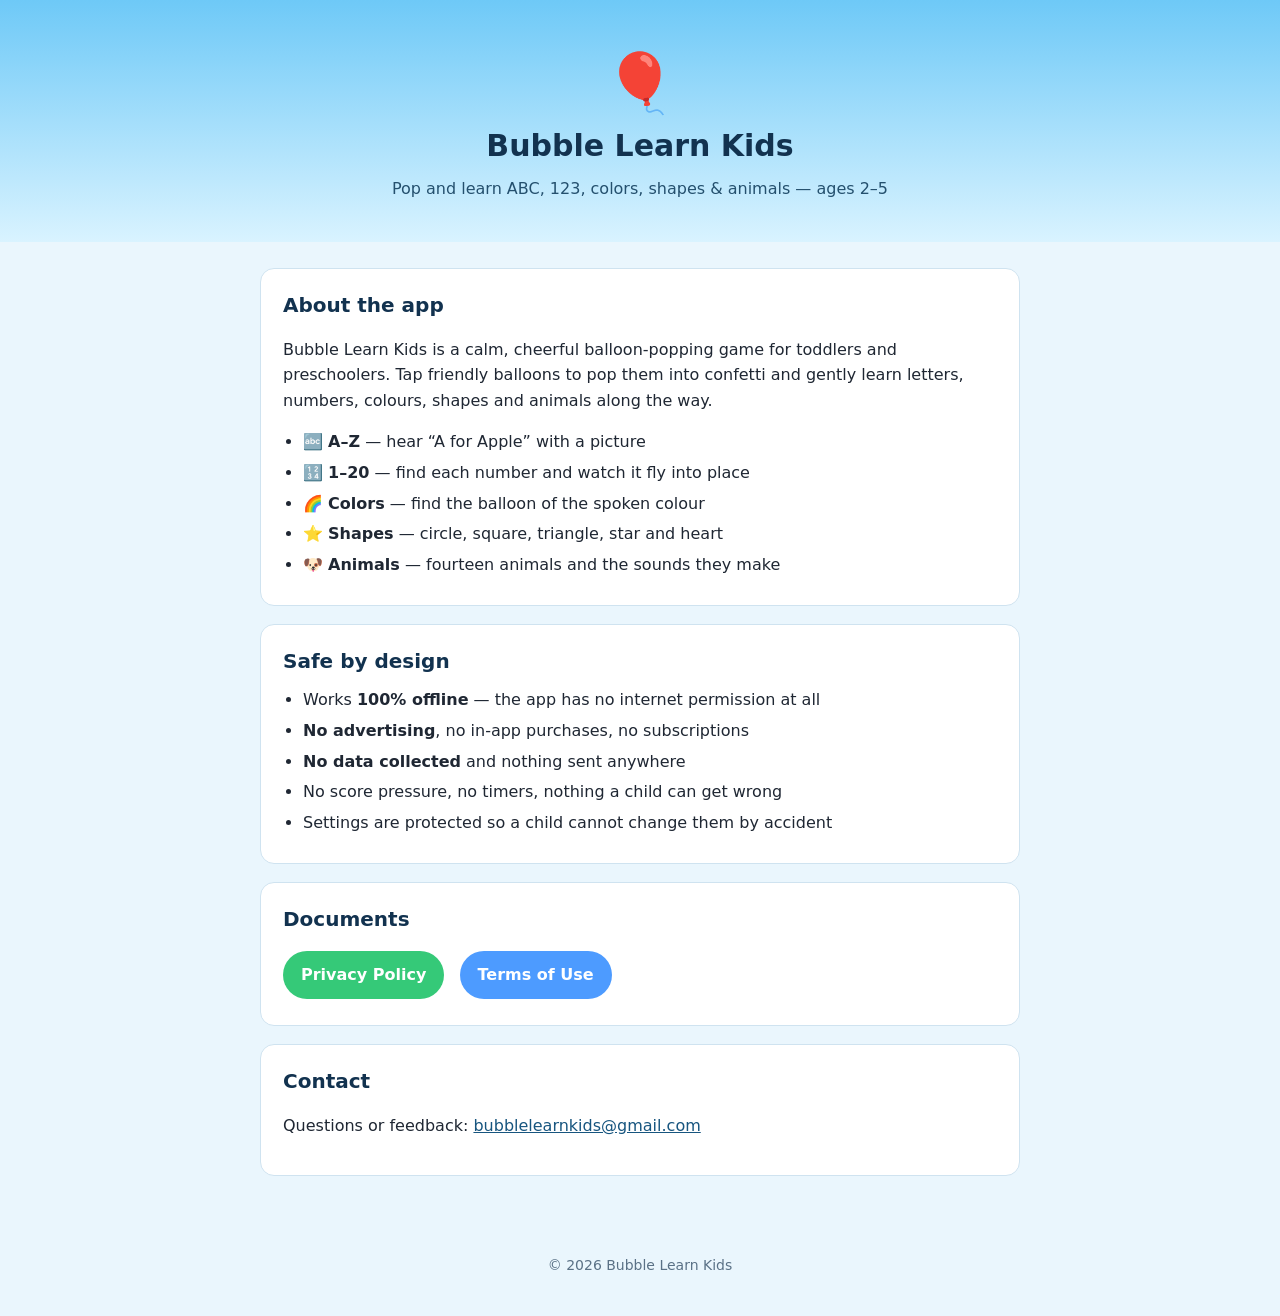
==== docs/index.html @ 6b52d5e6 "Add public privacy policy, terms and landing page for GitHub Pages" ====
<!doctype html>
<html lang="en">
<head>
<meta charset="utf-8">
<meta name="viewport" content="width=device-width, initial-scale=1">
<title>Bubble Learn Kids</title>
<style>
  :root { color-scheme: light; }
  body {
    margin: 0; font-family: system-ui, "Segoe UI", Roboto, Arial, sans-serif;
    color: #1f2733; background: #eaf6fd; line-height: 1.6;
  }
  header {
    background: linear-gradient(180deg, #6EC9F7 0%, #D9F3FF 100%);
    text-align: center; padding: 54px 20px 40px;
  }
  header .balloon { font-size: 58px; line-height: 1; }
  h1 { margin: 10px 0 6px; font-size: 30px; color: #12324f; }
  header p { margin: 0; color: #24506e; font-size: 16px; }
  main { max-width: 760px; margin: 0 auto; padding: 26px 20px 60px; }
  .card {
    background: #fff; border: 1px solid #cfe3f0; border-radius: 14px;
    padding: 20px 22px; margin-bottom: 18px;
  }
  h2 { margin: 0 0 10px; font-size: 20px; color: #12324f; }
  ul { padding-left: 20px; margin: 8px 0; }
  li { margin: 5px 0; }
  .links a {
    display: inline-block; margin: 6px 10px 6px 0; padding: 11px 18px;
    background: #35C978; color: #fff; text-decoration: none;
    border-radius: 30px; font-weight: 700;
  }
  .links a.alt { background: #4D9BFF; }
  footer { text-align: center; color: #5a7186; font-size: 14px; padding-bottom: 40px; }
  a { color: #17557f; }
</style>
</head>
<body>

<header>
  <div class="balloon">🎈</div>
  <h1>Bubble Learn Kids</h1>
  <p>Pop and learn ABC, 123, colors, shapes &amp; animals — ages 2–5</p>
</header>

<main>
  <div class="card">
    <h2>About the app</h2>
    <p>
      Bubble Learn Kids is a calm, cheerful balloon-popping game for toddlers and
      preschoolers. Tap friendly balloons to pop them into confetti and gently learn
      letters, numbers, colours, shapes and animals along the way.
    </p>
    <ul>
      <li>🔤 <strong>A–Z</strong> — hear “A for Apple” with a picture</li>
      <li>🔢 <strong>1–20</strong> — find each number and watch it fly into place</li>
      <li>🌈 <strong>Colors</strong> — find the balloon of the spoken colour</li>
      <li>⭐ <strong>Shapes</strong> — circle, square, triangle, star and heart</li>
      <li>🐶 <strong>Animals</strong> — fourteen animals and the sounds they make</li>
    </ul>
  </div>

  <div class="card">
    <h2>Safe by design</h2>
    <ul>
      <li>Works <strong>100% offline</strong> — the app has no internet permission at all</li>
      <li><strong>No advertising</strong>, no in-app purchases, no subscriptions</li>
      <li><strong>No data collected</strong> and nothing sent anywhere</li>
      <li>No score pressure, no timers, nothing a child can get wrong</li>
      <li>Settings are protected so a child cannot change them by accident</li>
    </ul>
  </div>

  <div class="card links">
    <h2>Documents</h2>
    <a href="privacy.html">Privacy Policy</a>
    <a class="alt" href="terms.html">Terms of Use</a>
  </div>

  <div class="card">
    <h2>Contact</h2>
    <p>Questions or feedback: <a href="mailto:bubblelearnkids@gmail.com">bubblelearnkids@gmail.com</a></p>
  </div>
</main>

<footer>© 2026 Bubble Learn Kids</footer>

</body>
</html>
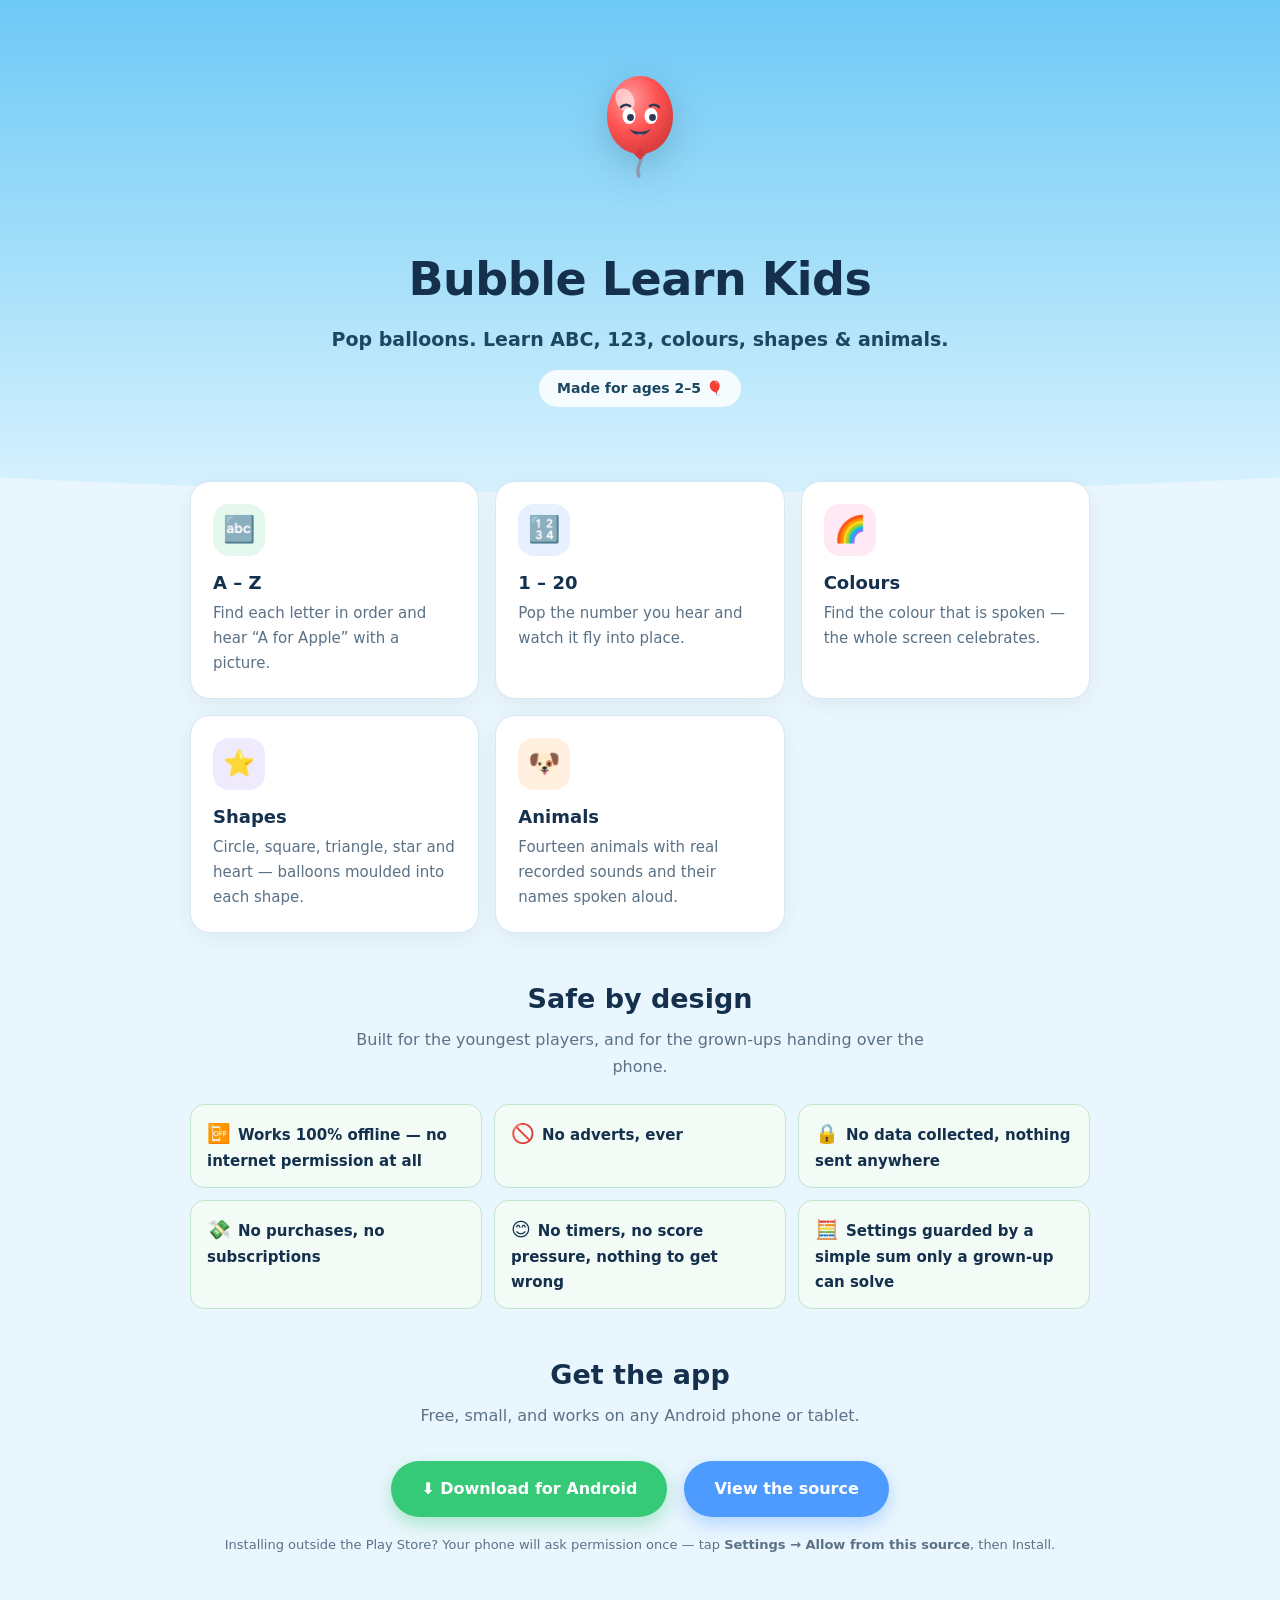
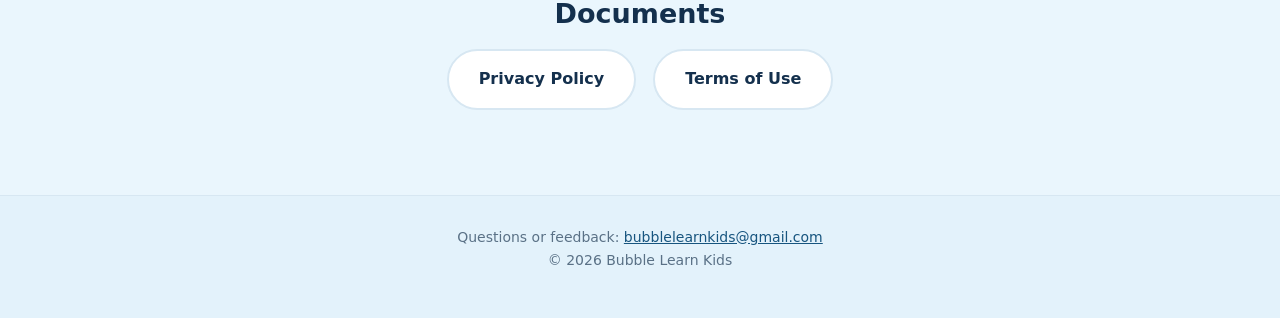
==== commit ba7102b1: "Rebuild the website: animated hero, feature cards and matching document pages" ====
--- a/docs/index.html
+++ b/docs/index.html
@@ -3,87 +3,270 @@
 <head>
 <meta charset="utf-8">
 <meta name="viewport" content="width=device-width, initial-scale=1">
-<title>Bubble Learn Kids</title>
+<title>Bubble Learn Kids — ABC, 123, Colors, Shapes &amp; Animals for ages 2–5</title>
+<meta name="description" content="A calm, offline, ad-free balloon-popping learning game for toddlers and preschoolers. Learn letters, numbers, colours, shapes and animals.">
+<link rel="icon" href="data:image/svg+xml,<svg xmlns='http://www.w3.org/2000/svg' viewBox='0 0 100 100'><text y='.9em' font-size='90'>&#127880;</text></svg>">
 <style>
-  :root { color-scheme: light; }
-  body {
-    margin: 0; font-family: system-ui, "Segoe UI", Roboto, Arial, sans-serif;
-    color: #1f2733; background: #eaf6fd; line-height: 1.6;
-  }
-  header {
-    background: linear-gradient(180deg, #6EC9F7 0%, #D9F3FF 100%);
-    text-align: center; padding: 54px 20px 40px;
-  }
-  header .balloon { font-size: 58px; line-height: 1; }
-  h1 { margin: 10px 0 6px; font-size: 30px; color: #12324f; }
-  header p { margin: 0; color: #24506e; font-size: 16px; }
-  main { max-width: 760px; margin: 0 auto; padding: 26px 20px 60px; }
-  .card {
-    background: #fff; border: 1px solid #cfe3f0; border-radius: 14px;
-    padding: 20px 22px; margin-bottom: 18px;
-  }
-  h2 { margin: 0 0 10px; font-size: 20px; color: #12324f; }
-  ul { padding-left: 20px; margin: 8px 0; }
-  li { margin: 5px 0; }
-  .links a {
-    display: inline-block; margin: 6px 10px 6px 0; padding: 11px 18px;
-    background: #35C978; color: #fff; text-decoration: none;
-    border-radius: 30px; font-weight: 700;
-  }
-  .links a.alt { background: #4D9BFF; }
-  footer { text-align: center; color: #5a7186; font-size: 14px; padding-bottom: 40px; }
-  a { color: #17557f; }
+  :root{
+    --ink:#14304d;
+    --ink-soft:#5a7186;
+    --card:#ffffff;
+    --line:#d7e7f2;
+    --green:#35C978;
+    --blue:#4D9BFF;
+    --pink:#FF7FB6;
+    --purple:#A98BF0;
+    --orange:#FF9F43;
+    --red:#FF5252;
+  }
+  *{box-sizing:border-box}
+  html{scroll-behavior:smooth}
+  body{
+    margin:0;
+    font-family:system-ui,"Segoe UI",Roboto,Arial,sans-serif;
+    color:var(--ink);
+    background:#eaf6fd;
+    line-height:1.65;
+    overflow-x:hidden;
+  }
+
+  /* ---------------------------------------------------------------- sky */
+  .sky{
+    position:relative;
+    background:linear-gradient(180deg,#6EC9F7 0%,#9FDDF9 45%,#DFF4FF 100%);
+    padding:70px 20px 120px;
+    text-align:center;
+    overflow:hidden;
+  }
+  .sky::after{
+    content:"";position:absolute;left:0;right:0;bottom:-1px;height:90px;
+    background:radial-gradient(120% 100% at 50% 0,transparent 60%,#eaf6fd 61%);
+  }
+  .cloud{
+    position:absolute;background:#fff;border-radius:50%;opacity:.85;
+    animation:drift linear infinite;
+  }
+  .cloud::before,.cloud::after{content:"";position:absolute;background:#fff;border-radius:50%}
+  .c1{width:90px;height:90px;top:8%;left:-15%;animation-duration:48s}
+  .c1::before{width:70px;height:70px;top:22px;left:-45px}
+  .c1::after{width:60px;height:60px;top:28px;left:70px}
+  .c2{width:60px;height:60px;top:26%;left:-20%;animation-duration:66s;animation-delay:-14s;opacity:.7}
+  .c2::before{width:46px;height:46px;top:16px;left:-30px}
+  .c2::after{width:40px;height:40px;top:20px;left:48px}
+  @keyframes drift{to{transform:translateX(135vw)}}
+
+  /* balloons floating up the hero */
+  .float{position:absolute;bottom:-160px;animation:rise linear infinite;opacity:.9}
+  @keyframes rise{
+    0%{transform:translateY(0) rotate(-3deg)}
+    50%{transform:translateY(-55vh) rotate(3deg)}
+    100%{transform:translateY(-115vh) rotate(-3deg)}
+  }
+  .f1{left:6%;animation-duration:19s}
+  .f2{left:22%;animation-duration:26s;animation-delay:-6s}
+  .f3{left:74%;animation-duration:22s;animation-delay:-11s}
+  .f4{left:88%;animation-duration:30s;animation-delay:-3s}
+
+  .hero-icon{
+    width:112px;height:150px;position:relative;z-index:2;margin:0 auto;
+    animation:bob 3.4s ease-in-out infinite;
+    filter:drop-shadow(0 10px 18px rgba(20,48,77,.22));
+  }
+  @keyframes bob{0%,100%{transform:translateY(0) rotate(-2deg)}50%{transform:translateY(-12px) rotate(2deg)}}
+
+  h1{
+    position:relative;z-index:2;margin:14px 0 6px;
+    font-size:clamp(30px,7vw,46px);letter-spacing:-.5px;
+  }
+  h1 span{display:inline-block;animation:wave 2.6s ease-in-out infinite}
+  h1 span:nth-child(2){animation-delay:.09s}
+  h1 span:nth-child(3){animation-delay:.18s}
+  @keyframes wave{0%,100%{transform:translateY(0)}50%{transform:translateY(-7px)}}
+  .tag{position:relative;z-index:2;margin:0;font-size:clamp(15px,2.6vw,19px);color:#1c4763;font-weight:600}
+  .ages{
+    position:relative;z-index:2;display:inline-block;margin-top:14px;
+    background:rgba(255,255,255,.85);border-radius:30px;padding:7px 18px;
+    font-weight:700;font-size:14px;color:#1c4763;
+  }
+
+  /* --------------------------------------------------------------- body */
+  main{max-width:940px;margin:0 auto;padding:0 20px 70px;position:relative;z-index:2}
+  section{margin:-46px 0 44px}
+  section+section{margin-top:0}
+  h2{font-size:clamp(21px,3.4vw,27px);margin:0 0 6px;text-align:center}
+  .lead{text-align:center;color:var(--ink-soft);margin:0 auto 24px;max-width:620px}
+
+  .grid{display:grid;gap:16px;grid-template-columns:repeat(auto-fit,minmax(215px,1fr))}
+  .card{
+    background:var(--card);border:1px solid var(--line);border-radius:20px;
+    padding:22px;box-shadow:0 6px 20px rgba(20,48,77,.06);
+    transition:transform .22s ease,box-shadow .22s ease;
+  }
+  .card:hover{transform:translateY(-5px);box-shadow:0 14px 30px rgba(20,48,77,.13)}
+  .card h3{margin:12px 0 4px;font-size:18px}
+  .card p{margin:0;color:var(--ink-soft);font-size:15px}
+  .pill{
+    display:inline-flex;align-items:center;justify-content:center;
+    width:52px;height:52px;border-radius:16px;font-size:26px;
+  }
+  .p-green{background:#e4f8ed}.p-blue{background:#e6f0ff}.p-pink{background:#ffe9f4}
+  .p-purple{background:#f0eafd}.p-orange{background:#fff0e0}
+
+  .safe{display:grid;gap:12px;grid-template-columns:repeat(auto-fit,minmax(230px,1fr))}
+  .safe div{
+    background:#f2fbf5;border:1px solid #bfe6cd;border-radius:14px;
+    padding:13px 16px;font-weight:600;font-size:15px;
+  }
+  .safe div span{font-size:19px;margin-right:7px}
+
+  .cta{text-align:center;margin:36px 0 8px}
+  .btn{
+    display:inline-block;margin:7px 6px;padding:15px 30px;border-radius:40px;
+    text-decoration:none;font-weight:800;font-size:16px;color:#fff;
+    background:var(--green);box-shadow:0 7px 18px rgba(53,201,120,.36);
+    transition:transform .18s ease,box-shadow .18s ease;
+  }
+  .btn:hover{transform:translateY(-3px);box-shadow:0 12px 26px rgba(53,201,120,.45)}
+  .btn.alt{background:var(--blue);box-shadow:0 7px 18px rgba(77,155,255,.36)}
+  .btn.alt:hover{box-shadow:0 12px 26px rgba(77,155,255,.45)}
+  .btn.ghost{background:#fff;color:var(--ink);border:2px solid var(--line);box-shadow:none}
+  .btn.ghost:hover{border-color:var(--blue);box-shadow:0 8px 18px rgba(20,48,77,.10)}
+  .note{font-size:13px;color:var(--ink-soft);margin-top:10px}
+
+  footer{
+    text-align:center;padding:30px 20px 46px;color:var(--ink-soft);font-size:14px;
+    border-top:1px solid var(--line);background:#e3f2fb;
+  }
+  footer a{color:#17557f}
+  @media (prefers-reduced-motion:reduce){
+    *{animation:none!important;transition:none!important}
+  }
 </style>
 </head>
 <body>
 
-<header>
-  <div class="balloon">🎈</div>
-  <h1>Bubble Learn Kids</h1>
-  <p>Pop and learn ABC, 123, colors, shapes &amp; animals — ages 2–5</p>
-</header>
+<div class="sky">
+  <div class="cloud c1"></div>
+  <div class="cloud c2"></div>
+
+  <!-- balloons drifting up behind the title -->
+  <svg class="float f1" width="54" height="72" viewBox="0 0 54 72" aria-hidden="true">
+    <path d="M27 2C38 2 46 13 46 26S38 48 27 48 8 39 8 26 16 2 27 2Z" fill="#FF5252"/>
+    <path d="M27 48l-4 6h8l-4-6z" fill="#d93a3a"/>
+    <path d="M27 54c4 5-4 9-1 15" stroke="#8E99AB" stroke-width="2" fill="none" stroke-linecap="round"/>
+    <ellipse cx="19" cy="16" rx="5" ry="7" fill="#fff" opacity=".5"/>
+  </svg>
+  <svg class="float f2" width="44" height="60" viewBox="0 0 54 72" aria-hidden="true">
+    <path d="M27 2C38 2 46 13 46 26S38 48 27 48 8 39 8 26 16 2 27 2Z" fill="#4D9BFF"/>
+    <path d="M27 48l-4 6h8l-4-6z" fill="#3a7ad0"/>
+    <path d="M27 54c4 5-4 9-1 15" stroke="#8E99AB" stroke-width="2" fill="none" stroke-linecap="round"/>
+    <ellipse cx="19" cy="16" rx="5" ry="7" fill="#fff" opacity=".5"/>
+  </svg>
+  <svg class="float f3" width="48" height="64" viewBox="0 0 54 72" aria-hidden="true">
+    <path d="M27 2C38 2 46 13 46 26S38 48 27 48 8 39 8 26 16 2 27 2Z" fill="#35C978"/>
+    <path d="M27 48l-4 6h8l-4-6z" fill="#2aa762"/>
+    <path d="M27 54c4 5-4 9-1 15" stroke="#8E99AB" stroke-width="2" fill="none" stroke-linecap="round"/>
+    <ellipse cx="19" cy="16" rx="5" ry="7" fill="#fff" opacity=".5"/>
+  </svg>
+  <svg class="float f4" width="40" height="54" viewBox="0 0 54 72" aria-hidden="true">
+    <path d="M27 2C38 2 46 13 46 26S38 48 27 48 8 39 8 26 16 2 27 2Z" fill="#A98BF0"/>
+    <path d="M27 48l-4 6h8l-4-6z" fill="#8a6dcc"/>
+    <path d="M27 54c4 5-4 9-1 15" stroke="#8E99AB" stroke-width="2" fill="none" stroke-linecap="round"/>
+    <ellipse cx="19" cy="16" rx="5" ry="7" fill="#fff" opacity=".5"/>
+  </svg>
+
+  <!-- the app's own balloon, with its face -->
+  <svg class="hero-icon" viewBox="0 0 112 150" role="img" aria-label="Bubble Learn Kids">
+    <path d="M56 84c5 7-6 12-1 22" stroke="#8E99AB" stroke-width="3.4" fill="none" stroke-linecap="round"/>
+    <defs>
+      <radialGradient id="g" cx="35%" cy="30%" r="75%">
+        <stop offset="0%" stop-color="#ff9a9a"/><stop offset="55%" stop-color="#FF5252"/>
+        <stop offset="100%" stop-color="#d63b3b"/>
+      </radialGradient>
+    </defs>
+    <path d="M56 6c19 0 33 19 33 40S75 84 56 84 23 67 23 46 37 6 56 6Z" fill="url(#g)"/>
+    <path d="M50 84l6-7 6 7-6 6z" fill="#d63b3b"/>
+    <ellipse cx="41" cy="30" rx="9" ry="12" fill="#fff" opacity=".55" transform="rotate(-25 41 30)"/>
+    <ellipse cx="45" cy="46" rx="6.5" ry="8" fill="#fff"/>
+    <ellipse cx="67" cy="46" rx="6.5" ry="8" fill="#fff"/>
+    <circle cx="46.5" cy="47.5" r="3.4" fill="#2C3A57"/>
+    <circle cx="68.5" cy="47.5" r="3.4" fill="#2C3A57"/>
+    <path d="M37 37q4.5-4 9-1M66 36q4.5-3 9 1" stroke="#2C3A57" stroke-width="2.6" fill="none" stroke-linecap="round"/>
+    <path d="M45 59q11 13 22 0q-11 6-22 0z" fill="#2C3A57"/>
+    <path d="M52 63q4 5 8 0q-4 3-8 0z" fill="#FF8FA3"/>
+  </svg>
+
+  <h1><span>Bubble</span> <span>Learn</span> <span>Kids</span></h1>
+  <p class="tag">Pop balloons. Learn ABC, 123, colours, shapes &amp; animals.</p>
+  <div class="ages">Made for ages 2–5 🎈</div>
+</div>
 
 <main>
-  <div class="card">
-    <h2>About the app</h2>
-    <p>
-      Bubble Learn Kids is a calm, cheerful balloon-popping game for toddlers and
-      preschoolers. Tap friendly balloons to pop them into confetti and gently learn
-      letters, numbers, colours, shapes and animals along the way.
+  <section>
+    <div class="grid">
+      <div class="card">
+        <div class="pill p-green">🔤</div>
+        <h3>A – Z</h3>
+        <p>Find each letter in order and hear “A for Apple” with a picture.</p>
+      </div>
+      <div class="card">
+        <div class="pill p-blue">🔢</div>
+        <h3>1 – 20</h3>
+        <p>Pop the number you hear and watch it fly into place.</p>
+      </div>
+      <div class="card">
+        <div class="pill p-pink">🌈</div>
+        <h3>Colours</h3>
+        <p>Find the colour that is spoken — the whole screen celebrates.</p>
+      </div>
+      <div class="card">
+        <div class="pill p-purple">⭐</div>
+        <h3>Shapes</h3>
+        <p>Circle, square, triangle, star and heart — balloons moulded into each shape.</p>
+      </div>
+      <div class="card">
+        <div class="pill p-orange">🐶</div>
+        <h3>Animals</h3>
+        <p>Fourteen animals with real recorded sounds and their names spoken aloud.</p>
+      </div>
+    </div>
+  </section>
+
+  <section>
+    <h2>Safe by design</h2>
+    <p class="lead">Built for the youngest players, and for the grown-ups handing over the phone.</p>
+    <div class="safe">
+      <div><span>📴</span>Works 100% offline — no internet permission at all</div>
+      <div><span>🚫</span>No adverts, ever</div>
+      <div><span>🔒</span>No data collected, nothing sent anywhere</div>
+      <div><span>💸</span>No purchases, no subscriptions</div>
+      <div><span>😊</span>No timers, no score pressure, nothing to get wrong</div>
+      <div><span>🧮</span>Settings guarded by a simple sum only a grown-up can solve</div>
+    </div>
+  </section>
+
+  <section class="cta">
+    <h2>Get the app</h2>
+    <p class="lead">Free, small, and works on any Android phone or tablet.</p>
+    <a class="btn" href="https://github.com/Meetpatel2306/BubbleLearnKids/releases/latest/download/app-debug.apk">⬇ Download for Android</a>
+    <a class="btn alt" href="https://github.com/Meetpatel2306/BubbleLearnKids">View the source</a>
+    <p class="note">
+      Installing outside the Play Store? Your phone will ask permission once — tap
+      <strong>Settings → Allow from this source</strong>, then Install.
     </p>
-    <ul>
-      <li>🔤 <strong>A–Z</strong> — hear “A for Apple” with a picture</li>
-      <li>🔢 <strong>1–20</strong> — find each number and watch it fly into place</li>
-      <li>🌈 <strong>Colors</strong> — find the balloon of the spoken colour</li>
-      <li>⭐ <strong>Shapes</strong> — circle, square, triangle, star and heart</li>
-      <li>🐶 <strong>Animals</strong> — fourteen animals and the sounds they make</li>
-    </ul>
-  </div>
-
-  <div class="card">
-    <h2>Safe by design</h2>
-    <ul>
-      <li>Works <strong>100% offline</strong> — the app has no internet permission at all</li>
-      <li><strong>No advertising</strong>, no in-app purchases, no subscriptions</li>
-      <li><strong>No data collected</strong> and nothing sent anywhere</li>
-      <li>No score pressure, no timers, nothing a child can get wrong</li>
-      <li>Settings are protected so a child cannot change them by accident</li>
-    </ul>
-  </div>
-
-  <div class="card links">
+  </section>
+
+  <section class="cta">
     <h2>Documents</h2>
-    <a href="privacy.html">Privacy Policy</a>
-    <a class="alt" href="terms.html">Terms of Use</a>
-  </div>
-
-  <div class="card">
-    <h2>Contact</h2>
-    <p>Questions or feedback: <a href="mailto:bubblelearnkids@gmail.com">bubblelearnkids@gmail.com</a></p>
-  </div>
+    <a class="btn ghost" href="privacy.html">Privacy Policy</a>
+    <a class="btn ghost" href="terms.html">Terms of Use</a>
+  </section>
 </main>
 
-<footer>© 2026 Bubble Learn Kids</footer>
+<footer>
+  Questions or feedback: <a href="mailto:bubblelearnkids@gmail.com">bubblelearnkids@gmail.com</a><br>
+  © 2026 Bubble Learn Kids
+</footer>
 
 </body>
 </html>
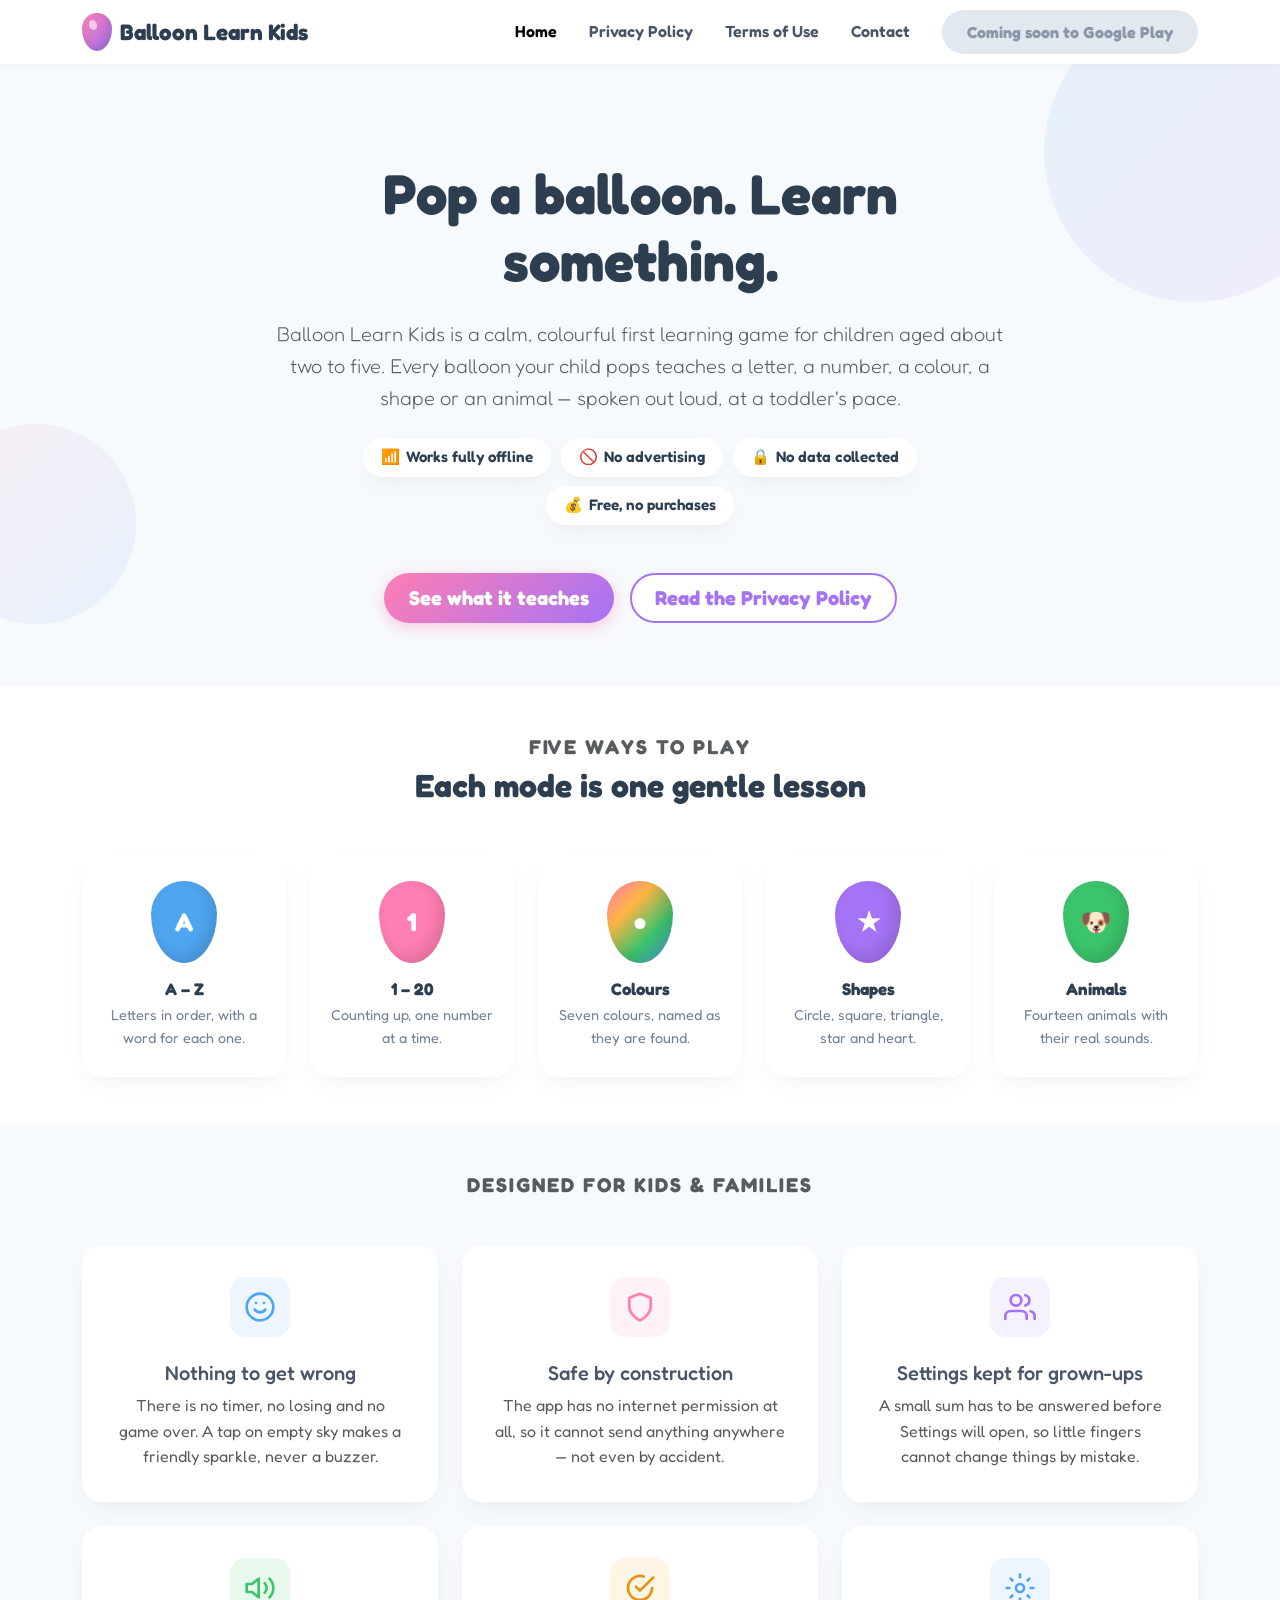
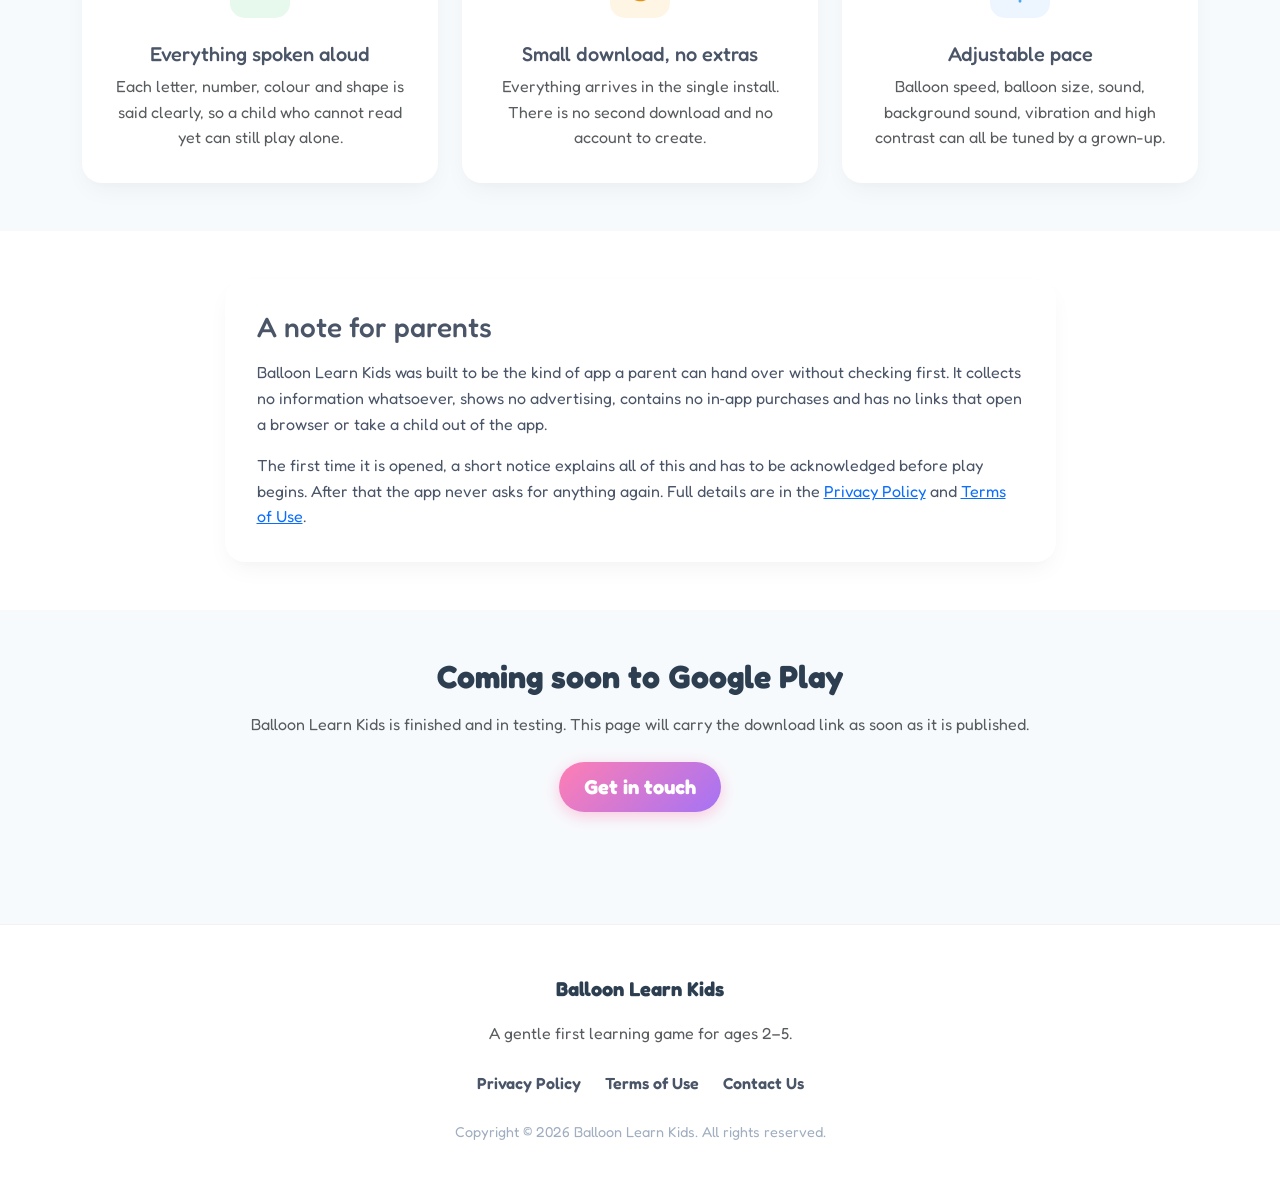
==== commit ffc31d7b: "Rename app to Balloon Learn Kids and rebuild the site on the new design - package com.meetpatel.bubb" ====
--- a/docs/index.html
+++ b/docs/index.html
@@ -1,272 +1,253 @@
-<!doctype html>
+<!DOCTYPE html>
 <html lang="en">
 <head>
-<meta charset="utf-8">
-<meta name="viewport" content="width=device-width, initial-scale=1">
-<title>Bubble Learn Kids — ABC, 123, Colors, Shapes &amp; Animals for ages 2–5</title>
-<meta name="description" content="A calm, offline, ad-free balloon-popping learning game for toddlers and preschoolers. Learn letters, numbers, colours, shapes and animals.">
-<link rel="icon" href="data:image/svg+xml,<svg xmlns='http://www.w3.org/2000/svg' viewBox='0 0 100 100'><text y='.9em' font-size='90'>&#127880;</text></svg>">
-<style>
-  :root{
-    --ink:#14304d;
-    --ink-soft:#5a7186;
-    --card:#ffffff;
-    --line:#d7e7f2;
-    --green:#35C978;
-    --blue:#4D9BFF;
-    --pink:#FF7FB6;
-    --purple:#A98BF0;
-    --orange:#FF9F43;
-    --red:#FF5252;
-  }
-  *{box-sizing:border-box}
-  html{scroll-behavior:smooth}
-  body{
-    margin:0;
-    font-family:system-ui,"Segoe UI",Roboto,Arial,sans-serif;
-    color:var(--ink);
-    background:#eaf6fd;
-    line-height:1.65;
-    overflow-x:hidden;
-  }
-
-  /* ---------------------------------------------------------------- sky */
-  .sky{
-    position:relative;
-    background:linear-gradient(180deg,#6EC9F7 0%,#9FDDF9 45%,#DFF4FF 100%);
-    padding:70px 20px 120px;
-    text-align:center;
-    overflow:hidden;
-  }
-  .sky::after{
-    content:"";position:absolute;left:0;right:0;bottom:-1px;height:90px;
-    background:radial-gradient(120% 100% at 50% 0,transparent 60%,#eaf6fd 61%);
-  }
-  .cloud{
-    position:absolute;background:#fff;border-radius:50%;opacity:.85;
-    animation:drift linear infinite;
-  }
-  .cloud::before,.cloud::after{content:"";position:absolute;background:#fff;border-radius:50%}
-  .c1{width:90px;height:90px;top:8%;left:-15%;animation-duration:48s}
-  .c1::before{width:70px;height:70px;top:22px;left:-45px}
-  .c1::after{width:60px;height:60px;top:28px;left:70px}
-  .c2{width:60px;height:60px;top:26%;left:-20%;animation-duration:66s;animation-delay:-14s;opacity:.7}
-  .c2::before{width:46px;height:46px;top:16px;left:-30px}
-  .c2::after{width:40px;height:40px;top:20px;left:48px}
-  @keyframes drift{to{transform:translateX(135vw)}}
-
-  /* balloons floating up the hero */
-  .float{position:absolute;bottom:-160px;animation:rise linear infinite;opacity:.9}
-  @keyframes rise{
-    0%{transform:translateY(0) rotate(-3deg)}
-    50%{transform:translateY(-55vh) rotate(3deg)}
-    100%{transform:translateY(-115vh) rotate(-3deg)}
-  }
-  .f1{left:6%;animation-duration:19s}
-  .f2{left:22%;animation-duration:26s;animation-delay:-6s}
-  .f3{left:74%;animation-duration:22s;animation-delay:-11s}
-  .f4{left:88%;animation-duration:30s;animation-delay:-3s}
-
-  .hero-icon{
-    width:112px;height:150px;position:relative;z-index:2;margin:0 auto;
-    animation:bob 3.4s ease-in-out infinite;
-    filter:drop-shadow(0 10px 18px rgba(20,48,77,.22));
-  }
-  @keyframes bob{0%,100%{transform:translateY(0) rotate(-2deg)}50%{transform:translateY(-12px) rotate(2deg)}}
-
-  h1{
-    position:relative;z-index:2;margin:14px 0 6px;
-    font-size:clamp(30px,7vw,46px);letter-spacing:-.5px;
-  }
-  h1 span{display:inline-block;animation:wave 2.6s ease-in-out infinite}
-  h1 span:nth-child(2){animation-delay:.09s}
-  h1 span:nth-child(3){animation-delay:.18s}
-  @keyframes wave{0%,100%{transform:translateY(0)}50%{transform:translateY(-7px)}}
-  .tag{position:relative;z-index:2;margin:0;font-size:clamp(15px,2.6vw,19px);color:#1c4763;font-weight:600}
-  .ages{
-    position:relative;z-index:2;display:inline-block;margin-top:14px;
-    background:rgba(255,255,255,.85);border-radius:30px;padding:7px 18px;
-    font-weight:700;font-size:14px;color:#1c4763;
-  }
-
-  /* --------------------------------------------------------------- body */
-  main{max-width:940px;margin:0 auto;padding:0 20px 70px;position:relative;z-index:2}
-  section{margin:-46px 0 44px}
-  section+section{margin-top:0}
-  h2{font-size:clamp(21px,3.4vw,27px);margin:0 0 6px;text-align:center}
-  .lead{text-align:center;color:var(--ink-soft);margin:0 auto 24px;max-width:620px}
-
-  .grid{display:grid;gap:16px;grid-template-columns:repeat(auto-fit,minmax(215px,1fr))}
-  .card{
-    background:var(--card);border:1px solid var(--line);border-radius:20px;
-    padding:22px;box-shadow:0 6px 20px rgba(20,48,77,.06);
-    transition:transform .22s ease,box-shadow .22s ease;
-  }
-  .card:hover{transform:translateY(-5px);box-shadow:0 14px 30px rgba(20,48,77,.13)}
-  .card h3{margin:12px 0 4px;font-size:18px}
-  .card p{margin:0;color:var(--ink-soft);font-size:15px}
-  .pill{
-    display:inline-flex;align-items:center;justify-content:center;
-    width:52px;height:52px;border-radius:16px;font-size:26px;
-  }
-  .p-green{background:#e4f8ed}.p-blue{background:#e6f0ff}.p-pink{background:#ffe9f4}
-  .p-purple{background:#f0eafd}.p-orange{background:#fff0e0}
-
-  .safe{display:grid;gap:12px;grid-template-columns:repeat(auto-fit,minmax(230px,1fr))}
-  .safe div{
-    background:#f2fbf5;border:1px solid #bfe6cd;border-radius:14px;
-    padding:13px 16px;font-weight:600;font-size:15px;
-  }
-  .safe div span{font-size:19px;margin-right:7px}
-
-  .cta{text-align:center;margin:36px 0 8px}
-  .btn{
-    display:inline-block;margin:7px 6px;padding:15px 30px;border-radius:40px;
-    text-decoration:none;font-weight:800;font-size:16px;color:#fff;
-    background:var(--green);box-shadow:0 7px 18px rgba(53,201,120,.36);
-    transition:transform .18s ease,box-shadow .18s ease;
-  }
-  .btn:hover{transform:translateY(-3px);box-shadow:0 12px 26px rgba(53,201,120,.45)}
-  .btn.alt{background:var(--blue);box-shadow:0 7px 18px rgba(77,155,255,.36)}
-  .btn.alt:hover{box-shadow:0 12px 26px rgba(77,155,255,.45)}
-  .btn.ghost{background:#fff;color:var(--ink);border:2px solid var(--line);box-shadow:none}
-  .btn.ghost:hover{border-color:var(--blue);box-shadow:0 8px 18px rgba(20,48,77,.10)}
-  .note{font-size:13px;color:var(--ink-soft);margin-top:10px}
-
-  footer{
-    text-align:center;padding:30px 20px 46px;color:var(--ink-soft);font-size:14px;
-    border-top:1px solid var(--line);background:#e3f2fb;
-  }
-  footer a{color:#17557f}
-  @media (prefers-reduced-motion:reduce){
-    *{animation:none!important;transition:none!important}
-  }
-</style>
+    <meta charset="UTF-8">
+    <meta name="viewport" content="width=device-width, initial-scale=1.0">
+    <title>Balloon Learn Kids – Pop and Learn ABC, 123, Colors, Shapes &amp; Animals</title>
+    <meta name="description" content="Balloon Learn Kids is a gentle, offline learning game for ages 2-5. Pop balloons to learn letters, numbers, colors, shapes and animals. No ads, no purchases, no data collected.">
+    <link href="https://cdn.jsdelivr.net/npm/bootstrap@5.3.0/dist/css/bootstrap.min.css" rel="stylesheet">
+    <link rel="stylesheet" href="assets/css/style.css">
 </head>
 <body>
 
-<div class="sky">
-  <div class="cloud c1"></div>
-  <div class="cloud c2"></div>
-
-  <!-- balloons drifting up behind the title -->
-  <svg class="float f1" width="54" height="72" viewBox="0 0 54 72" aria-hidden="true">
-    <path d="M27 2C38 2 46 13 46 26S38 48 27 48 8 39 8 26 16 2 27 2Z" fill="#FF5252"/>
-    <path d="M27 48l-4 6h8l-4-6z" fill="#d93a3a"/>
-    <path d="M27 54c4 5-4 9-1 15" stroke="#8E99AB" stroke-width="2" fill="none" stroke-linecap="round"/>
-    <ellipse cx="19" cy="16" rx="5" ry="7" fill="#fff" opacity=".5"/>
-  </svg>
-  <svg class="float f2" width="44" height="60" viewBox="0 0 54 72" aria-hidden="true">
-    <path d="M27 2C38 2 46 13 46 26S38 48 27 48 8 39 8 26 16 2 27 2Z" fill="#4D9BFF"/>
-    <path d="M27 48l-4 6h8l-4-6z" fill="#3a7ad0"/>
-    <path d="M27 54c4 5-4 9-1 15" stroke="#8E99AB" stroke-width="2" fill="none" stroke-linecap="round"/>
-    <ellipse cx="19" cy="16" rx="5" ry="7" fill="#fff" opacity=".5"/>
-  </svg>
-  <svg class="float f3" width="48" height="64" viewBox="0 0 54 72" aria-hidden="true">
-    <path d="M27 2C38 2 46 13 46 26S38 48 27 48 8 39 8 26 16 2 27 2Z" fill="#35C978"/>
-    <path d="M27 48l-4 6h8l-4-6z" fill="#2aa762"/>
-    <path d="M27 54c4 5-4 9-1 15" stroke="#8E99AB" stroke-width="2" fill="none" stroke-linecap="round"/>
-    <ellipse cx="19" cy="16" rx="5" ry="7" fill="#fff" opacity=".5"/>
-  </svg>
-  <svg class="float f4" width="40" height="54" viewBox="0 0 54 72" aria-hidden="true">
-    <path d="M27 2C38 2 46 13 46 26S38 48 27 48 8 39 8 26 16 2 27 2Z" fill="#A98BF0"/>
-    <path d="M27 48l-4 6h8l-4-6z" fill="#8a6dcc"/>
-    <path d="M27 54c4 5-4 9-1 15" stroke="#8E99AB" stroke-width="2" fill="none" stroke-linecap="round"/>
-    <ellipse cx="19" cy="16" rx="5" ry="7" fill="#fff" opacity=".5"/>
-  </svg>
-
-  <!-- the app's own balloon, with its face -->
-  <svg class="hero-icon" viewBox="0 0 112 150" role="img" aria-label="Bubble Learn Kids">
-    <path d="M56 84c5 7-6 12-1 22" stroke="#8E99AB" stroke-width="3.4" fill="none" stroke-linecap="round"/>
-    <defs>
-      <radialGradient id="g" cx="35%" cy="30%" r="75%">
-        <stop offset="0%" stop-color="#ff9a9a"/><stop offset="55%" stop-color="#FF5252"/>
-        <stop offset="100%" stop-color="#d63b3b"/>
-      </radialGradient>
-    </defs>
-    <path d="M56 6c19 0 33 19 33 40S75 84 56 84 23 67 23 46 37 6 56 6Z" fill="url(#g)"/>
-    <path d="M50 84l6-7 6 7-6 6z" fill="#d63b3b"/>
-    <ellipse cx="41" cy="30" rx="9" ry="12" fill="#fff" opacity=".55" transform="rotate(-25 41 30)"/>
-    <ellipse cx="45" cy="46" rx="6.5" ry="8" fill="#fff"/>
-    <ellipse cx="67" cy="46" rx="6.5" ry="8" fill="#fff"/>
-    <circle cx="46.5" cy="47.5" r="3.4" fill="#2C3A57"/>
-    <circle cx="68.5" cy="47.5" r="3.4" fill="#2C3A57"/>
-    <path d="M37 37q4.5-4 9-1M66 36q4.5-3 9 1" stroke="#2C3A57" stroke-width="2.6" fill="none" stroke-linecap="round"/>
-    <path d="M45 59q11 13 22 0q-11 6-22 0z" fill="#2C3A57"/>
-    <path d="M52 63q4 5 8 0q-4 3-8 0z" fill="#FF8FA3"/>
-  </svg>
-
-  <h1><span>Bubble</span> <span>Learn</span> <span>Kids</span></h1>
-  <p class="tag">Pop balloons. Learn ABC, 123, colours, shapes &amp; animals.</p>
-  <div class="ages">Made for ages 2–5 🎈</div>
-</div>
-
-<main>
-  <section>
-    <div class="grid">
-      <div class="card">
-        <div class="pill p-green">🔤</div>
-        <h3>A – Z</h3>
-        <p>Find each letter in order and hear “A for Apple” with a picture.</p>
-      </div>
-      <div class="card">
-        <div class="pill p-blue">🔢</div>
-        <h3>1 – 20</h3>
-        <p>Pop the number you hear and watch it fly into place.</p>
-      </div>
-      <div class="card">
-        <div class="pill p-pink">🌈</div>
-        <h3>Colours</h3>
-        <p>Find the colour that is spoken — the whole screen celebrates.</p>
-      </div>
-      <div class="card">
-        <div class="pill p-purple">⭐</div>
-        <h3>Shapes</h3>
-        <p>Circle, square, triangle, star and heart — balloons moulded into each shape.</p>
-      </div>
-      <div class="card">
-        <div class="pill p-orange">🐶</div>
-        <h3>Animals</h3>
-        <p>Fourteen animals with real recorded sounds and their names spoken aloud.</p>
-      </div>
+    <!-- Header -->
+    <nav class="navbar navbar-expand-lg sticky-top">
+        <div class="container">
+            <a class="navbar-brand" href="index.html">
+                <span class="logo-icon"></span>
+                Balloon Learn Kids
+            </a>
+            <button class="navbar-toggler border-0" type="button" data-bs-toggle="collapse" data-bs-target="#navbarNav" aria-controls="navbarNav" aria-expanded="false" aria-label="Toggle navigation">
+                <span class="navbar-toggler-icon"></span>
+            </button>
+            <div class="collapse navbar-collapse" id="navbarNav">
+                <ul class="navbar-nav ms-auto mb-2 mb-lg-0 align-items-center gap-3">
+                    <li class="nav-item"><a class="nav-link" href="index.html">Home</a></li>
+                    <li class="nav-item"><a class="nav-link" href="privacy.html">Privacy Policy</a></li>
+                    <li class="nav-item"><a class="nav-link" href="terms.html">Terms of Use</a></li>
+                    <li class="nav-item"><a class="nav-link" href="contact.html">Contact</a></li>
+                    <li class="nav-item ms-lg-2"><span class="btn btn-soon">Coming soon to Google Play</span></li>
+                </ul>
+            </div>
+        </div>
+    </nav>
+
+    <!-- Floating Balloons -->
+    <div class="balloons-container" aria-hidden="true">
+        <div class="balloon balloon-1"></div>
+        <div class="balloon balloon-2"></div>
+        <div class="balloon balloon-3"></div>
+        <div class="balloon balloon-4"></div>
+        <div class="balloon balloon-5"></div>
     </div>
-  </section>
-
-  <section>
-    <h2>Safe by design</h2>
-    <p class="lead">Built for the youngest players, and for the grown-ups handing over the phone.</p>
-    <div class="safe">
-      <div><span>📴</span>Works 100% offline — no internet permission at all</div>
-      <div><span>🚫</span>No adverts, ever</div>
-      <div><span>🔒</span>No data collected, nothing sent anywhere</div>
-      <div><span>💸</span>No purchases, no subscriptions</div>
-      <div><span>😊</span>No timers, no score pressure, nothing to get wrong</div>
-      <div><span>🧮</span>Settings guarded by a simple sum only a grown-up can solve</div>
-    </div>
-  </section>
-
-  <section class="cta">
-    <h2>Get the app</h2>
-    <p class="lead">Free, small, and works on any Android phone or tablet.</p>
-    <a class="btn" href="https://github.com/Meetpatel2306/BubbleLearnKids/releases/latest/download/app-debug.apk">⬇ Download for Android</a>
-    <a class="btn alt" href="https://github.com/Meetpatel2306/BubbleLearnKids">View the source</a>
-    <p class="note">
-      Installing outside the Play Store? Your phone will ask permission once — tap
-      <strong>Settings → Allow from this source</strong>, then Install.
-    </p>
-  </section>
-
-  <section class="cta">
-    <h2>Documents</h2>
-    <a class="btn ghost" href="privacy.html">Privacy Policy</a>
-    <a class="btn ghost" href="terms.html">Terms of Use</a>
-  </section>
-</main>
-
-<footer>
-  Questions or feedback: <a href="mailto:bubblelearnkids@gmail.com">bubblelearnkids@gmail.com</a><br>
-  © 2026 Bubble Learn Kids
-</footer>
-
+
+    <!-- Hero -->
+    <section class="hero-section">
+        <div class="hero-shape-1"></div>
+        <div class="hero-shape-2"></div>
+        <div class="container text-center">
+            <div class="row justify-content-center">
+                <div class="col-lg-8">
+                    <h1 class="display-4 fw-bold mb-4">Pop a balloon. Learn something.</h1>
+                    <p class="lead text-muted mb-4">
+                        Balloon Learn Kids is a calm, colourful first learning game for children
+                        aged about two to five. Every balloon your child pops teaches a letter,
+                        a number, a colour, a shape or an animal &mdash; spoken out loud, at a
+                        toddler's pace.
+                    </p>
+                    <div class="pill-row mb-5">
+                        <div class="pill"><span>&#128246;</span>Works fully offline</div>
+                        <div class="pill"><span>&#128683;</span>No advertising</div>
+                        <div class="pill"><span>&#128274;</span>No data collected</div>
+                        <div class="pill"><span>&#128176;</span>Free, no purchases</div>
+                    </div>
+                    <div class="d-flex flex-column flex-sm-row justify-content-center gap-3">
+                        <a href="#modes" class="btn btn-primary-custom btn-lg">See what it teaches</a>
+                        <a href="privacy.html" class="btn btn-secondary-custom btn-lg">Read the Privacy Policy</a>
+                    </div>
+                </div>
+            </div>
+        </div>
+    </section>
+
+    <!-- Learning modes -->
+    <section id="modes" class="py-5 bg-white">
+        <div class="container text-center">
+            <h5 class="text-uppercase fw-bold text-muted mb-2" style="letter-spacing: 2px;">Five ways to play</h5>
+            <h2 class="mb-5">Each mode is one gentle lesson</h2>
+            <div class="row g-4 justify-content-center">
+
+                <div class="col-6 col-lg">
+                    <div class="mode-tile">
+                        <div class="mode-glyph" style="background:#4FA5F0;">A</div>
+                        <h3>A &ndash; Z</h3>
+                        <p>Letters in order, with a word for each one.</p>
+                    </div>
+                </div>
+
+                <div class="col-6 col-lg">
+                    <div class="mode-tile">
+                        <div class="mode-glyph" style="background:#FF7EB3;">1</div>
+                        <h3>1 &ndash; 20</h3>
+                        <p>Counting up, one number at a time.</p>
+                    </div>
+                </div>
+
+                <div class="col-6 col-lg">
+                    <div class="mode-tile">
+                        <div class="mode-glyph" style="background:linear-gradient(135deg,#FF7EB3,#FFB443,#3BC46B,#4FA5F0);">&#9679;</div>
+                        <h3>Colours</h3>
+                        <p>Seven colours, named as they are found.</p>
+                    </div>
+                </div>
+
+                <div class="col-6 col-lg">
+                    <div class="mode-tile">
+                        <div class="mode-glyph" style="background:#A573F5;">&#9733;</div>
+                        <h3>Shapes</h3>
+                        <p>Circle, square, triangle, star and heart.</p>
+                    </div>
+                </div>
+
+                <div class="col-6 col-lg">
+                    <div class="mode-tile">
+                        <div class="mode-glyph" style="background:#3BC46B;">&#128054;</div>
+                        <h3>Animals</h3>
+                        <p>Fourteen animals with their real sounds.</p>
+                    </div>
+                </div>
+
+            </div>
+        </div>
+    </section>
+
+    <!-- Designed for kids -->
+    <section class="py-5">
+        <div class="container text-center">
+            <h5 class="text-uppercase fw-bold text-muted mb-4" style="letter-spacing: 2px;">Designed for Kids &amp; Families</h5>
+            <div class="row g-4 mt-2">
+
+                <div class="col-md-4">
+                    <div class="card-custom text-center">
+                        <div class="icon-wrapper icon-blue mx-auto">
+                            <svg xmlns="http://www.w3.org/2000/svg" width="32" height="32" viewBox="0 0 24 24" fill="none" stroke="currentColor" stroke-width="2" stroke-linecap="round" stroke-linejoin="round"><circle cx="12" cy="12" r="10"></circle><path d="M8 14s1.5 2 4 2 4-2 4-2"></path><line x1="9" y1="9" x2="9.01" y2="9"></line><line x1="15" y1="9" x2="15.01" y2="9"></line></svg>
+                        </div>
+                        <h3 class="h5">Nothing to get wrong</h3>
+                        <p class="text-muted mb-0">There is no timer, no losing and no game over. A tap on empty sky makes a friendly sparkle, never a buzzer.</p>
+                    </div>
+                </div>
+
+                <div class="col-md-4">
+                    <div class="card-custom text-center">
+                        <div class="icon-wrapper icon-pink mx-auto">
+                            <svg xmlns="http://www.w3.org/2000/svg" width="32" height="32" viewBox="0 0 24 24" fill="none" stroke="currentColor" stroke-width="2" stroke-linecap="round" stroke-linejoin="round"><path d="M12 22s8-4 8-10V5l-8-3-8 3v7c0 6 8 10 8 10z"></path></svg>
+                        </div>
+                        <h3 class="h5">Safe by construction</h3>
+                        <p class="text-muted mb-0">The app has no internet permission at all, so it cannot send anything anywhere &mdash; not even by accident.</p>
+                    </div>
+                </div>
+
+                <div class="col-md-4">
+                    <div class="card-custom text-center">
+                        <div class="icon-wrapper icon-purple mx-auto">
+                            <svg xmlns="http://www.w3.org/2000/svg" width="32" height="32" viewBox="0 0 24 24" fill="none" stroke="currentColor" stroke-width="2" stroke-linecap="round" stroke-linejoin="round"><path d="M17 21v-2a4 4 0 0 0-4-4H5a4 4 0 0 0-4 4v2"></path><circle cx="9" cy="7" r="4"></circle><path d="M23 21v-2a4 4 0 0 0-3-3.87"></path><path d="M16 3.13a4 4 0 0 1 0 7.75"></path></svg>
+                        </div>
+                        <h3 class="h5">Settings kept for grown-ups</h3>
+                        <p class="text-muted mb-0">A small sum has to be answered before Settings will open, so little fingers cannot change things by mistake.</p>
+                    </div>
+                </div>
+
+                <div class="col-md-4">
+                    <div class="card-custom text-center">
+                        <div class="icon-wrapper icon-green mx-auto">
+                            <svg xmlns="http://www.w3.org/2000/svg" width="32" height="32" viewBox="0 0 24 24" fill="none" stroke="currentColor" stroke-width="2" stroke-linecap="round" stroke-linejoin="round"><path d="M11 5 6 9H2v6h4l5 4V5z"></path><path d="M15.54 8.46a5 5 0 0 1 0 7.07"></path><path d="M19.07 4.93a10 10 0 0 1 0 14.14"></path></svg>
+                        </div>
+                        <h3 class="h5">Everything spoken aloud</h3>
+                        <p class="text-muted mb-0">Each letter, number, colour and shape is said clearly, so a child who cannot read yet can still play alone.</p>
+                    </div>
+                </div>
+
+                <div class="col-md-4">
+                    <div class="card-custom text-center">
+                        <div class="icon-wrapper icon-amber mx-auto">
+                            <svg xmlns="http://www.w3.org/2000/svg" width="32" height="32" viewBox="0 0 24 24" fill="none" stroke="currentColor" stroke-width="2" stroke-linecap="round" stroke-linejoin="round"><path d="M21 12a9 9 0 1 1-6.219-8.56"></path><polyline points="9 11 12 14 22 4"></polyline></svg>
+                        </div>
+                        <h3 class="h5">Small download, no extras</h3>
+                        <p class="text-muted mb-0">Everything arrives in the single install. There is no second download and no account to create.</p>
+                    </div>
+                </div>
+
+                <div class="col-md-4">
+                    <div class="card-custom text-center">
+                        <div class="icon-wrapper icon-blue mx-auto">
+                            <svg xmlns="http://www.w3.org/2000/svg" width="32" height="32" viewBox="0 0 24 24" fill="none" stroke="currentColor" stroke-width="2" stroke-linecap="round" stroke-linejoin="round"><circle cx="12" cy="12" r="3"></circle><path d="M12 2v2"></path><path d="M12 20v2"></path><path d="m4.93 4.93 1.41 1.41"></path><path d="m17.66 17.66 1.41 1.41"></path><path d="M2 12h2"></path><path d="M20 12h2"></path><path d="m6.34 17.66-1.41 1.41"></path><path d="m19.07 4.93-1.41 1.41"></path></svg>
+                        </div>
+                        <h3 class="h5">Adjustable pace</h3>
+                        <p class="text-muted mb-0">Balloon speed, balloon size, sound, background sound, vibration and high contrast can all be tuned by a grown-up.</p>
+                    </div>
+                </div>
+
+            </div>
+        </div>
+    </section>
+
+    <!-- For parents -->
+    <section class="py-5 bg-white">
+        <div class="container">
+            <div class="row justify-content-center">
+                <div class="col-lg-9">
+                    <div class="card-custom">
+                        <h2 class="h3 mb-3">A note for parents</h2>
+                        <p>
+                            Balloon Learn Kids was built to be the kind of app a parent can hand over
+                            without checking first. It collects no information whatsoever, shows no
+                            advertising, contains no in&#8209;app purchases and has no links that
+                            open a browser or take a child out of the app.
+                        </p>
+                        <p class="mb-0">
+                            The first time it is opened, a short notice explains all of this and has
+                            to be acknowledged before play begins. After that the app never asks for
+                            anything again. Full details are in the
+                            <a href="privacy.html">Privacy Policy</a> and
+                            <a href="terms.html">Terms of Use</a>.
+                        </p>
+                    </div>
+                </div>
+            </div>
+        </div>
+    </section>
+
+    <!-- Download -->
+    <section id="download" class="py-5">
+        <div class="container text-center">
+            <h2 class="mb-3">Coming soon to Google Play</h2>
+            <p class="text-muted mb-4">
+                Balloon Learn Kids is finished and in testing. This page will carry the
+                download link as soon as it is published.
+            </p>
+            <a href="contact.html" class="btn btn-primary-custom btn-lg">Get in touch</a>
+        </div>
+    </section>
+
+    <!-- Footer -->
+    <footer class="footer">
+        <div class="container text-center">
+            <div class="footer-logo">Balloon Learn Kids</div>
+            <p class="text-muted mb-4">A gentle first learning game for ages 2&ndash;5.</p>
+
+            <div class="footer-links d-flex justify-content-center gap-4 mb-4 flex-wrap">
+                <a href="privacy.html">Privacy Policy</a>
+                <a href="terms.html">Terms of Use</a>
+                <a href="contact.html">Contact Us</a>
+            </div>
+
+            <div class="footer-copyright">
+                Copyright &copy; <span id="current-year"></span> Balloon Learn Kids. All rights reserved.
+            </div>
+        </div>
+    </footer>
+
+    <script src="https://cdn.jsdelivr.net/npm/bootstrap@5.3.0/dist/js/bootstrap.bundle.min.js"></script>
+    <script src="assets/js/main.js"></script>
 </body>
 </html>
--- a/docs/assets/css/style.css
+++ b/docs/assets/css/style.css
@@ -0,0 +1,391 @@
+@import url('https://fonts.googleapis.com/css2?family=Fredoka:wght@400;500;600;700&display=swap');
+
+:root {
+  --pb-blue: #4FA5F0;
+  --pb-pink: #FF7EB3;
+  --pb-purple: #A573F5;
+  --pb-green: #3BC46B;
+  --pb-amber: #FFB443;
+  --pb-dark: #2C3E50;
+  --pb-text: #4A5568;
+  --pb-bg: #F7FAFC;
+  --pb-card: #FFFFFF;
+  --pb-shadow: 0 10px 25px -5px rgba(0, 0, 0, 0.05), 0 8px 10px -6px rgba(0, 0, 0, 0.01);
+  --pb-shadow-hover: 0 20px 25px -5px rgba(0, 0, 0, 0.1), 0 10px 10px -5px rgba(0, 0, 0, 0.04);
+}
+
+body {
+  font-family: 'Fredoka', sans-serif;
+  background-color: var(--pb-bg);
+  color: var(--pb-text);
+  line-height: 1.6;
+}
+
+h1, h2, h3, h4, h5, h6 {
+  color: var(--pb-dark);
+  font-weight: 800;
+}
+
+/* Navbar */
+.navbar {
+  background-color: rgba(255, 255, 255, 0.95);
+  backdrop-filter: blur(10px);
+  box-shadow: 0 2px 10px rgba(0,0,0,0.03);
+}
+
+.navbar-brand {
+  font-weight: 800;
+  font-size: 1.4rem;
+  color: var(--pb-dark);
+  display: flex;
+  align-items: center;
+  gap: 0.5rem;
+}
+
+.navbar-brand .logo-icon {
+  width: 30px;
+  height: 38px;
+  background: linear-gradient(135deg, var(--pb-pink), var(--pb-purple));
+  border-radius: 50% 50% 50% 50% / 40% 40% 60% 60%;
+  display: inline-block;
+  box-shadow: inset -4px -4px 10px rgba(0,0,0,0.12);
+  position: relative;
+  flex: none;
+}
+
+.navbar-brand .logo-icon::after {
+  content: '';
+  position: absolute;
+  top: 18%;
+  left: 22%;
+  width: 8px;
+  height: 10px;
+  background: rgba(255,255,255,0.6);
+  border-radius: 50%;
+  transform: rotate(-20deg);
+}
+
+.nav-link {
+  font-weight: 600;
+  color: var(--pb-text);
+  transition: color 0.3s ease;
+}
+
+.nav-link:hover, .nav-link.active {
+  color: var(--pb-purple);
+}
+
+/* Buttons */
+.btn-primary-custom {
+  background: linear-gradient(135deg, var(--pb-pink), var(--pb-purple));
+  color: white;
+  border: none;
+  border-radius: 30px;
+  padding: 10px 25px;
+  font-weight: 700;
+  box-shadow: 0 4px 15px rgba(255, 126, 179, 0.4);
+  transition: transform 0.2s ease, box-shadow 0.2s ease;
+}
+
+.btn-primary-custom:hover {
+  transform: translateY(-2px);
+  box-shadow: 0 6px 20px rgba(255, 126, 179, 0.6);
+  color: white;
+}
+
+.btn-secondary-custom {
+  background: white;
+  color: var(--pb-purple);
+  border: 2px solid var(--pb-purple);
+  border-radius: 30px;
+  padding: 8px 23px;
+  font-weight: 700;
+  transition: all 0.2s ease;
+}
+
+.btn-secondary-custom:hover {
+  background: var(--pb-purple);
+  color: white;
+}
+
+.btn-soon {
+  background: #E2E8F0;
+  color: #8A97A8;
+  border: none;
+  border-radius: 30px;
+  padding: 10px 25px;
+  font-weight: 700;
+  cursor: default;
+  pointer-events: none;
+}
+
+/* Cards & Layout */
+.card-custom {
+  background: var(--pb-card);
+  border: none;
+  border-radius: 20px;
+  box-shadow: var(--pb-shadow);
+  transition: transform 0.3s ease, box-shadow 0.3s ease;
+  padding: 2rem;
+  height: 100%;
+}
+
+.card-custom:hover {
+  transform: translateY(-5px);
+  box-shadow: var(--pb-shadow-hover);
+}
+
+.icon-wrapper {
+  width: 60px;
+  height: 60px;
+  border-radius: 15px;
+  display: flex;
+  align-items: center;
+  justify-content: center;
+  font-size: 24px;
+  margin-bottom: 1.5rem;
+}
+
+.icon-blue   { background: rgba(79, 165, 240, 0.1);  color: var(--pb-blue); }
+.icon-pink   { background: rgba(255, 126, 179, 0.1); color: var(--pb-pink); }
+.icon-purple { background: rgba(165, 115, 245, 0.1); color: var(--pb-purple); }
+.icon-green  { background: rgba(59, 196, 107, 0.12); color: var(--pb-green); }
+.icon-amber  { background: rgba(255, 180, 67, 0.14); color: #E39412; }
+
+/* Hero Section */
+.hero-section {
+  padding: 6rem 0 4rem;
+  position: relative;
+  overflow: hidden;
+}
+
+.hero-shape-1 {
+  position: absolute;
+  top: -10%;
+  right: -5%;
+  width: 300px;
+  height: 300px;
+  background: linear-gradient(135deg, var(--pb-blue), var(--pb-purple));
+  border-radius: 50%;
+  opacity: 0.1;
+  z-index: -1;
+}
+
+.hero-shape-2 {
+  position: absolute;
+  bottom: 10%;
+  left: -5%;
+  width: 200px;
+  height: 200px;
+  background: linear-gradient(135deg, var(--pb-pink), var(--pb-blue));
+  border-radius: 50%;
+  opacity: 0.1;
+  z-index: -1;
+}
+
+/* Trust pills under the hero */
+.pill-row {
+  display: flex;
+  flex-wrap: wrap;
+  gap: 0.6rem;
+  justify-content: center;
+}
+
+.pill {
+  background: white;
+  border-radius: 30px;
+  padding: 7px 18px;
+  font-weight: 600;
+  font-size: 0.95rem;
+  color: var(--pb-dark);
+  box-shadow: var(--pb-shadow);
+}
+
+.pill span { margin-right: 6px; }
+
+/* Learning mode chips */
+.mode-tile {
+  background: white;
+  border-radius: 20px;
+  box-shadow: var(--pb-shadow);
+  padding: 1.75rem 1rem;
+  text-align: center;
+  height: 100%;
+  transition: transform 0.25s ease, box-shadow 0.25s ease;
+}
+
+.mode-tile:hover {
+  transform: translateY(-5px);
+  box-shadow: var(--pb-shadow-hover);
+}
+
+.mode-glyph {
+  width: 66px;
+  height: 82px;
+  margin: 0 auto 1rem;
+  border-radius: 50% 50% 50% 50% / 40% 40% 60% 60%;
+  display: flex;
+  align-items: center;
+  justify-content: center;
+  color: white;
+  font-size: 1.6rem;
+  font-weight: 700;
+  box-shadow: inset -6px -6px 14px rgba(0,0,0,0.12);
+}
+
+.mode-tile h3 { font-size: 1.05rem; margin-bottom: 0.25rem; }
+.mode-tile p  { font-size: 0.9rem; margin-bottom: 0; color: #718096; }
+
+/* Legal Pages */
+.legal-container {
+  max-width: 900px;
+  margin: 0 auto;
+  padding: 3rem 15px;
+}
+
+.legal-content {
+  background: var(--pb-card);
+  padding: 3rem;
+  border-radius: 20px;
+  box-shadow: var(--pb-shadow);
+}
+
+.legal-content h1 { margin-bottom: 0.5rem; }
+
+.legal-content .last-updated {
+  color: #718096;
+  font-size: 0.9rem;
+  margin-bottom: 2rem;
+  display: block;
+}
+
+.legal-content h2 {
+  font-size: 1.4rem;
+  margin-top: 2rem;
+  margin-bottom: 1rem;
+  color: var(--pb-purple);
+}
+
+.legal-content h3 {
+  font-size: 1.2rem;
+  margin-top: 1.5rem;
+  margin-bottom: 0.75rem;
+}
+
+.legal-content p, .legal-content li {
+  color: var(--pb-text);
+  margin-bottom: 1rem;
+}
+
+.legal-content ul {
+  padding-left: 1.5rem;
+  margin-bottom: 1.5rem;
+}
+
+.summary-box {
+  background: #F0FBF4;
+  border: 1px solid #BFE6CD;
+  border-radius: 14px;
+  padding: 1.1rem 1.4rem;
+  margin-bottom: 2rem;
+}
+
+.summary-box p { margin-bottom: 0; }
+
+/* Footer */
+.footer {
+  background-color: white;
+  padding: 3rem 0;
+  margin-top: 4rem;
+  border-top: 1px solid rgba(0,0,0,0.05);
+}
+
+.footer-logo {
+  font-size: 1.25rem;
+  font-weight: 800;
+  color: var(--pb-dark);
+  margin-bottom: 1rem;
+}
+
+.footer-links a {
+  color: var(--pb-text);
+  text-decoration: none;
+  transition: color 0.2s ease;
+  font-weight: 600;
+}
+
+.footer-links a:hover { color: var(--pb-blue); }
+
+.footer-copyright {
+  color: #A0AEC0;
+  font-size: 0.9rem;
+}
+
+/* Responsive adjustments */
+@media (max-width: 768px) {
+  .hero-section { padding: 4rem 0 3rem; text-align: center; }
+  .legal-content { padding: 2rem 1.5rem; }
+}
+
+/* Balloon Animations */
+.balloons-container {
+  position: absolute;
+  top: 0;
+  left: 0;
+  width: 100%;
+  height: 100%;
+  overflow: hidden;
+  z-index: 0;
+  pointer-events: none;
+}
+
+.balloon {
+  position: absolute;
+  bottom: -150px;
+  width: 60px;
+  height: 80px;
+  background-color: var(--pb-pink);
+  border-radius: 50% 50% 50% 50% / 40% 40% 60% 60%;
+  box-shadow: inset -5px -5px 15px rgba(0,0,0,0.1);
+  animation: floatUp 15s infinite ease-in;
+  opacity: 0.6;
+}
+
+.balloon::after {
+  content: '';
+  position: absolute;
+  bottom: -10px;
+  left: 50%;
+  transform: translateX(-50%);
+  width: 4px;
+  height: 12px;
+  background-color: inherit;
+  clip-path: polygon(50% 0%, 0% 100%, 100% 100%);
+}
+
+.balloon::before {
+  content: '';
+  position: absolute;
+  bottom: -40px;
+  left: 50%;
+  width: 2px;
+  height: 40px;
+  background-color: rgba(0,0,0,0.1);
+}
+
+.balloon-1 { left: 10%; background-color: var(--pb-pink);   animation-duration: 12s; animation-delay: 0s; }
+.balloon-2 { left: 30%; background-color: var(--pb-blue);   animation-duration: 15s; animation-delay: 2s; width: 80px; height: 100px; }
+.balloon-3 { left: 50%; background-color: var(--pb-purple); animation-duration: 18s; animation-delay: 5s; width: 50px; height: 70px; }
+.balloon-4 { left: 70%; background-color: var(--pb-amber);  animation-duration: 14s; animation-delay: 7s; }
+.balloon-5 { left: 90%; background-color: var(--pb-green);  animation-duration: 16s; animation-delay: 1s; width: 70px; height: 90px; }
+
+@keyframes floatUp {
+  0%   { transform: translateY(0) rotate(-5deg); }
+  50%  { transform: translateY(-50vh) rotate(5deg); }
+  100% { transform: translateY(-120vh) rotate(-5deg); }
+}
+
+@media (prefers-reduced-motion: reduce) {
+  .balloon { animation: none; display: none; }
+  .card-custom:hover, .mode-tile:hover { transform: none; }
+}
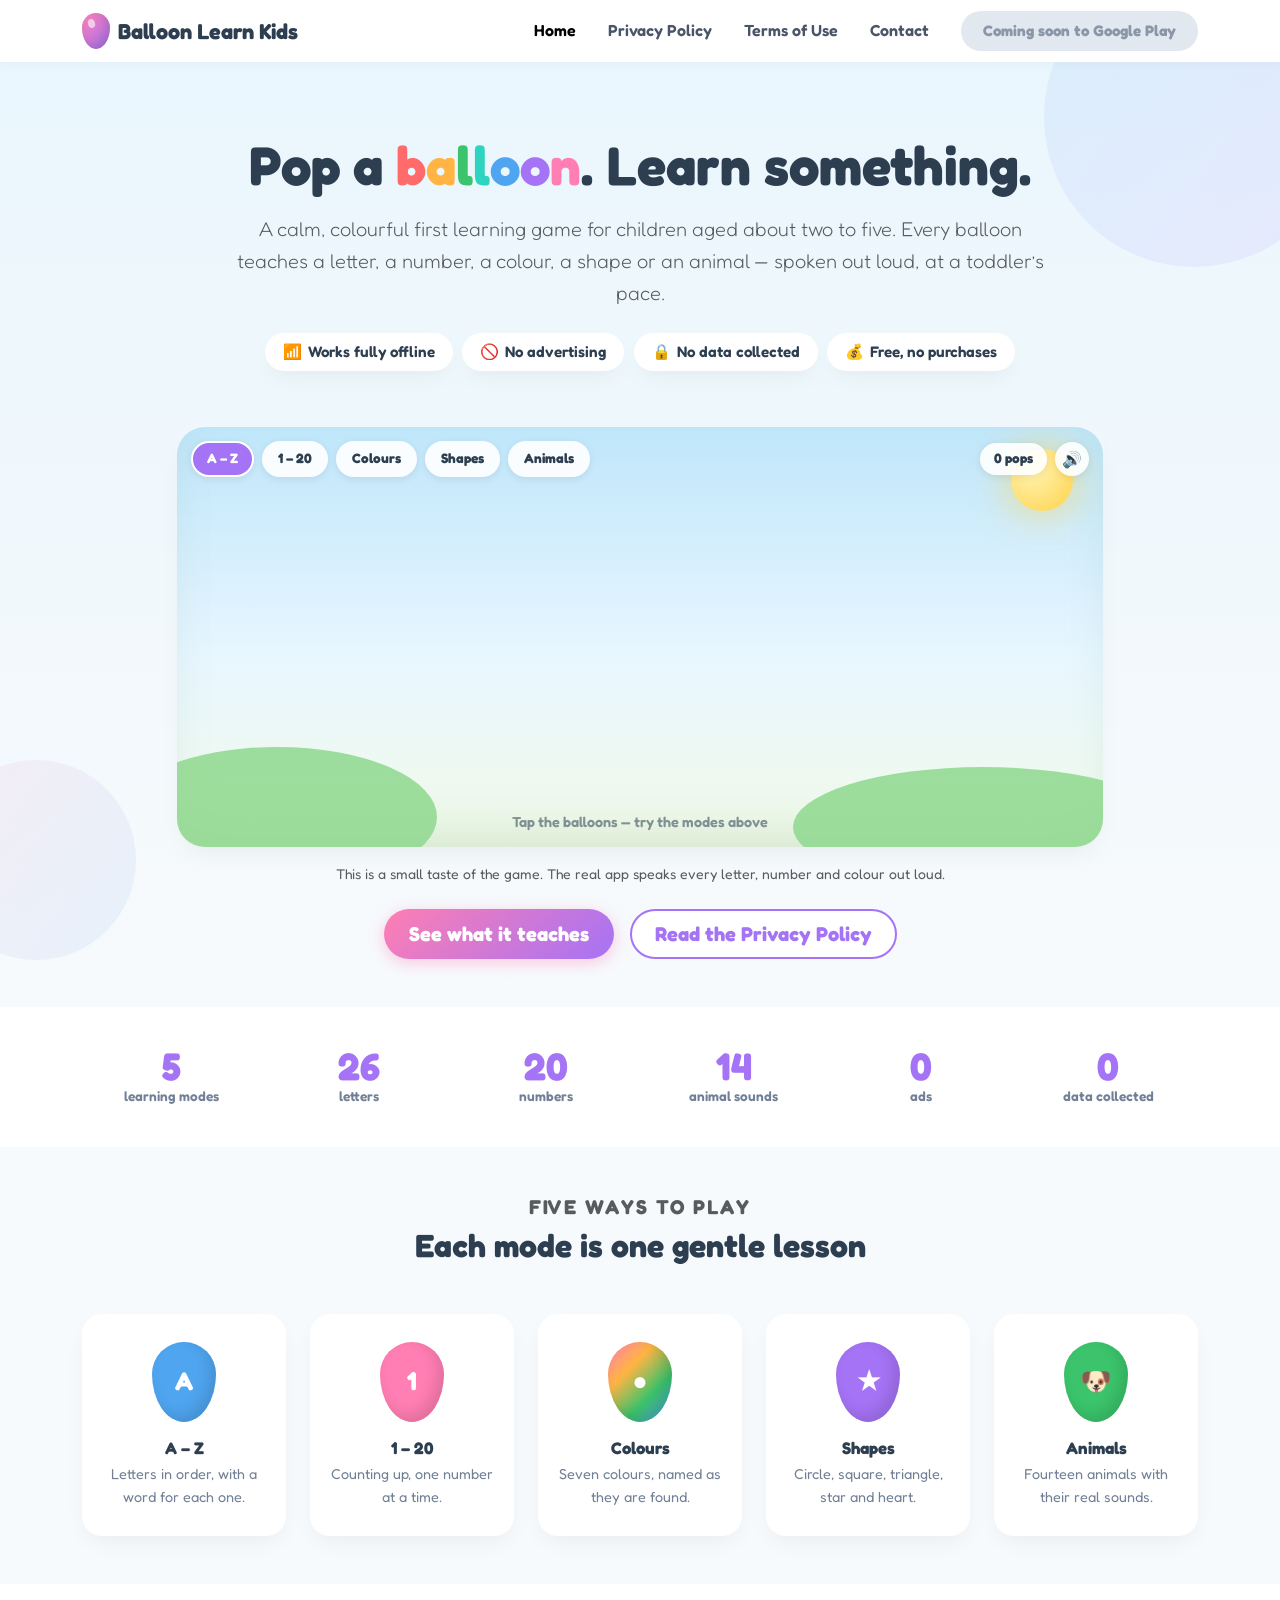
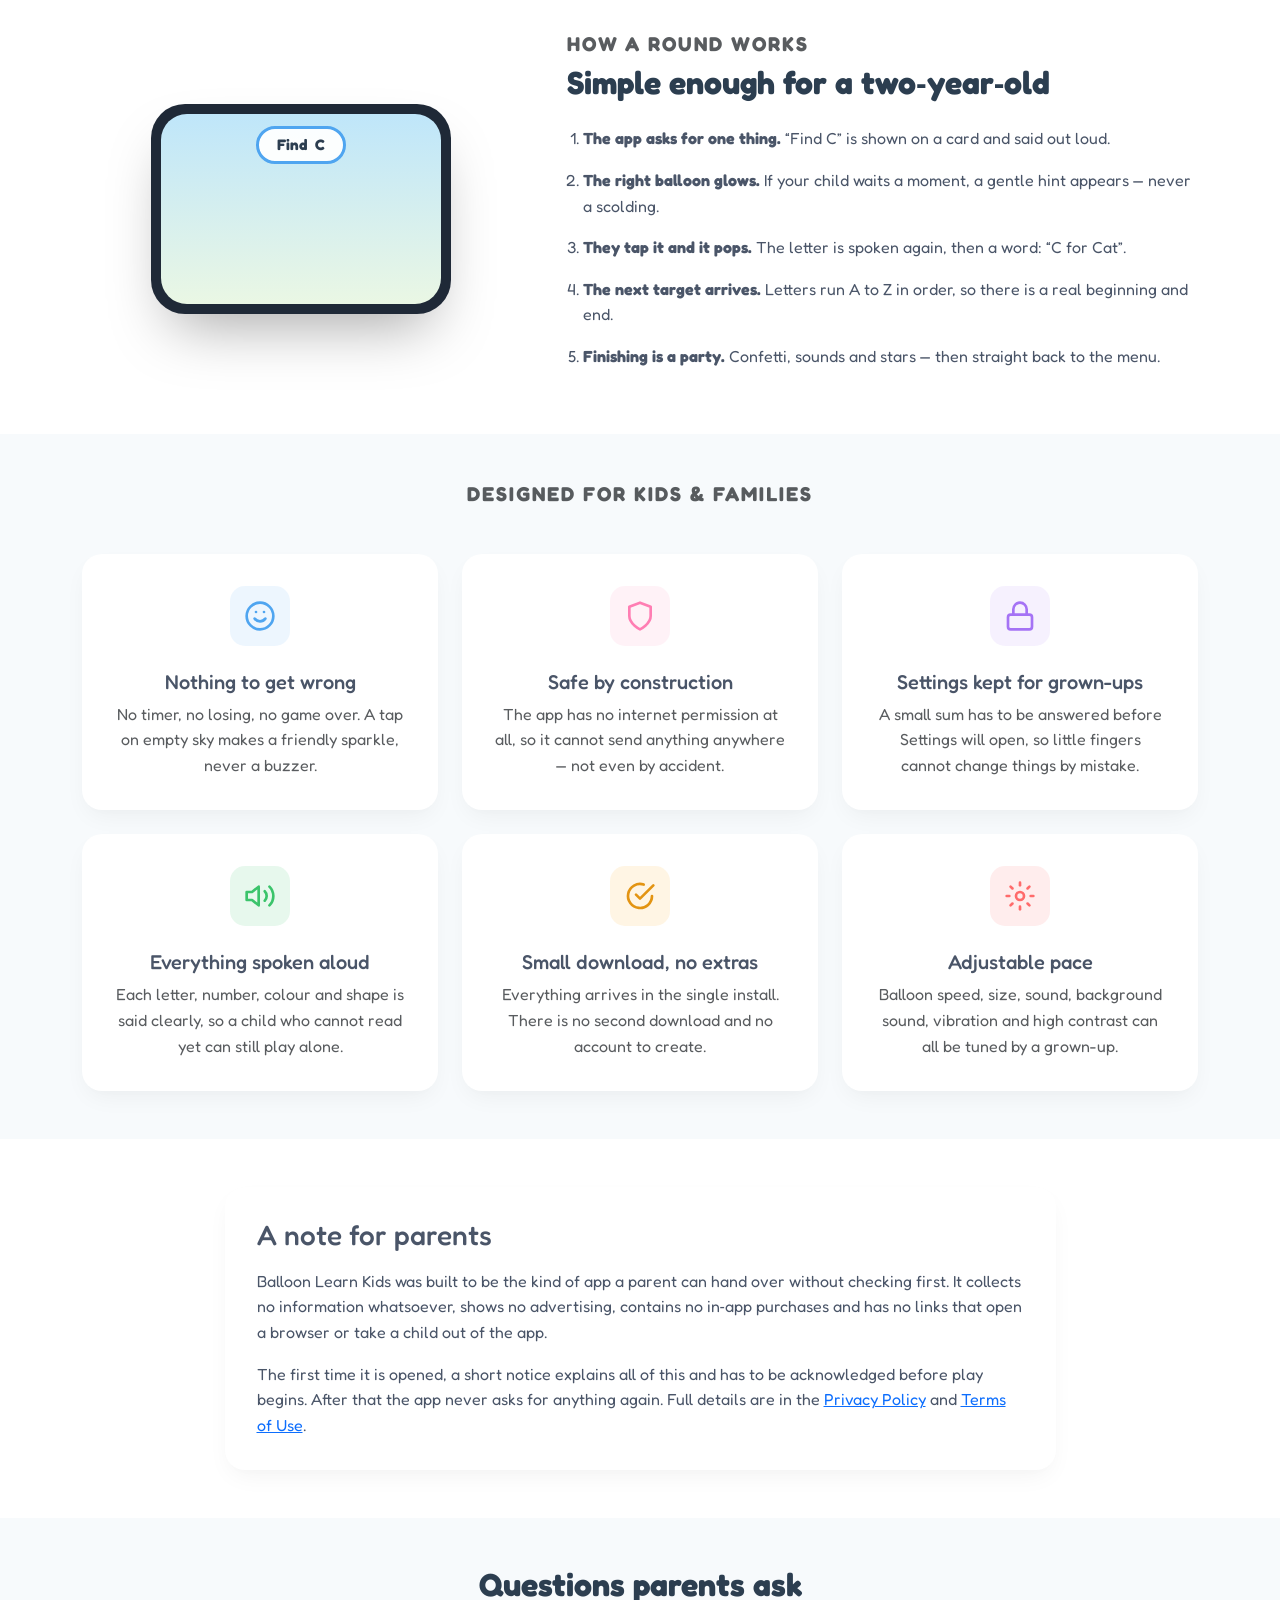
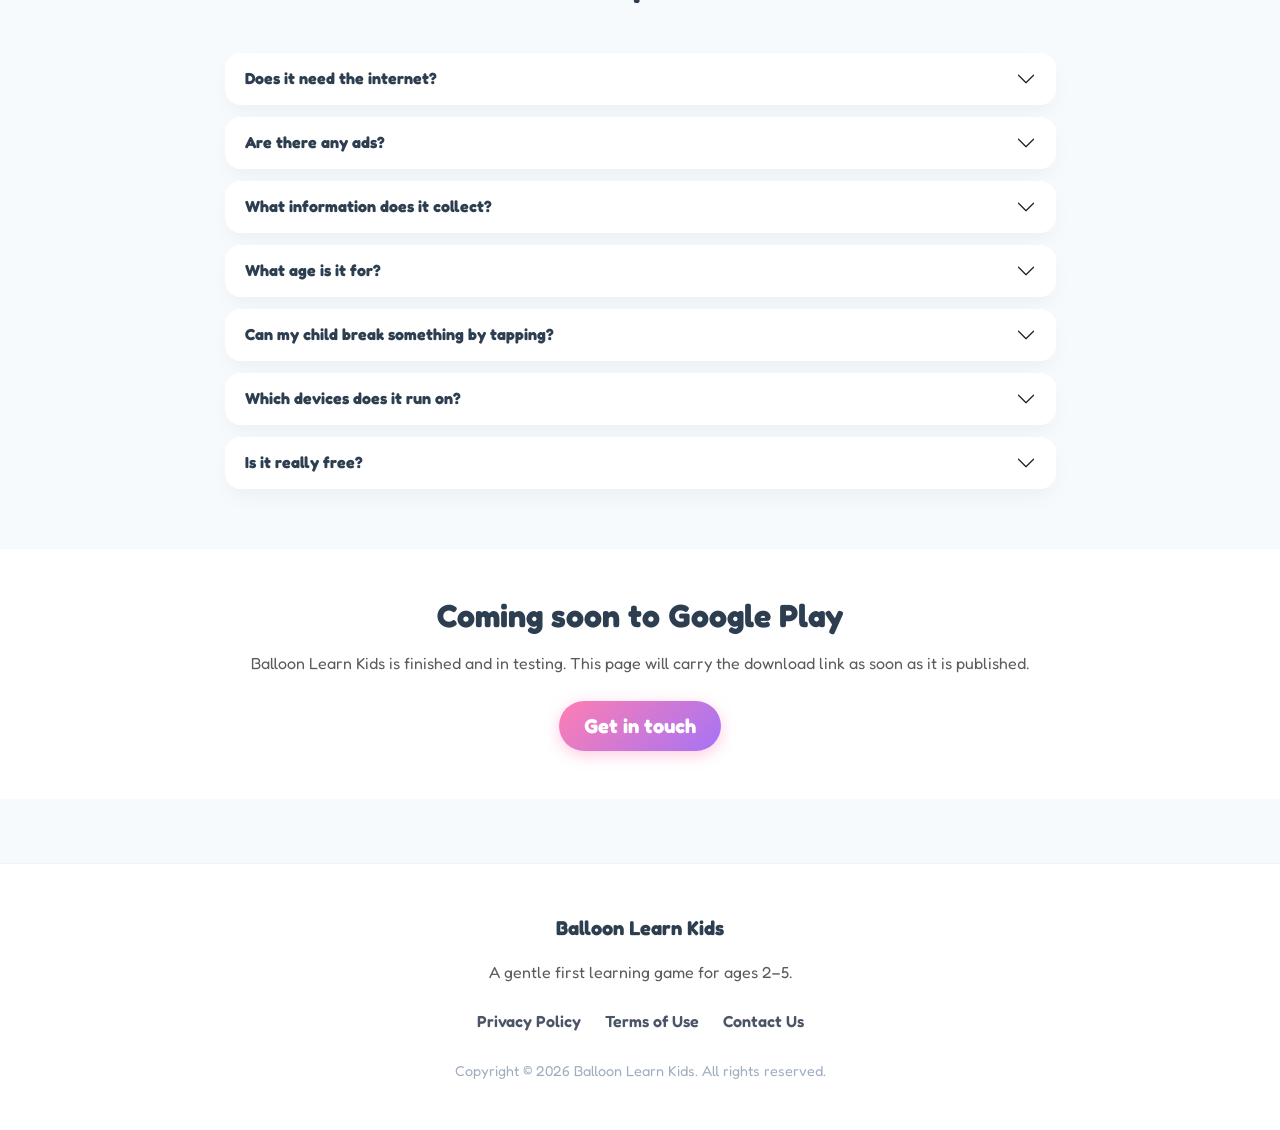
==== commit daff57a0: "Rebuild the site around a playable balloon field - tap balloons to pop them: burst particles, Web Au" ====
--- a/docs/index.html
+++ b/docs/index.html
@@ -4,11 +4,14 @@
     <meta charset="UTF-8">
     <meta name="viewport" content="width=device-width, initial-scale=1.0">
     <title>Balloon Learn Kids – Pop and Learn ABC, 123, Colors, Shapes &amp; Animals</title>
-    <meta name="description" content="Balloon Learn Kids is a gentle, offline learning game for ages 2-5. Pop balloons to learn letters, numbers, colors, shapes and animals. No ads, no purchases, no data collected.">
+    <meta name="description" content="Balloon Learn Kids is a gentle, offline learning game for ages 2-5. Pop balloons to learn letters, numbers, colours, shapes and animals. No ads, no purchases, no data collected.">
+    <meta name="theme-color" content="#A573F5">
     <link href="https://cdn.jsdelivr.net/npm/bootstrap@5.3.0/dist/css/bootstrap.min.css" rel="stylesheet">
     <link rel="stylesheet" href="assets/css/style.css">
 </head>
 <body>
+
+    <div id="scroll-progress"></div>
 
     <!-- Header -->
     <nav class="navbar navbar-expand-lg sticky-top">
@@ -32,46 +35,84 @@
         </div>
     </nav>
 
-    <!-- Floating Balloons -->
-    <div class="balloons-container" aria-hidden="true">
-        <div class="balloon balloon-1"></div>
-        <div class="balloon balloon-2"></div>
-        <div class="balloon balloon-3"></div>
-        <div class="balloon balloon-4"></div>
-        <div class="balloon balloon-5"></div>
-    </div>
-
-    <!-- Hero -->
+    <!-- Hero with the playable balloon field -->
     <section class="hero-section">
         <div class="hero-shape-1"></div>
         <div class="hero-shape-2"></div>
-        <div class="container text-center">
-            <div class="row justify-content-center">
-                <div class="col-lg-8">
-                    <h1 class="display-4 fw-bold mb-4">Pop a balloon. Learn something.</h1>
+        <div class="container">
+            <div class="row justify-content-center text-center">
+                <div class="col-lg-9">
+                    <h1 class="hero-title fw-bold mb-3">
+                        Pop a
+                        <span class="rainbow"><span>b</span><span>a</span><span>l</span><span>l</span><span>o</span><span>o</span><span>n</span></span>.
+                        Learn something.
+                    </h1>
                     <p class="lead text-muted mb-4">
-                        Balloon Learn Kids is a calm, colourful first learning game for children
-                        aged about two to five. Every balloon your child pops teaches a letter,
-                        a number, a colour, a shape or an animal &mdash; spoken out loud, at a
-                        toddler's pace.
+                        A calm, colourful first learning game for children aged about two to five.
+                        Every balloon teaches a letter, a number, a colour, a shape or an animal
+                        &mdash; spoken out loud, at a toddler&rsquo;s pace.
                     </p>
-                    <div class="pill-row mb-5">
+                    <div class="pill-row mb-4">
                         <div class="pill"><span>&#128246;</span>Works fully offline</div>
                         <div class="pill"><span>&#128683;</span>No advertising</div>
                         <div class="pill"><span>&#128274;</span>No data collected</div>
                         <div class="pill"><span>&#128176;</span>Free, no purchases</div>
                     </div>
-                    <div class="d-flex flex-column flex-sm-row justify-content-center gap-3">
-                        <a href="#modes" class="btn btn-primary-custom btn-lg">See what it teaches</a>
-                        <a href="privacy.html" class="btn btn-secondary-custom btn-lg">Read the Privacy Policy</a>
-                    </div>
-                </div>
+                </div>
+            </div>
+
+            <!-- The interactive playground -->
+            <div class="row justify-content-center">
+                <div class="col-lg-10">
+                    <div class="playground" id="playground" role="application" aria-label="Interactive balloon demo. Tap the balloons to pop them.">
+                        <div class="sun" aria-hidden="true"></div>
+                        <div class="cloud cloud-a" aria-hidden="true"></div>
+                        <div class="cloud cloud-b" aria-hidden="true"></div>
+                        <div class="hill hill-1" aria-hidden="true"></div>
+                        <div class="hill hill-2" aria-hidden="true"></div>
+
+                        <div class="pg-toolbar">
+                            <button class="mode-chip active" data-mode="letters">A &ndash; Z</button>
+                            <button class="mode-chip" data-mode="numbers">1 &ndash; 20</button>
+                            <button class="mode-chip" data-mode="colours">Colours</button>
+                            <button class="mode-chip" data-mode="shapes">Shapes</button>
+                            <button class="mode-chip" data-mode="animals">Animals</button>
+                            <span class="pg-counter" id="pg-count">0 pops</span>
+                            <button class="pg-sound" id="pg-sound" aria-label="Mute pop sounds">&#128266;</button>
+                        </div>
+
+                        <div class="pg-hint" id="pg-hint">Tap the balloons &mdash; try the modes above</div>
+                    </div>
+                    <p class="text-center text-muted small mt-3 mb-0">
+                        This is a small taste of the game. The real app speaks every letter,
+                        number and colour out loud.
+                    </p>
+                </div>
+            </div>
+
+            <div class="d-flex flex-column flex-sm-row justify-content-center gap-3 mt-4">
+                <a href="#modes" class="btn btn-primary-custom btn-lg">See what it teaches</a>
+                <a href="privacy.html" class="btn btn-secondary-custom btn-lg">Read the Privacy Policy</a>
+            </div>
+        </div>
+    </section>
+
+    <!-- Numbers -->
+    <section class="py-4 bg-white reveal">
+        <div class="container">
+            <div class="row row-cols-2 row-cols-md-3 row-cols-lg-6 g-2">
+                <div class="col"><div class="stat-tile"><div class="stat-num" data-count="5">0</div><div class="stat-label">learning modes</div></div></div>
+                <div class="col"><div class="stat-tile"><div class="stat-num" data-count="26">0</div><div class="stat-label">letters</div></div></div>
+                <div class="col"><div class="stat-tile"><div class="stat-num" data-count="20">0</div><div class="stat-label">numbers</div></div></div>
+                <div class="col"><div class="stat-tile"><div class="stat-num" data-count="14">0</div><div class="stat-label">animal sounds</div></div></div>
+                <div class="col"><div class="stat-tile"><div class="stat-num" data-count="0">0</div><div class="stat-label">ads</div></div></div>
+                <div class="col"><div class="stat-tile"><div class="stat-num" data-count="0">0</div><div class="stat-label">data collected</div></div></div>
             </div>
         </div>
     </section>
 
     <!-- Learning modes -->
-    <section id="modes" class="py-5 bg-white">
+    <section id="modes" class="py-5 reveal">
         <div class="container text-center">
             <h5 class="text-uppercase fw-bold text-muted mb-2" style="letter-spacing: 2px;">Five ways to play</h5>
             <h2 class="mb-5">Each mode is one gentle lesson</h2>
@@ -121,8 +162,38 @@
         </div>
     </section>
 
+    <!-- How a round works -->
+    <section class="py-5 bg-white reveal">
+        <div class="container">
+            <div class="row align-items-center g-5">
+                <div class="col-lg-5 text-center">
+                    <div class="phone">
+                        <div class="phone-screen">
+                            <div class="phone-target">Find&nbsp; C</div>
+                            <div class="mini-balloon">A</div>
+                            <div class="mini-balloon">C</div>
+                            <div class="mini-balloon">B</div>
+                            <div class="mini-balloon">D</div>
+                        </div>
+                    </div>
+                </div>
+                <div class="col-lg-7">
+                    <h5 class="text-uppercase fw-bold text-muted mb-2" style="letter-spacing: 2px;">How a round works</h5>
+                    <h2 class="mb-4">Simple enough for a two&#8209;year&#8209;old</h2>
+                    <ol class="ps-3">
+                        <li class="mb-3"><strong>The app asks for one thing.</strong> &ldquo;Find C&rdquo; is shown on a card and said out loud.</li>
+                        <li class="mb-3"><strong>The right balloon glows.</strong> If your child waits a moment, a gentle hint appears &mdash; never a scolding.</li>
+                        <li class="mb-3"><strong>They tap it and it pops.</strong> The letter is spoken again, then a word: &ldquo;C for Cat&rdquo;.</li>
+                        <li class="mb-3"><strong>The next target arrives.</strong> Letters run A to Z in order, so there is a real beginning and end.</li>
+                        <li class="mb-0"><strong>Finishing is a party.</strong> Confetti, sounds and stars &mdash; then straight back to the menu.</li>
+                    </ol>
+                </div>
+            </div>
+        </div>
+    </section>
+
     <!-- Designed for kids -->
-    <section class="py-5">
+    <section class="py-5 reveal">
         <div class="container text-center">
             <h5 class="text-uppercase fw-bold text-muted mb-4" style="letter-spacing: 2px;">Designed for Kids &amp; Families</h5>
             <div class="row g-4 mt-2">
@@ -133,7 +204,7 @@
                             <svg xmlns="http://www.w3.org/2000/svg" width="32" height="32" viewBox="0 0 24 24" fill="none" stroke="currentColor" stroke-width="2" stroke-linecap="round" stroke-linejoin="round"><circle cx="12" cy="12" r="10"></circle><path d="M8 14s1.5 2 4 2 4-2 4-2"></path><line x1="9" y1="9" x2="9.01" y2="9"></line><line x1="15" y1="9" x2="15.01" y2="9"></line></svg>
                         </div>
                         <h3 class="h5">Nothing to get wrong</h3>
-                        <p class="text-muted mb-0">There is no timer, no losing and no game over. A tap on empty sky makes a friendly sparkle, never a buzzer.</p>
+                        <p class="text-muted mb-0">No timer, no losing, no game over. A tap on empty sky makes a friendly sparkle, never a buzzer.</p>
                     </div>
                 </div>
 
@@ -150,7 +221,7 @@
                 <div class="col-md-4">
                     <div class="card-custom text-center">
                         <div class="icon-wrapper icon-purple mx-auto">
-                            <svg xmlns="http://www.w3.org/2000/svg" width="32" height="32" viewBox="0 0 24 24" fill="none" stroke="currentColor" stroke-width="2" stroke-linecap="round" stroke-linejoin="round"><path d="M17 21v-2a4 4 0 0 0-4-4H5a4 4 0 0 0-4 4v2"></path><circle cx="9" cy="7" r="4"></circle><path d="M23 21v-2a4 4 0 0 0-3-3.87"></path><path d="M16 3.13a4 4 0 0 1 0 7.75"></path></svg>
+                            <svg xmlns="http://www.w3.org/2000/svg" width="32" height="32" viewBox="0 0 24 24" fill="none" stroke="currentColor" stroke-width="2" stroke-linecap="round" stroke-linejoin="round"><rect x="3" y="11" width="18" height="11" rx="2"></rect><path d="M7 11V7a5 5 0 0 1 10 0v4"></path></svg>
                         </div>
                         <h3 class="h5">Settings kept for grown-ups</h3>
                         <p class="text-muted mb-0">A small sum has to be answered before Settings will open, so little fingers cannot change things by mistake.</p>
@@ -179,20 +250,20 @@
 
                 <div class="col-md-4">
                     <div class="card-custom text-center">
-                        <div class="icon-wrapper icon-blue mx-auto">
+                        <div class="icon-wrapper icon-red mx-auto">
                             <svg xmlns="http://www.w3.org/2000/svg" width="32" height="32" viewBox="0 0 24 24" fill="none" stroke="currentColor" stroke-width="2" stroke-linecap="round" stroke-linejoin="round"><circle cx="12" cy="12" r="3"></circle><path d="M12 2v2"></path><path d="M12 20v2"></path><path d="m4.93 4.93 1.41 1.41"></path><path d="m17.66 17.66 1.41 1.41"></path><path d="M2 12h2"></path><path d="M20 12h2"></path><path d="m6.34 17.66-1.41 1.41"></path><path d="m19.07 4.93-1.41 1.41"></path></svg>
                         </div>
                         <h3 class="h5">Adjustable pace</h3>
-                        <p class="text-muted mb-0">Balloon speed, balloon size, sound, background sound, vibration and high contrast can all be tuned by a grown-up.</p>
-                    </div>
-                </div>
-
-            </div>
-        </div>
-    </section>
-
-    <!-- For parents -->
-    <section class="py-5 bg-white">
+                        <p class="text-muted mb-0">Balloon speed, size, sound, background sound, vibration and high contrast can all be tuned by a grown-up.</p>
+                    </div>
+                </div>
+
+            </div>
+        </div>
+    </section>
+
+    <!-- Parents -->
+    <section class="py-5 bg-white reveal">
         <div class="container">
             <div class="row justify-content-center">
                 <div class="col-lg-9">
@@ -217,8 +288,57 @@
         </div>
     </section>
 
+    <!-- FAQ -->
+    <section class="py-5 reveal">
+        <div class="container">
+            <div class="row justify-content-center">
+                <div class="col-lg-9">
+                    <h2 class="text-center mb-5">Questions parents ask</h2>
+                    <div class="accordion" id="faq">
+
+                        <div class="accordion-item">
+                            <h3 class="accordion-header"><button class="accordion-button collapsed" type="button" data-bs-toggle="collapse" data-bs-target="#q1">Does it need the internet?</button></h3>
+                            <div id="q1" class="accordion-collapse collapse" data-bs-parent="#faq"><div class="accordion-body">No. The app does not even request the Android internet permission, so it works on a plane, in a car, or on a tablet with no SIM. Nothing is ever downloaded after you install it.</div></div>
+                        </div>
+
+                        <div class="accordion-item">
+                            <h3 class="accordion-header"><button class="accordion-button collapsed" type="button" data-bs-toggle="collapse" data-bs-target="#q2">Are there any ads?</button></h3>
+                            <div id="q2" class="accordion-collapse collapse" data-bs-parent="#faq"><div class="accordion-body">None at all. There is no advertising network in the app, no banners, no pop-ups and no videos. If that ever changed, it would be stated on the store listing before release.</div></div>
+                        </div>
+
+                        <div class="accordion-item">
+                            <h3 class="accordion-header"><button class="accordion-button collapsed" type="button" data-bs-toggle="collapse" data-bs-target="#q3">What information does it collect?</button></h3>
+                            <div id="q3" class="accordion-collapse collapse" data-bs-parent="#faq"><div class="accordion-body">Nothing. No name, no email, no age, no location, no advertising identifier. The only things stored are your own settings and recent scores, kept privately on the device and deleted when the app is uninstalled.</div></div>
+                        </div>
+
+                        <div class="accordion-item">
+                            <h3 class="accordion-header"><button class="accordion-button collapsed" type="button" data-bs-toggle="collapse" data-bs-target="#q4">What age is it for?</button></h3>
+                            <div id="q4" class="accordion-collapse collapse" data-bs-parent="#faq"><div class="accordion-body">About two to five. Younger children enjoy popping and hearing the sounds; older ones start recognising the letters and numbers. It is meant to be used with a grown-up nearby.</div></div>
+                        </div>
+
+                        <div class="accordion-item">
+                            <h3 class="accordion-header"><button class="accordion-button collapsed" type="button" data-bs-toggle="collapse" data-bs-target="#q5">Can my child break something by tapping?</button></h3>
+                            <div id="q5" class="accordion-collapse collapse" data-bs-parent="#faq"><div class="accordion-body">No. Settings are behind a simple sum that a small child cannot answer, and there is nothing to buy, no links out of the app and no way to reach a browser.</div></div>
+                        </div>
+
+                        <div class="accordion-item">
+                            <h3 class="accordion-header"><button class="accordion-button collapsed" type="button" data-bs-toggle="collapse" data-bs-target="#q6">Which devices does it run on?</button></h3>
+                            <div id="q6" class="accordion-collapse collapse" data-bs-parent="#faq"><div class="accordion-body">Phones and tablets running Android 7.0 or newer. The download is small, and the game is designed for landscape so a tablet propped on a table works nicely.</div></div>
+                        </div>
+
+                        <div class="accordion-item">
+                            <h3 class="accordion-header"><button class="accordion-button collapsed" type="button" data-bs-toggle="collapse" data-bs-target="#q7">Is it really free?</button></h3>
+                            <div id="q7" class="accordion-collapse collapse" data-bs-parent="#faq"><div class="accordion-body">Yes. Free to download, with no in-app purchases and no subscriptions. Every mode is unlocked from the first launch.</div></div>
+                        </div>
+
+                    </div>
+                </div>
+            </div>
+        </div>
+    </section>
+
     <!-- Download -->
-    <section id="download" class="py-5">
+    <section id="download" class="py-5 bg-white reveal">
         <div class="container text-center">
             <h2 class="mb-3">Coming soon to Google Play</h2>
             <p class="text-muted mb-4">
@@ -247,7 +367,10 @@
         </div>
     </footer>
 
+    <button id="to-top" aria-label="Back to top">&uarr;</button>
+
     <script src="https://cdn.jsdelivr.net/npm/bootstrap@5.3.0/dist/js/bootstrap.bundle.min.js"></script>
     <script src="assets/js/main.js"></script>
+    <script src="assets/js/balloons.js"></script>
 </body>
 </html>
--- a/docs/assets/css/style.css
+++ b/docs/assets/css/style.css
@@ -1,391 +1,398 @@
 @import url('https://fonts.googleapis.com/css2?family=Fredoka:wght@400;500;600;700&display=swap');
 
 :root {
-  --pb-blue: #4FA5F0;
-  --pb-pink: #FF7EB3;
+  --pb-blue:   #4FA5F0;
+  --pb-pink:   #FF7EB3;
   --pb-purple: #A573F5;
-  --pb-green: #3BC46B;
-  --pb-amber: #FFB443;
-  --pb-dark: #2C3E50;
-  --pb-text: #4A5568;
-  --pb-bg: #F7FAFC;
-  --pb-card: #FFFFFF;
-  --pb-shadow: 0 10px 25px -5px rgba(0, 0, 0, 0.05), 0 8px 10px -6px rgba(0, 0, 0, 0.01);
-  --pb-shadow-hover: 0 20px 25px -5px rgba(0, 0, 0, 0.1), 0 10px 10px -5px rgba(0, 0, 0, 0.04);
-}
+  --pb-green:  #3BC46B;
+  --pb-amber:  #FFB443;
+  --pb-red:    #FF6B6B;
+  --pb-teal:   #2DD4BF;
+  --pb-dark:   #2C3E50;
+  --pb-text:   #4A5568;
+  --pb-muted:  #718096;
+  --pb-bg:     #F7FAFC;
+  --pb-card:   #FFFFFF;
+  --pb-shadow:       0 10px 25px -5px rgba(0,0,0,.05), 0 8px 10px -6px rgba(0,0,0,.01);
+  --pb-shadow-hover: 0 20px 25px -5px rgba(0,0,0,.10), 0 10px 10px -5px rgba(0,0,0,.04);
+}
+
+* { box-sizing: border-box; }
 
 body {
   font-family: 'Fredoka', sans-serif;
   background-color: var(--pb-bg);
   color: var(--pb-text);
   line-height: 1.6;
-}
-
-h1, h2, h3, h4, h5, h6 {
-  color: var(--pb-dark);
-  font-weight: 800;
-}
-
-/* Navbar */
+  overflow-x: hidden;
+}
+
+h1, h2, h3, h4, h5, h6 { color: var(--pb-dark); font-weight: 800; }
+
+section { position: relative; }
+
+/* ---------- Scroll progress bar ---------- */
+#scroll-progress {
+  position: fixed; top: 0; left: 0; height: 4px; width: 0;
+  background: linear-gradient(90deg, var(--pb-pink), var(--pb-purple), var(--pb-blue));
+  z-index: 2000; transition: width .1s linear;
+}
+
+/* ---------- Navbar ---------- */
 .navbar {
-  background-color: rgba(255, 255, 255, 0.95);
+  background-color: rgba(255,255,255,.95);
   backdrop-filter: blur(10px);
-  box-shadow: 0 2px 10px rgba(0,0,0,0.03);
+  box-shadow: 0 2px 10px rgba(0,0,0,.03);
 }
 
 .navbar-brand {
-  font-weight: 800;
-  font-size: 1.4rem;
-  color: var(--pb-dark);
-  display: flex;
-  align-items: center;
-  gap: 0.5rem;
+  font-weight: 800; font-size: 1.35rem; color: var(--pb-dark);
+  display: flex; align-items: center; gap: .5rem;
 }
 
 .navbar-brand .logo-icon {
-  width: 30px;
-  height: 38px;
+  width: 28px; height: 36px; flex: none; position: relative;
   background: linear-gradient(135deg, var(--pb-pink), var(--pb-purple));
   border-radius: 50% 50% 50% 50% / 40% 40% 60% 60%;
-  display: inline-block;
-  box-shadow: inset -4px -4px 10px rgba(0,0,0,0.12);
-  position: relative;
-  flex: none;
+  box-shadow: inset -4px -4px 10px rgba(0,0,0,.12);
+  animation: bob 3s ease-in-out infinite;
 }
 
 .navbar-brand .logo-icon::after {
-  content: '';
-  position: absolute;
-  top: 18%;
-  left: 22%;
-  width: 8px;
-  height: 10px;
-  background: rgba(255,255,255,0.6);
-  border-radius: 50%;
-  transform: rotate(-20deg);
-}
-
-.nav-link {
-  font-weight: 600;
-  color: var(--pb-text);
-  transition: color 0.3s ease;
-}
-
-.nav-link:hover, .nav-link.active {
-  color: var(--pb-purple);
-}
-
-/* Buttons */
+  content: ''; position: absolute; top: 18%; left: 22%;
+  width: 7px; height: 9px; background: rgba(255,255,255,.6);
+  border-radius: 50%; transform: rotate(-20deg);
+}
+
+@keyframes bob { 0%,100% { transform: translateY(0) } 50% { transform: translateY(-4px) } }
+
+.nav-link { font-weight: 600; color: var(--pb-text); transition: color .3s ease; }
+.nav-link:hover, .nav-link.active { color: var(--pb-purple); }
+
+/* ---------- Buttons ---------- */
 .btn-primary-custom {
   background: linear-gradient(135deg, var(--pb-pink), var(--pb-purple));
-  color: white;
-  border: none;
-  border-radius: 30px;
-  padding: 10px 25px;
-  font-weight: 700;
-  box-shadow: 0 4px 15px rgba(255, 126, 179, 0.4);
-  transition: transform 0.2s ease, box-shadow 0.2s ease;
-}
-
+  color: #fff; border: none; border-radius: 30px; padding: 10px 25px;
+  font-weight: 700; box-shadow: 0 4px 15px rgba(255,126,179,.4);
+  transition: transform .2s ease, box-shadow .2s ease;
+}
 .btn-primary-custom:hover {
-  transform: translateY(-2px);
-  box-shadow: 0 6px 20px rgba(255, 126, 179, 0.6);
-  color: white;
+  transform: translateY(-2px); color: #fff;
+  box-shadow: 0 6px 20px rgba(255,126,179,.6);
 }
 
 .btn-secondary-custom {
-  background: white;
+  background: #fff; color: var(--pb-purple); border: 2px solid var(--pb-purple);
+  border-radius: 30px; padding: 8px 23px; font-weight: 700; transition: all .2s ease;
+}
+.btn-secondary-custom:hover { background: var(--pb-purple); color: #fff; }
+
+.btn-soon {
+  background: #E2E8F0; color: #8A97A8; border: none; border-radius: 30px;
+  padding: 9px 22px; font-weight: 700; cursor: default; pointer-events: none;
+  font-size: .95rem;
+}
+
+/* ---------- Hero ---------- */
+.hero-section {
+  padding: 4.5rem 0 3rem;
+  background: linear-gradient(180deg, #EAF6FD 0%, #F7FAFC 100%);
+  overflow: hidden;
+}
+
+.hero-shape-1, .hero-shape-2 { position: absolute; border-radius: 50%; opacity: .1; z-index: 0; }
+.hero-shape-1 { top: -10%; right: -5%; width: 300px; height: 300px; background: linear-gradient(135deg, var(--pb-blue), var(--pb-purple)); }
+.hero-shape-2 { bottom: 5%; left: -5%; width: 200px; height: 200px; background: linear-gradient(135deg, var(--pb-pink), var(--pb-blue)); }
+
+.hero-section .container { position: relative; z-index: 3; }
+
+.hero-title { font-size: clamp(2rem, 5.5vw, 3.4rem); line-height: 1.15; }
+
+.hero-title .rainbow span {
+  display: inline-block;
+  animation: wiggle 3s ease-in-out infinite;
+}
+.hero-title .rainbow span:nth-child(1) { color: var(--pb-red);    animation-delay: 0s }
+.hero-title .rainbow span:nth-child(2) { color: var(--pb-amber);  animation-delay: .1s }
+.hero-title .rainbow span:nth-child(3) { color: var(--pb-green);  animation-delay: .2s }
+.hero-title .rainbow span:nth-child(4) { color: var(--pb-teal);   animation-delay: .3s }
+.hero-title .rainbow span:nth-child(5) { color: var(--pb-blue);   animation-delay: .4s }
+.hero-title .rainbow span:nth-child(6) { color: var(--pb-purple); animation-delay: .5s }
+.hero-title .rainbow span:nth-child(7) { color: var(--pb-pink);   animation-delay: .6s }
+
+@keyframes wiggle { 0%,100% { transform: translateY(0) rotate(0) } 50% { transform: translateY(-6px) rotate(-3deg) } }
+
+/* ---------- Trust pills ---------- */
+.pill-row { display: flex; flex-wrap: wrap; gap: .6rem; justify-content: center; }
+
+.pill {
+  background: #fff; border-radius: 30px; padding: 7px 18px;
+  font-weight: 600; font-size: .95rem; color: var(--pb-dark);
+  box-shadow: var(--pb-shadow);
+}
+.pill span { margin-right: 6px; }
+
+/* ---------- Interactive balloon playground ---------- */
+.playground {
+  position: relative;
+  height: 420px;
+  margin-top: 2rem;
+  border-radius: 28px;
+  background: linear-gradient(180deg, #BFE6FA 0%, #E8F6FF 55%, #F3FBE9 100%);
+  box-shadow: inset 0 -30px 60px -30px rgba(60,130,80,.25), var(--pb-shadow);
+  overflow: hidden;
+  cursor: pointer;
+  touch-action: manipulation;
+}
+
+.playground .sun {
+  position: absolute; top: 22px; right: 30px; width: 62px; height: 62px;
+  border-radius: 50%; background: radial-gradient(circle at 35% 35%, #FFF3B0, #FFD24A);
+  box-shadow: 0 0 40px rgba(255,210,74,.75);
+  animation: bob 6s ease-in-out infinite;
+}
+
+.playground .cloud {
+  position: absolute; background: rgba(255,255,255,.85); border-radius: 50px;
+  filter: blur(.3px);
+}
+.playground .cloud::before, .playground .cloud::after {
+  content: ''; position: absolute; background: inherit; border-radius: 50%;
+}
+.cloud-a { width: 110px; height: 34px; top: 46px; left: -130px; animation: drift 38s linear infinite }
+.cloud-a::before { width: 46px; height: 46px; top: -20px; left: 18px }
+.cloud-a::after  { width: 34px; height: 34px; top: -13px; left: 58px }
+.cloud-b { width: 80px; height: 26px; top: 120px; left: -110px; animation: drift 52s linear infinite; animation-delay: 8s }
+.cloud-b::before { width: 34px; height: 34px; top: -15px; left: 14px }
+.cloud-b::after  { width: 26px; height: 26px; top: -10px; left: 44px }
+
+@keyframes drift { from { transform: translateX(0) } to { transform: translateX(calc(100vw + 300px)) } }
+
+.playground .hill {
+  position: absolute; bottom: -40px; border-radius: 50%;
+  background: #8FD98F; opacity: .85;
+}
+.hill-1 { width: 320px; height: 140px; left: -60px }
+.hill-2 { width: 380px; height: 120px; right: -70px; background: #7CCF7C }
+
+/* a single balloon */
+.pop-balloon {
+  position: absolute;
+  bottom: -140px;
+  width: 62px; height: 78px;
+  border-radius: 50% 50% 50% 50% / 42% 42% 58% 58%;
+  box-shadow: inset -7px -8px 16px rgba(0,0,0,.16);
+  display: flex; align-items: center; justify-content: center;
+  color: #fff; font-weight: 700; font-size: 1.5rem;
+  text-shadow: 0 2px 4px rgba(0,0,0,.18);
+  will-change: transform;
+  z-index: 2;
+  user-select: none;
+  -webkit-tap-highlight-color: transparent;
+}
+
+.pop-balloon::before { /* gloss */
+  content: ''; position: absolute; top: 14%; left: 20%;
+  width: 14px; height: 18px; border-radius: 50%;
+  background: rgba(255,255,255,.55); transform: rotate(-20deg);
+}
+
+.pop-balloon::after { /* knot + string */
+  content: ''; position: absolute; bottom: -30px; left: 50%;
+  width: 2px; height: 30px; margin-left: -1px;
+  background: rgba(0,0,0,.15);
+}
+
+.pop-balloon.shape-square   { border-radius: 14px }
+.pop-balloon.shape-triangle { border-radius: 8px; clip-path: polygon(50% 4%, 96% 92%, 4% 92%) }
+
+.pop-balloon.popped { animation: popOut .28s ease-out forwards }
+
+@keyframes popOut {
+  0%   { transform: scale(1);   opacity: 1 }
+  40%  { transform: scale(1.35); opacity: .85 }
+  100% { transform: scale(.2);  opacity: 0 }
+}
+
+.particle {
+  position: absolute; width: 9px; height: 9px; border-radius: 50%;
+  pointer-events: none; z-index: 5;
+}
+
+/* playground chrome */
+.pg-toolbar {
+  position: absolute; top: 14px; left: 14px; right: 14px;
+  display: flex; align-items: center; gap: .5rem; flex-wrap: wrap;
+  z-index: 6;
+}
+
+.mode-chip {
+  background: rgba(255,255,255,.9); border: 2px solid transparent;
+  border-radius: 30px; padding: 5px 14px; font-weight: 700; font-size: .85rem;
+  color: var(--pb-dark); cursor: pointer; transition: all .2s ease;
+  box-shadow: 0 2px 8px rgba(0,0,0,.08);
+}
+.mode-chip:hover { transform: translateY(-2px) }
+.mode-chip.active { background: var(--pb-purple); color: #fff; border-color: #fff }
+
+.pg-counter {
+  margin-left: auto; background: rgba(255,255,255,.9); border-radius: 30px;
+  padding: 5px 14px; font-weight: 700; font-size: .85rem; color: var(--pb-dark);
+  box-shadow: 0 2px 8px rgba(0,0,0,.08); white-space: nowrap;
+}
+
+.pg-sound {
+  background: rgba(255,255,255,.9); border: none; border-radius: 50%;
+  width: 34px; height: 34px; font-size: 1rem; line-height: 1; cursor: pointer;
+  box-shadow: 0 2px 8px rgba(0,0,0,.08);
+}
+
+.pg-hint {
+  position: absolute; bottom: 14px; left: 0; right: 0; text-align: center;
+  font-weight: 600; font-size: .9rem; color: #2C3E50; opacity: .55; z-index: 4;
+  pointer-events: none;
+}
+
+/* ---------- Stats strip ---------- */
+.stat-tile { text-align: center; padding: 1rem .5rem; }
+.stat-num {
+  font-size: clamp(1.6rem, 4vw, 2.4rem); font-weight: 800; line-height: 1;
   color: var(--pb-purple);
-  border: 2px solid var(--pb-purple);
-  border-radius: 30px;
-  padding: 8px 23px;
-  font-weight: 700;
-  transition: all 0.2s ease;
-}
-
-.btn-secondary-custom:hover {
-  background: var(--pb-purple);
-  color: white;
-}
-
-.btn-soon {
-  background: #E2E8F0;
-  color: #8A97A8;
-  border: none;
-  border-radius: 30px;
-  padding: 10px 25px;
-  font-weight: 700;
-  cursor: default;
-  pointer-events: none;
-}
-
-/* Cards & Layout */
+}
+.stat-label { font-size: .85rem; color: var(--pb-muted); font-weight: 600; }
+
+/* ---------- Cards ---------- */
 .card-custom {
-  background: var(--pb-card);
-  border: none;
-  border-radius: 20px;
-  box-shadow: var(--pb-shadow);
-  transition: transform 0.3s ease, box-shadow 0.3s ease;
-  padding: 2rem;
-  height: 100%;
-}
-
-.card-custom:hover {
-  transform: translateY(-5px);
-  box-shadow: var(--pb-shadow-hover);
-}
+  background: var(--pb-card); border: none; border-radius: 20px;
+  box-shadow: var(--pb-shadow); padding: 2rem; height: 100%;
+  transition: transform .3s ease, box-shadow .3s ease;
+}
+.card-custom:hover { transform: translateY(-5px); box-shadow: var(--pb-shadow-hover); }
 
 .icon-wrapper {
-  width: 60px;
-  height: 60px;
-  border-radius: 15px;
-  display: flex;
-  align-items: center;
-  justify-content: center;
-  font-size: 24px;
-  margin-bottom: 1.5rem;
-}
-
-.icon-blue   { background: rgba(79, 165, 240, 0.1);  color: var(--pb-blue); }
-.icon-pink   { background: rgba(255, 126, 179, 0.1); color: var(--pb-pink); }
-.icon-purple { background: rgba(165, 115, 245, 0.1); color: var(--pb-purple); }
-.icon-green  { background: rgba(59, 196, 107, 0.12); color: var(--pb-green); }
-.icon-amber  { background: rgba(255, 180, 67, 0.14); color: #E39412; }
-
-/* Hero Section */
-.hero-section {
-  padding: 6rem 0 4rem;
-  position: relative;
-  overflow: hidden;
-}
-
-.hero-shape-1 {
-  position: absolute;
-  top: -10%;
-  right: -5%;
-  width: 300px;
-  height: 300px;
-  background: linear-gradient(135deg, var(--pb-blue), var(--pb-purple));
-  border-radius: 50%;
-  opacity: 0.1;
-  z-index: -1;
-}
-
-.hero-shape-2 {
-  position: absolute;
-  bottom: 10%;
-  left: -5%;
-  width: 200px;
-  height: 200px;
-  background: linear-gradient(135deg, var(--pb-pink), var(--pb-blue));
-  border-radius: 50%;
-  opacity: 0.1;
-  z-index: -1;
-}
-
-/* Trust pills under the hero */
-.pill-row {
-  display: flex;
-  flex-wrap: wrap;
-  gap: 0.6rem;
-  justify-content: center;
-}
-
-.pill {
-  background: white;
-  border-radius: 30px;
-  padding: 7px 18px;
-  font-weight: 600;
-  font-size: 0.95rem;
-  color: var(--pb-dark);
-  box-shadow: var(--pb-shadow);
-}
-
-.pill span { margin-right: 6px; }
-
-/* Learning mode chips */
+  width: 60px; height: 60px; border-radius: 15px;
+  display: flex; align-items: center; justify-content: center;
+  font-size: 24px; margin-bottom: 1.5rem;
+}
+.icon-blue   { background: rgba(79,165,240,.10);  color: var(--pb-blue) }
+.icon-pink   { background: rgba(255,126,179,.10); color: var(--pb-pink) }
+.icon-purple { background: rgba(165,115,245,.10); color: var(--pb-purple) }
+.icon-green  { background: rgba(59,196,107,.12);  color: var(--pb-green) }
+.icon-amber  { background: rgba(255,180,67,.14);  color: #E39412 }
+.icon-red    { background: rgba(255,107,107,.12); color: var(--pb-red) }
+
+/* ---------- Mode tiles ---------- */
 .mode-tile {
-  background: white;
-  border-radius: 20px;
-  box-shadow: var(--pb-shadow);
-  padding: 1.75rem 1rem;
-  text-align: center;
-  height: 100%;
-  transition: transform 0.25s ease, box-shadow 0.25s ease;
-}
-
-.mode-tile:hover {
-  transform: translateY(-5px);
-  box-shadow: var(--pb-shadow-hover);
-}
+  background: #fff; border-radius: 20px; box-shadow: var(--pb-shadow);
+  padding: 1.75rem 1rem; text-align: center; height: 100%;
+  transition: transform .25s ease, box-shadow .25s ease;
+}
+.mode-tile:hover { transform: translateY(-5px); box-shadow: var(--pb-shadow-hover); }
 
 .mode-glyph {
-  width: 66px;
-  height: 82px;
-  margin: 0 auto 1rem;
+  width: 64px; height: 80px; margin: 0 auto 1rem;
   border-radius: 50% 50% 50% 50% / 40% 40% 60% 60%;
-  display: flex;
-  align-items: center;
-  justify-content: center;
-  color: white;
-  font-size: 1.6rem;
-  font-weight: 700;
-  box-shadow: inset -6px -6px 14px rgba(0,0,0,0.12);
-}
-
-.mode-tile h3 { font-size: 1.05rem; margin-bottom: 0.25rem; }
-.mode-tile p  { font-size: 0.9rem; margin-bottom: 0; color: #718096; }
-
-/* Legal Pages */
-.legal-container {
-  max-width: 900px;
-  margin: 0 auto;
-  padding: 3rem 15px;
-}
-
-.legal-content {
-  background: var(--pb-card);
-  padding: 3rem;
-  border-radius: 20px;
-  box-shadow: var(--pb-shadow);
-}
-
-.legal-content h1 { margin-bottom: 0.5rem; }
-
-.legal-content .last-updated {
-  color: #718096;
-  font-size: 0.9rem;
-  margin-bottom: 2rem;
-  display: block;
-}
-
-.legal-content h2 {
-  font-size: 1.4rem;
-  margin-top: 2rem;
-  margin-bottom: 1rem;
-  color: var(--pb-purple);
-}
-
-.legal-content h3 {
-  font-size: 1.2rem;
-  margin-top: 1.5rem;
-  margin-bottom: 0.75rem;
-}
-
-.legal-content p, .legal-content li {
-  color: var(--pb-text);
-  margin-bottom: 1rem;
-}
-
-.legal-content ul {
-  padding-left: 1.5rem;
-  margin-bottom: 1.5rem;
-}
+  display: flex; align-items: center; justify-content: center;
+  color: #fff; font-size: 1.6rem; font-weight: 700;
+  box-shadow: inset -6px -6px 14px rgba(0,0,0,.12);
+}
+.mode-tile h3 { font-size: 1.05rem; margin-bottom: .25rem }
+.mode-tile p  { font-size: .9rem; margin-bottom: 0; color: var(--pb-muted) }
+
+/* ---------- Phone mockup ---------- */
+.phone {
+  width: 300px; max-width: 100%; margin: 0 auto;
+  background: #1F2937; border-radius: 34px; padding: 10px;
+  box-shadow: 0 30px 60px -20px rgba(0,0,0,.35);
+}
+.phone-screen {
+  position: relative; height: 190px; border-radius: 26px; overflow: hidden;
+  background: linear-gradient(180deg, #BFE6FA, #EAF7E4);
+}
+.phone-target {
+  position: absolute; top: 12px; left: 50%; transform: translateX(-50%);
+  background: rgba(255,255,255,.94); border: 3px solid var(--pb-blue);
+  border-radius: 20px; padding: 4px 18px; font-weight: 700; color: var(--pb-dark);
+  z-index: 3; font-size: .95rem; white-space: nowrap;
+}
+.mini-balloon {
+  position: absolute; bottom: -70px; width: 34px; height: 44px;
+  border-radius: 50% 50% 50% 50% / 42% 42% 58% 58%;
+  display: flex; align-items: center; justify-content: center;
+  color: #fff; font-weight: 700; font-size: .85rem;
+  box-shadow: inset -4px -5px 10px rgba(0,0,0,.16);
+  animation: miniRise 7s linear infinite;
+}
+.mini-balloon:nth-child(2) { left: 18%; background: var(--pb-pink);   animation-delay: 0s }
+.mini-balloon:nth-child(3) { left: 44%; background: var(--pb-blue);   animation-delay: 1.6s }
+.mini-balloon:nth-child(4) { left: 70%; background: var(--pb-amber);  animation-delay: 3.2s }
+.mini-balloon:nth-child(5) { left: 30%; background: var(--pb-green);  animation-delay: 4.8s }
+
+@keyframes miniRise {
+  0%   { transform: translateY(0) rotate(-4deg); opacity: 0 }
+  10%  { opacity: 1 }
+  90%  { opacity: 1 }
+  100% { transform: translateY(-270px) rotate(4deg); opacity: 0 }
+}
+
+/* ---------- FAQ ---------- */
+.accordion-item { border: none; border-radius: 16px !important; margin-bottom: .75rem; box-shadow: var(--pb-shadow); overflow: hidden }
+.accordion-button { font-weight: 700; color: var(--pb-dark); background: #fff }
+.accordion-button:not(.collapsed) { background: #F4EEFF; color: var(--pb-purple); box-shadow: none }
+.accordion-button:focus { box-shadow: none; border-color: transparent }
+
+/* ---------- Legal pages ---------- */
+.legal-container { max-width: 900px; margin: 0 auto; padding: 3rem 15px; }
+.legal-content { background: var(--pb-card); padding: 3rem; border-radius: 20px; box-shadow: var(--pb-shadow); }
+.legal-content h1 { margin-bottom: .5rem }
+.legal-content .last-updated { color: var(--pb-muted); font-size: .9rem; margin-bottom: 2rem; display: block }
+.legal-content h2 { font-size: 1.4rem; margin-top: 2rem; margin-bottom: 1rem; color: var(--pb-purple) }
+.legal-content h3 { font-size: 1.2rem; margin-top: 1.5rem; margin-bottom: .75rem }
+.legal-content p, .legal-content li { color: var(--pb-text); margin-bottom: 1rem }
+.legal-content ul { padding-left: 1.5rem; margin-bottom: 1.5rem }
 
 .summary-box {
-  background: #F0FBF4;
-  border: 1px solid #BFE6CD;
-  border-radius: 14px;
-  padding: 1.1rem 1.4rem;
-  margin-bottom: 2rem;
-}
-
-.summary-box p { margin-bottom: 0; }
-
-/* Footer */
-.footer {
-  background-color: white;
-  padding: 3rem 0;
-  margin-top: 4rem;
-  border-top: 1px solid rgba(0,0,0,0.05);
-}
-
-.footer-logo {
-  font-size: 1.25rem;
-  font-weight: 800;
-  color: var(--pb-dark);
-  margin-bottom: 1rem;
-}
-
-.footer-links a {
-  color: var(--pb-text);
-  text-decoration: none;
-  transition: color 0.2s ease;
-  font-weight: 600;
-}
-
-.footer-links a:hover { color: var(--pb-blue); }
-
-.footer-copyright {
-  color: #A0AEC0;
-  font-size: 0.9rem;
-}
-
-/* Responsive adjustments */
+  background: #F0FBF4; border: 1px solid #BFE6CD; border-radius: 14px;
+  padding: 1.1rem 1.4rem; margin-bottom: 2rem;
+}
+.summary-box p { margin-bottom: 0 }
+
+.placeholder-text {
+  background: #EDF2F7; padding: 2px 6px; border-radius: 4px;
+  color: var(--pb-dark); font-weight: 600; border: 1px dashed #CBD5E0;
+}
+
+/* ---------- Footer ---------- */
+.footer { background: #fff; padding: 3rem 0; margin-top: 4rem; border-top: 1px solid rgba(0,0,0,.05) }
+.footer-logo { font-size: 1.25rem; font-weight: 800; color: var(--pb-dark); margin-bottom: 1rem }
+.footer-links a { color: var(--pb-text); text-decoration: none; transition: color .2s ease; font-weight: 600 }
+.footer-links a:hover { color: var(--pb-blue) }
+.footer-copyright { color: #A0AEC0; font-size: .9rem }
+
+/* ---------- Back to top ---------- */
+#to-top {
+  position: fixed; right: 20px; bottom: 20px; width: 46px; height: 46px;
+  border-radius: 50%; border: none; z-index: 1500;
+  background: linear-gradient(135deg, var(--pb-pink), var(--pb-purple));
+  color: #fff; font-size: 1.2rem; box-shadow: 0 6px 18px rgba(165,115,245,.45);
+  opacity: 0; pointer-events: none; transition: opacity .25s ease, transform .25s ease;
+}
+#to-top.show { opacity: 1; pointer-events: auto }
+#to-top:hover { transform: translateY(-3px) }
+
+/* ---------- Scroll reveal ---------- */
+.reveal { opacity: 0; transform: translateY(24px); transition: opacity .6s ease, transform .6s ease }
+.reveal.in { opacity: 1; transform: none }
+
+/* ---------- Responsive ---------- */
 @media (max-width: 768px) {
-  .hero-section { padding: 4rem 0 3rem; text-align: center; }
-  .legal-content { padding: 2rem 1.5rem; }
-}
-
-/* Balloon Animations */
-.balloons-container {
-  position: absolute;
-  top: 0;
-  left: 0;
-  width: 100%;
-  height: 100%;
-  overflow: hidden;
-  z-index: 0;
-  pointer-events: none;
-}
-
-.balloon {
-  position: absolute;
-  bottom: -150px;
-  width: 60px;
-  height: 80px;
-  background-color: var(--pb-pink);
-  border-radius: 50% 50% 50% 50% / 40% 40% 60% 60%;
-  box-shadow: inset -5px -5px 15px rgba(0,0,0,0.1);
-  animation: floatUp 15s infinite ease-in;
-  opacity: 0.6;
-}
-
-.balloon::after {
-  content: '';
-  position: absolute;
-  bottom: -10px;
-  left: 50%;
-  transform: translateX(-50%);
-  width: 4px;
-  height: 12px;
-  background-color: inherit;
-  clip-path: polygon(50% 0%, 0% 100%, 100% 100%);
-}
-
-.balloon::before {
-  content: '';
-  position: absolute;
-  bottom: -40px;
-  left: 50%;
-  width: 2px;
-  height: 40px;
-  background-color: rgba(0,0,0,0.1);
-}
-
-.balloon-1 { left: 10%; background-color: var(--pb-pink);   animation-duration: 12s; animation-delay: 0s; }
-.balloon-2 { left: 30%; background-color: var(--pb-blue);   animation-duration: 15s; animation-delay: 2s; width: 80px; height: 100px; }
-.balloon-3 { left: 50%; background-color: var(--pb-purple); animation-duration: 18s; animation-delay: 5s; width: 50px; height: 70px; }
-.balloon-4 { left: 70%; background-color: var(--pb-amber);  animation-duration: 14s; animation-delay: 7s; }
-.balloon-5 { left: 90%; background-color: var(--pb-green);  animation-duration: 16s; animation-delay: 1s; width: 70px; height: 90px; }
-
-@keyframes floatUp {
-  0%   { transform: translateY(0) rotate(-5deg); }
-  50%  { transform: translateY(-50vh) rotate(5deg); }
-  100% { transform: translateY(-120vh) rotate(-5deg); }
+  .hero-section { padding: 3rem 0 2rem; text-align: center }
+  .playground { height: 340px }
+  .legal-content { padding: 2rem 1.5rem }
+  .pg-counter { font-size: .78rem }
 }
 
 @media (prefers-reduced-motion: reduce) {
-  .balloon { animation: none; display: none; }
-  .card-custom:hover, .mode-tile:hover { transform: none; }
-}
+  *, *::before, *::after { animation-duration: .001ms !important; animation-iteration-count: 1 !important; transition-duration: .001ms !important }
+  .reveal { opacity: 1; transform: none }
+}
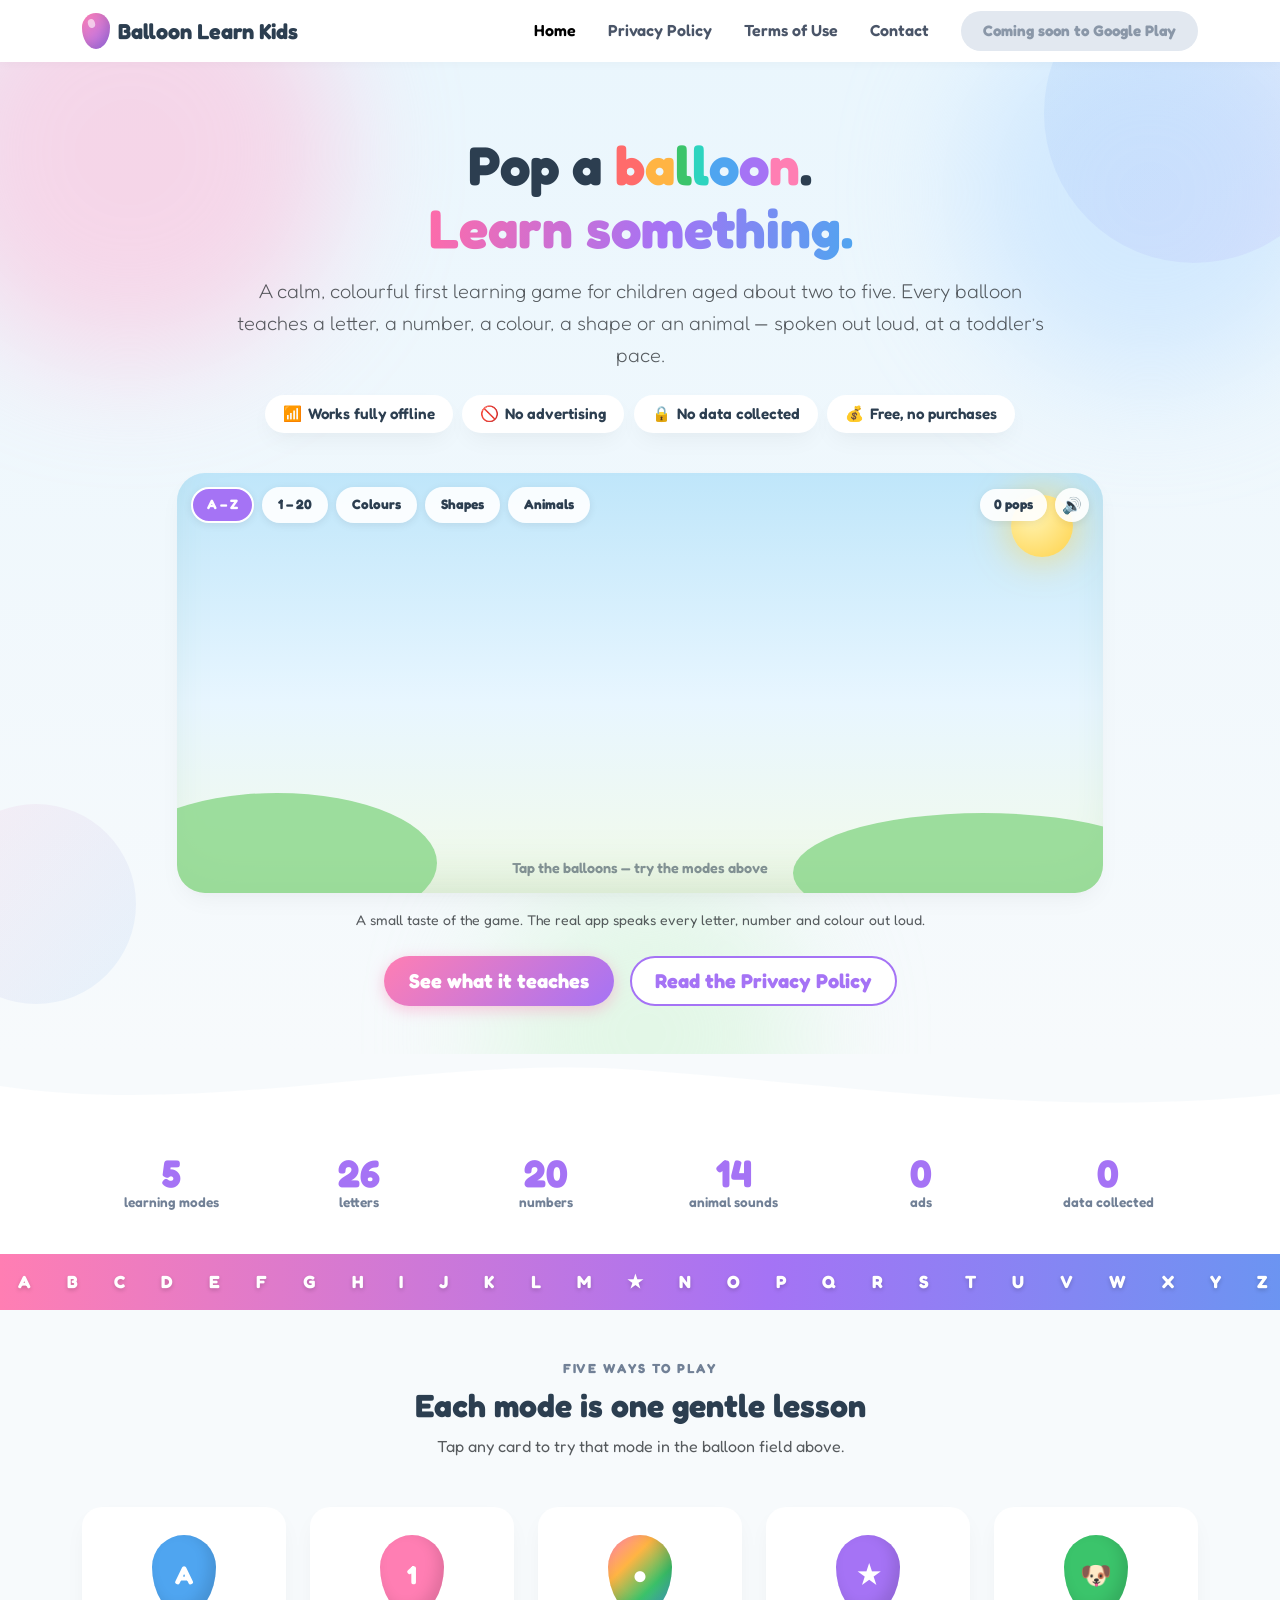
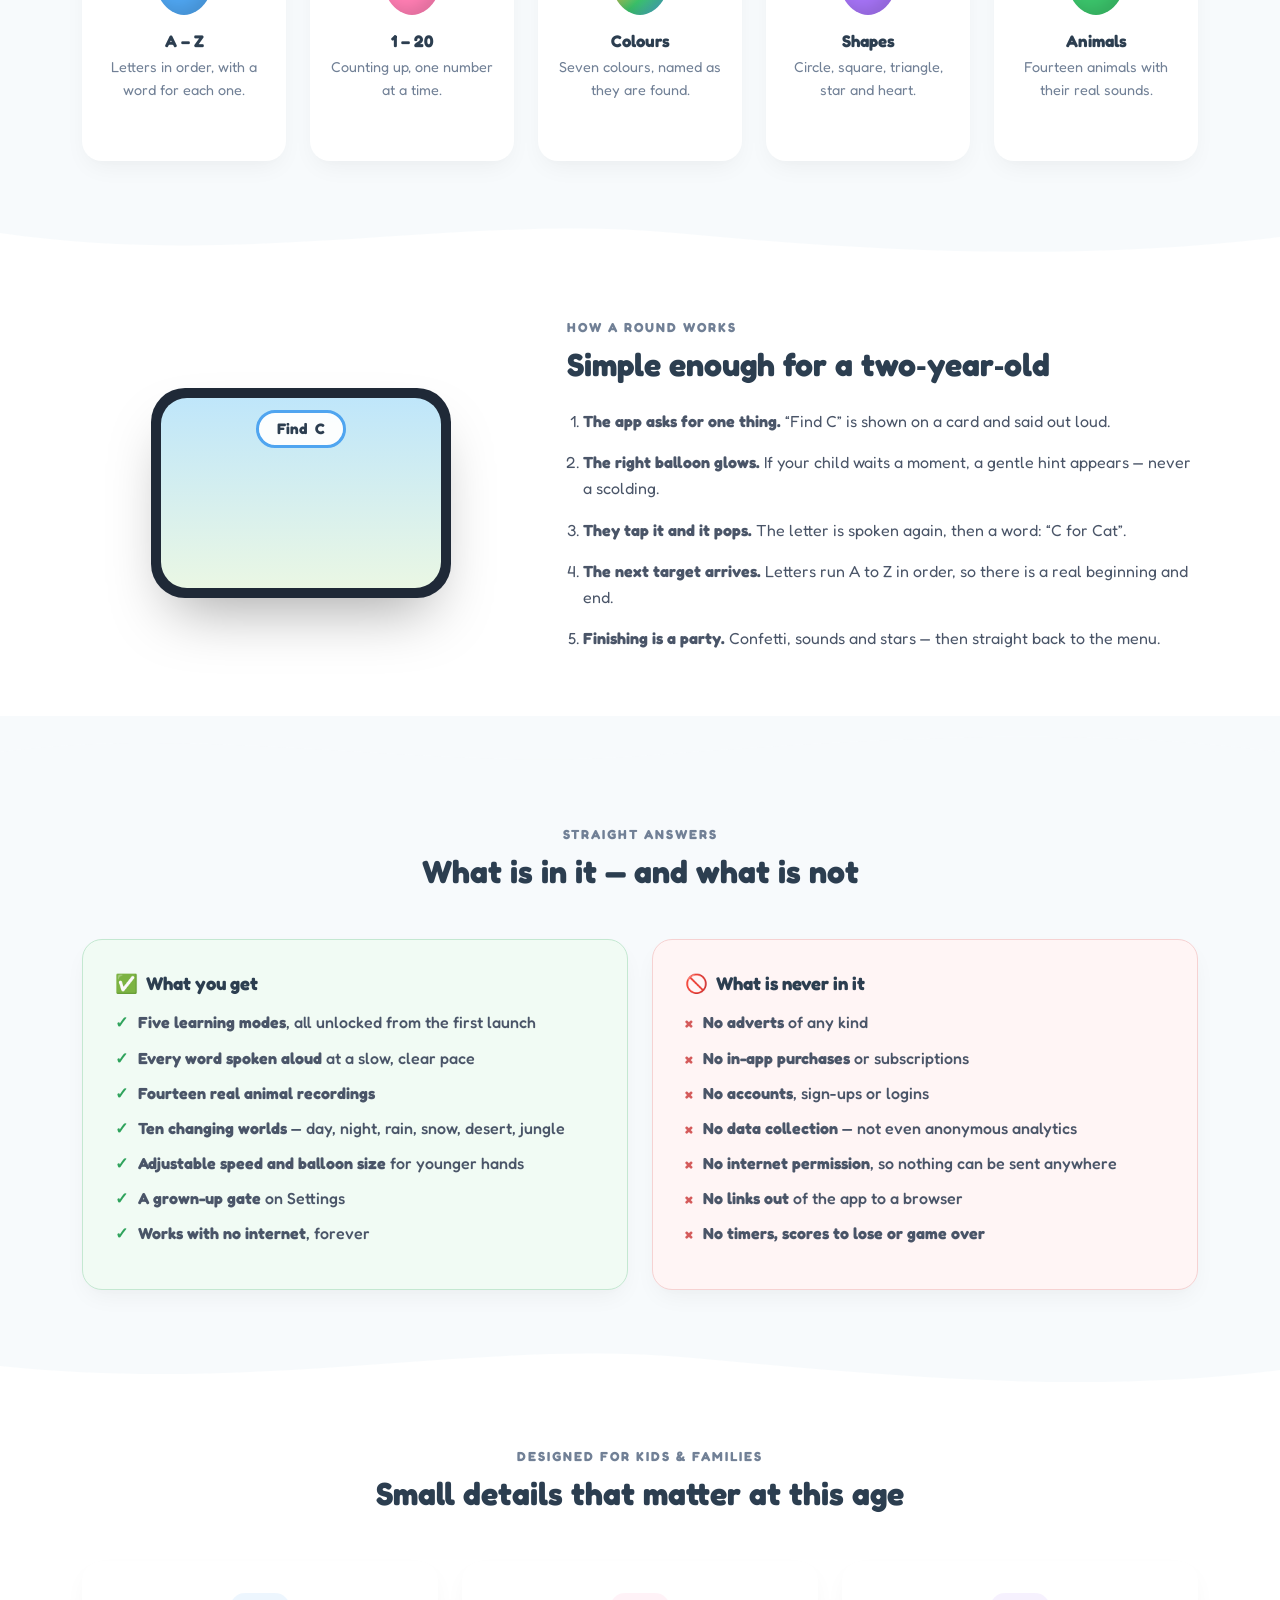
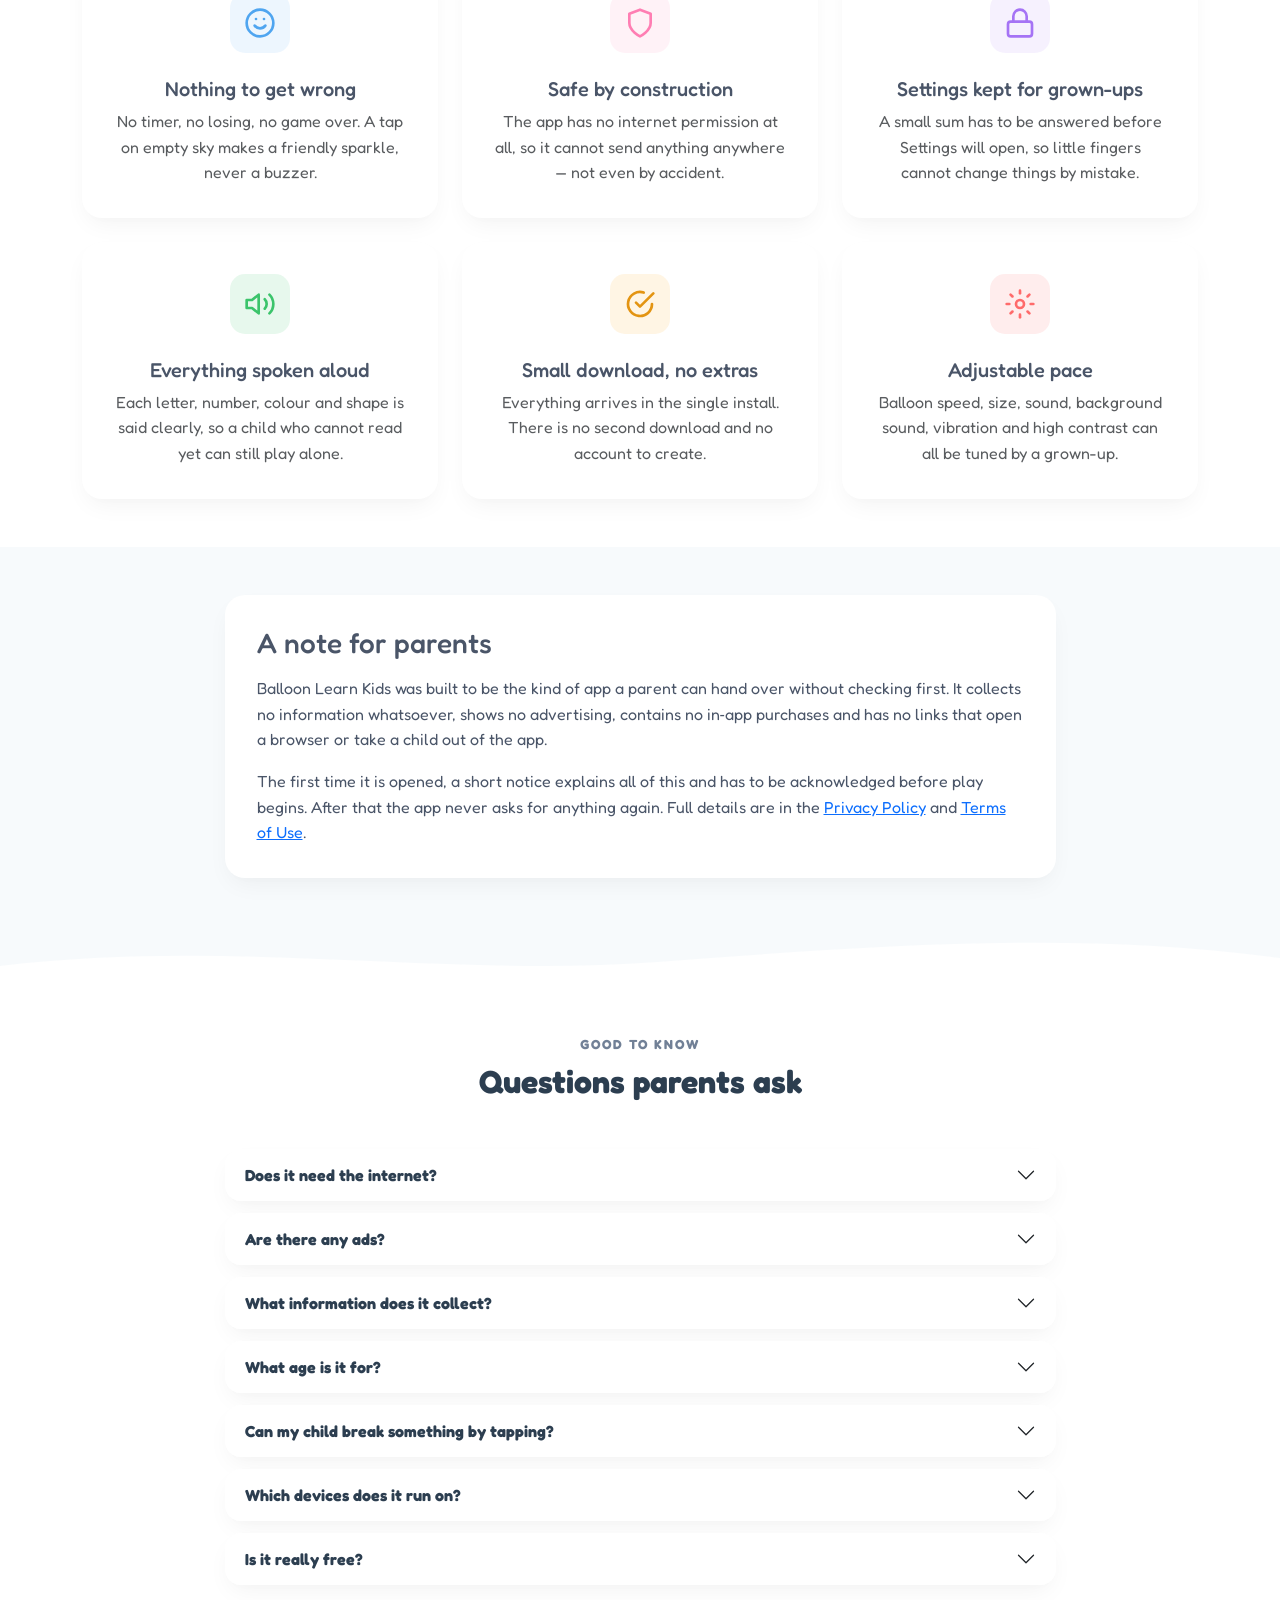
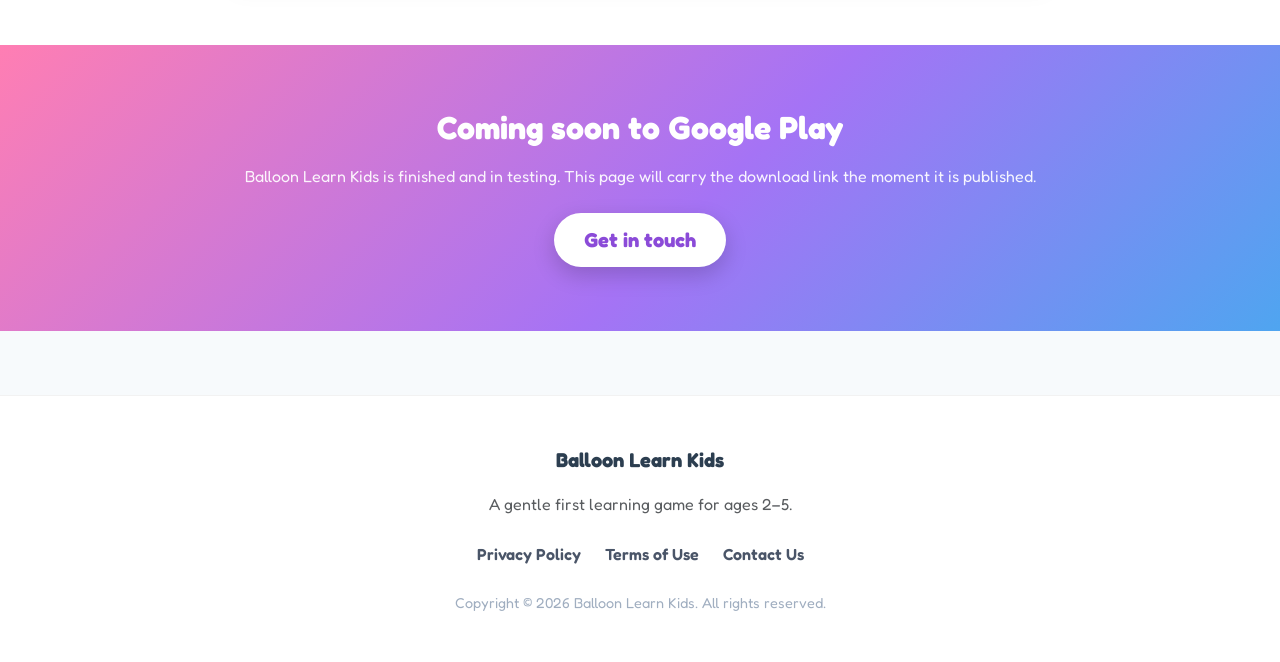
==== commit e776b025: "Polish the site: mesh hero, wave dividers, alphabet ribbon, clickable modes - soft colour-blob mesh " ====
--- a/docs/index.html
+++ b/docs/index.html
@@ -37,22 +37,24 @@
 
     <!-- Hero with the playable balloon field -->
     <section class="hero-section">
-        <div class="hero-shape-1"></div>
-        <div class="hero-shape-2"></div>
+        <div class="mesh" aria-hidden="true"><i></i><i></i><i></i></div>
+        <div class="hero-shape-1" aria-hidden="true"></div>
+        <div class="hero-shape-2" aria-hidden="true"></div>
+
         <div class="container">
             <div class="row justify-content-center text-center">
                 <div class="col-lg-9">
                     <h1 class="hero-title fw-bold mb-3">
                         Pop a
-                        <span class="rainbow"><span>b</span><span>a</span><span>l</span><span>l</span><span>o</span><span>o</span><span>n</span></span>.
-                        Learn something.
+                        <span class="rainbow"><span>b</span><span>a</span><span>l</span><span>l</span><span>o</span><span>o</span><span>n</span></span>.<br class="d-none d-sm-block">
+                        <span class="grad-text">Learn something.</span>
                     </h1>
                     <p class="lead text-muted mb-4">
                         A calm, colourful first learning game for children aged about two to five.
                         Every balloon teaches a letter, a number, a colour, a shape or an animal
                         &mdash; spoken out loud, at a toddler&rsquo;s pace.
                     </p>
-                    <div class="pill-row mb-4">
+                    <div class="pill-row mb-2">
                         <div class="pill"><span>&#128246;</span>Works fully offline</div>
                         <div class="pill"><span>&#128683;</span>No advertising</div>
                         <div class="pill"><span>&#128274;</span>No data collected</div>
@@ -84,7 +86,7 @@
                         <div class="pg-hint" id="pg-hint">Tap the balloons &mdash; try the modes above</div>
                     </div>
                     <p class="text-center text-muted small mt-3 mb-0">
-                        This is a small taste of the game. The real app speaks every letter,
+                        A small taste of the game. The real app speaks every letter,
                         number and colour out loud.
                     </p>
                 </div>
@@ -96,6 +98,8 @@
             </div>
         </div>
     </section>
+
+    <svg class="wave wave-white" viewBox="0 0 1440 60" preserveAspectRatio="none" aria-hidden="true"><path d="M0,32 C240,64 480,0 720,16 C960,32 1200,64 1440,40 L1440,60 L0,60 Z"/></svg>
 
     <!-- Numbers -->
     <section class="py-4 bg-white reveal">
@@ -111,56 +115,72 @@
         </div>
     </section>
 
+    <!-- Alphabet ribbon -->
+    <div class="marquee" aria-hidden="true">
+        <div class="marquee-track">
+            <span>A</span><span>B</span><span>C</span><span>D</span><span>E</span><span>F</span><span>G</span><span>H</span><span>I</span><span>J</span><span>K</span><span>L</span><span>M</span><span>&#9733;</span><span>N</span><span>O</span><span>P</span><span>Q</span><span>R</span><span>S</span><span>T</span><span>U</span><span>V</span><span>W</span><span>X</span><span>Y</span><span>Z</span><span>&#9829;</span><span>1</span><span>2</span><span>3</span><span>4</span><span>5</span><span>&#128054;</span><span>6</span><span>7</span><span>8</span><span>9</span><span>10</span><span>&#9679;</span>
+            <span>A</span><span>B</span><span>C</span><span>D</span><span>E</span><span>F</span><span>G</span><span>H</span><span>I</span><span>J</span><span>K</span><span>L</span><span>M</span><span>&#9733;</span><span>N</span><span>O</span><span>P</span><span>Q</span><span>R</span><span>S</span><span>T</span><span>U</span><span>V</span><span>W</span><span>X</span><span>Y</span><span>Z</span><span>&#9829;</span><span>1</span><span>2</span><span>3</span><span>4</span><span>5</span><span>&#128054;</span><span>6</span><span>7</span><span>8</span><span>9</span><span>10</span><span>&#9679;</span>
+        </div>
+    </div>
+
     <!-- Learning modes -->
     <section id="modes" class="py-5 reveal">
         <div class="container text-center">
-            <h5 class="text-uppercase fw-bold text-muted mb-2" style="letter-spacing: 2px;">Five ways to play</h5>
-            <h2 class="mb-5">Each mode is one gentle lesson</h2>
+            <p class="eyebrow">Five ways to play</p>
+            <h2 class="mb-2">Each mode is one gentle lesson</h2>
+            <p class="text-muted mb-5">Tap any card to try that mode in the balloon field above.</p>
             <div class="row g-4 justify-content-center">
 
                 <div class="col-6 col-lg">
-                    <div class="mode-tile">
+                    <button class="mode-tile" data-jump="letters">
                         <div class="mode-glyph" style="background:#4FA5F0;">A</div>
                         <h3>A &ndash; Z</h3>
                         <p>Letters in order, with a word for each one.</p>
-                    </div>
+                        <span class="try">Try it &uarr;</span>
+                    </button>
                 </div>
 
                 <div class="col-6 col-lg">
-                    <div class="mode-tile">
+                    <button class="mode-tile" data-jump="numbers">
                         <div class="mode-glyph" style="background:#FF7EB3;">1</div>
                         <h3>1 &ndash; 20</h3>
                         <p>Counting up, one number at a time.</p>
-                    </div>
+                        <span class="try">Try it &uarr;</span>
+                    </button>
                 </div>
 
                 <div class="col-6 col-lg">
-                    <div class="mode-tile">
+                    <button class="mode-tile" data-jump="colours">
                         <div class="mode-glyph" style="background:linear-gradient(135deg,#FF7EB3,#FFB443,#3BC46B,#4FA5F0);">&#9679;</div>
                         <h3>Colours</h3>
                         <p>Seven colours, named as they are found.</p>
-                    </div>
+                        <span class="try">Try it &uarr;</span>
+                    </button>
                 </div>
 
                 <div class="col-6 col-lg">
-                    <div class="mode-tile">
+                    <button class="mode-tile" data-jump="shapes">
                         <div class="mode-glyph" style="background:#A573F5;">&#9733;</div>
                         <h3>Shapes</h3>
                         <p>Circle, square, triangle, star and heart.</p>
-                    </div>
+                        <span class="try">Try it &uarr;</span>
+                    </button>
                 </div>
 
                 <div class="col-6 col-lg">
-                    <div class="mode-tile">
+                    <button class="mode-tile" data-jump="animals">
                         <div class="mode-glyph" style="background:#3BC46B;">&#128054;</div>
                         <h3>Animals</h3>
                         <p>Fourteen animals with their real sounds.</p>
-                    </div>
-                </div>
-
-            </div>
-        </div>
-    </section>
+                        <span class="try">Try it &uarr;</span>
+                    </button>
+                </div>
+
+            </div>
+        </div>
+    </section>
+
+    <svg class="wave wave-white" viewBox="0 0 1440 60" preserveAspectRatio="none" aria-hidden="true"><path d="M0,24 C280,60 520,4 760,24 C1000,44 1220,52 1440,28 L1440,60 L0,60 Z"/></svg>
 
     <!-- How a round works -->
     <section class="py-5 bg-white reveal">
@@ -178,7 +198,7 @@
                     </div>
                 </div>
                 <div class="col-lg-7">
-                    <h5 class="text-uppercase fw-bold text-muted mb-2" style="letter-spacing: 2px;">How a round works</h5>
+                    <p class="eyebrow">How a round works</p>
                     <h2 class="mb-4">Simple enough for a two&#8209;year&#8209;old</h2>
                     <ol class="ps-3">
                         <li class="mb-3"><strong>The app asks for one thing.</strong> &ldquo;Find C&rdquo; is shown on a card and said out loud.</li>
@@ -192,11 +212,56 @@
         </div>
     </section>
 
+    <svg class="wave wave-bg" viewBox="0 0 1440 60" preserveAspectRatio="none" aria-hidden="true"><path d="M0,36 C240,8 480,56 720,40 C960,24 1200,8 1440,36 L1440,60 L0,60 Z"/></svg>
+
+    <!-- What is and is not inside -->
+    <section class="py-5 reveal">
+        <div class="container">
+            <div class="text-center mb-5">
+                <p class="eyebrow">Straight answers</p>
+                <h2>What is in it &mdash; and what is not</h2>
+            </div>
+            <div class="row g-4">
+                <div class="col-md-6">
+                    <div class="io-card io-yes">
+                        <h3>&#9989;&nbsp; What you get</h3>
+                        <ul>
+                            <li><span class="tick">&check;</span><span><b>Five learning modes</b>, all unlocked from the first launch</span></li>
+                            <li><span class="tick">&check;</span><span><b>Every word spoken aloud</b> at a slow, clear pace</span></li>
+                            <li><span class="tick">&check;</span><span><b>Fourteen real animal recordings</b></span></li>
+                            <li><span class="tick">&check;</span><span><b>Ten changing worlds</b> &mdash; day, night, rain, snow, desert, jungle</span></li>
+                            <li><span class="tick">&check;</span><span><b>Adjustable speed and balloon size</b> for younger hands</span></li>
+                            <li><span class="tick">&check;</span><span><b>A grown-up gate</b> on Settings</span></li>
+                            <li><span class="tick">&check;</span><span><b>Works with no internet</b>, forever</span></li>
+                        </ul>
+                    </div>
+                </div>
+                <div class="col-md-6">
+                    <div class="io-card io-no">
+                        <h3>&#128683;&nbsp; What is never in it</h3>
+                        <ul>
+                            <li><span class="cross">&times;</span><span><b>No adverts</b> of any kind</span></li>
+                            <li><span class="cross">&times;</span><span><b>No in-app purchases</b> or subscriptions</span></li>
+                            <li><span class="cross">&times;</span><span><b>No accounts</b>, sign-ups or logins</span></li>
+                            <li><span class="cross">&times;</span><span><b>No data collection</b> &mdash; not even anonymous analytics</span></li>
+                            <li><span class="cross">&times;</span><span><b>No internet permission</b>, so nothing can be sent anywhere</span></li>
+                            <li><span class="cross">&times;</span><span><b>No links out</b> of the app to a browser</span></li>
+                            <li><span class="cross">&times;</span><span><b>No timers, scores to lose or game over</b></span></li>
+                        </ul>
+                    </div>
+                </div>
+            </div>
+        </div>
+    </section>
+
+    <svg class="wave wave-white" viewBox="0 0 1440 60" preserveAspectRatio="none" aria-hidden="true"><path d="M0,28 C300,56 540,0 780,20 C1020,40 1230,56 1440,32 L1440,60 L0,60 Z"/></svg>
+
     <!-- Designed for kids -->
-    <section class="py-5 reveal">
+    <section class="py-5 bg-white reveal">
         <div class="container text-center">
-            <h5 class="text-uppercase fw-bold text-muted mb-4" style="letter-spacing: 2px;">Designed for Kids &amp; Families</h5>
-            <div class="row g-4 mt-2">
+            <p class="eyebrow">Designed for kids &amp; families</p>
+            <h2 class="mb-5">Small details that matter at this age</h2>
+            <div class="row g-4">
 
                 <div class="col-md-4">
                     <div class="card-custom text-center">
@@ -263,7 +328,7 @@
     </section>
 
     <!-- Parents -->
-    <section class="py-5 bg-white reveal">
+    <section class="py-5 reveal">
         <div class="container">
             <div class="row justify-content-center">
                 <div class="col-lg-9">
@@ -288,11 +353,14 @@
         </div>
     </section>
 
+    <svg class="wave wave-white" viewBox="0 0 1440 60" preserveAspectRatio="none" aria-hidden="true"><path d="M0,40 C260,12 500,52 740,36 C980,20 1210,4 1440,32 L1440,60 L0,60 Z"/></svg>
+
     <!-- FAQ -->
-    <section class="py-5 reveal">
+    <section class="py-5 bg-white reveal">
         <div class="container">
             <div class="row justify-content-center">
                 <div class="col-lg-9">
+                    <p class="eyebrow text-center">Good to know</p>
                     <h2 class="text-center mb-5">Questions parents ask</h2>
                     <div class="accordion" id="faq">
 
@@ -337,15 +405,15 @@
         </div>
     </section>
 
-    <!-- Download -->
-    <section id="download" class="py-5 bg-white reveal">
-        <div class="container text-center">
+    <!-- Closing call to action -->
+    <section id="download" class="cta-band">
+        <div class="container">
             <h2 class="mb-3">Coming soon to Google Play</h2>
-            <p class="text-muted mb-4">
+            <p class="mb-4">
                 Balloon Learn Kids is finished and in testing. This page will carry the
-                download link as soon as it is published.
+                download link the moment it is published.
             </p>
-            <a href="contact.html" class="btn btn-primary-custom btn-lg">Get in touch</a>
+            <a href="contact.html" class="btn btn-white btn-lg">Get in touch</a>
         </div>
     </section>
 
--- a/docs/assets/css/style.css
+++ b/docs/assets/css/style.css
@@ -396,3 +396,95 @@
   *, *::before, *::after { animation-duration: .001ms !important; animation-iteration-count: 1 !important; transition-duration: .001ms !important }
   .reveal { opacity: 1; transform: none }
 }
+
+/* ==========================================================================
+   v2 polish: mesh hero, wave dividers, marquee, clickable modes, CTA band
+   ========================================================================== */
+
+/* --- navbar shrinks and deepens once you scroll --- */
+.navbar { transition: padding .25s ease, box-shadow .25s ease, background-color .25s ease; }
+.navbar.scrolled { padding-top: 2px; padding-bottom: 2px; box-shadow: 0 6px 20px rgba(23,63,95,.10); }
+
+/* --- soft colour blobs behind the hero --- */
+.mesh { position:absolute; inset:0; overflow:hidden; z-index:0; pointer-events:none; }
+.mesh i {
+  position:absolute; display:block; border-radius:50%; filter: blur(60px); opacity:.5;
+}
+.mesh i:nth-child(1) { width:420px; height:420px; top:-120px; left:-80px;  background:#FFB6D5; }
+.mesh i:nth-child(2) { width:380px; height:380px; top:-60px;  right:-60px; background:#B9DCFF; }
+.mesh i:nth-child(3) { width:320px; height:320px; bottom:-140px; left:38%; background:#CFF4D2; }
+
+/* --- gradient headline accent --- */
+.grad-text {
+  background: linear-gradient(100deg, #FF6BA8, #A573F5 55%, #4FA5F0);
+  -webkit-background-clip: text; background-clip: text; color: transparent;
+}
+
+/* --- wave dividers between bands --- */
+.wave { display:block; width:100%; height:60px; }
+.wave path { fill: currentColor; }
+.wave-white { color:#fff; }
+.wave-bg    { color: var(--pb-bg); }
+
+/* --- scrolling alphabet ribbon --- */
+.marquee {
+  overflow:hidden; padding:14px 0; white-space:nowrap;
+  background: linear-gradient(90deg, #FF7EB3, #A573F5, #4FA5F0, #3BC46B, #FFB443, #FF7EB3);
+  background-size: 300% 100%;
+  animation: hue 18s linear infinite;
+}
+.marquee-track { display:inline-block; animation: slide 30s linear infinite; }
+.marquee-track span {
+  display:inline-block; color:#fff; font-weight:700; font-size:1.1rem;
+  padding: 0 18px; text-shadow: 0 2px 4px rgba(0,0,0,.18);
+}
+@keyframes slide { from { transform: translateX(0) } to { transform: translateX(-50%) } }
+@keyframes hue   { from { background-position: 0% 50% } to { background-position: 300% 50% } }
+
+/* --- mode tiles are buttons now --- */
+.mode-tile {
+  border:none; width:100%; cursor:pointer; font-family:inherit;
+  display:block; text-align:center;
+}
+.mode-tile:focus-visible { outline:3px solid var(--pb-purple); outline-offset:3px; }
+.mode-tile .try {
+  display:inline-block; margin-top:.65rem; font-size:.78rem; font-weight:700;
+  color:var(--pb-purple); opacity:0; transform:translateY(4px); transition:all .25s ease;
+}
+.mode-tile:hover .try { opacity:1; transform:none; }
+
+/* --- in / not-in comparison --- */
+.io-card { border-radius:20px; padding:2rem; height:100%; box-shadow: var(--pb-shadow); }
+.io-yes  { background:#F1FBF4; border:1px solid #C4E8D1; }
+.io-no   { background:#FFF5F5; border:1px solid #F6D2D2; }
+.io-card h3 { font-size:1.15rem; margin-bottom:1rem; }
+.io-card ul { list-style:none; padding:0; margin:0; }
+.io-card li { display:flex; gap:.6rem; align-items:flex-start; margin-bottom:.6rem; font-weight:500; }
+.io-card li b { font-weight:700; }
+.tick  { color:#2FA35C; font-weight:800; flex:none; }
+.cross { color:#D45B5B; font-weight:800; flex:none; }
+
+/* --- closing call to action --- */
+.cta-band {
+  background: linear-gradient(135deg, #FF7EB3 0%, #A573F5 55%, #4FA5F0 100%);
+  color:#fff; padding:4rem 0; text-align:center; position:relative; overflow:hidden;
+}
+.cta-band h2 { color:#fff; }
+.cta-band p  { color:rgba(255,255,255,.92); }
+.cta-band .btn-white {
+  background:#fff; color:#8B4BD8; border:none; border-radius:30px;
+  padding:12px 30px; font-weight:700; box-shadow:0 8px 22px rgba(0,0,0,.18);
+  transition: transform .2s ease;
+}
+.cta-band .btn-white:hover { transform: translateY(-2px); color:#8B4BD8; }
+
+/* --- section eyebrow --- */
+.eyebrow {
+  text-transform:uppercase; letter-spacing:2px; font-weight:700;
+  font-size:.82rem; color:var(--pb-muted); margin-bottom:.5rem;
+}
+
+@media (max-width: 768px) {
+  .mesh i { filter: blur(40px); }
+  .wave { height:38px; }
+}
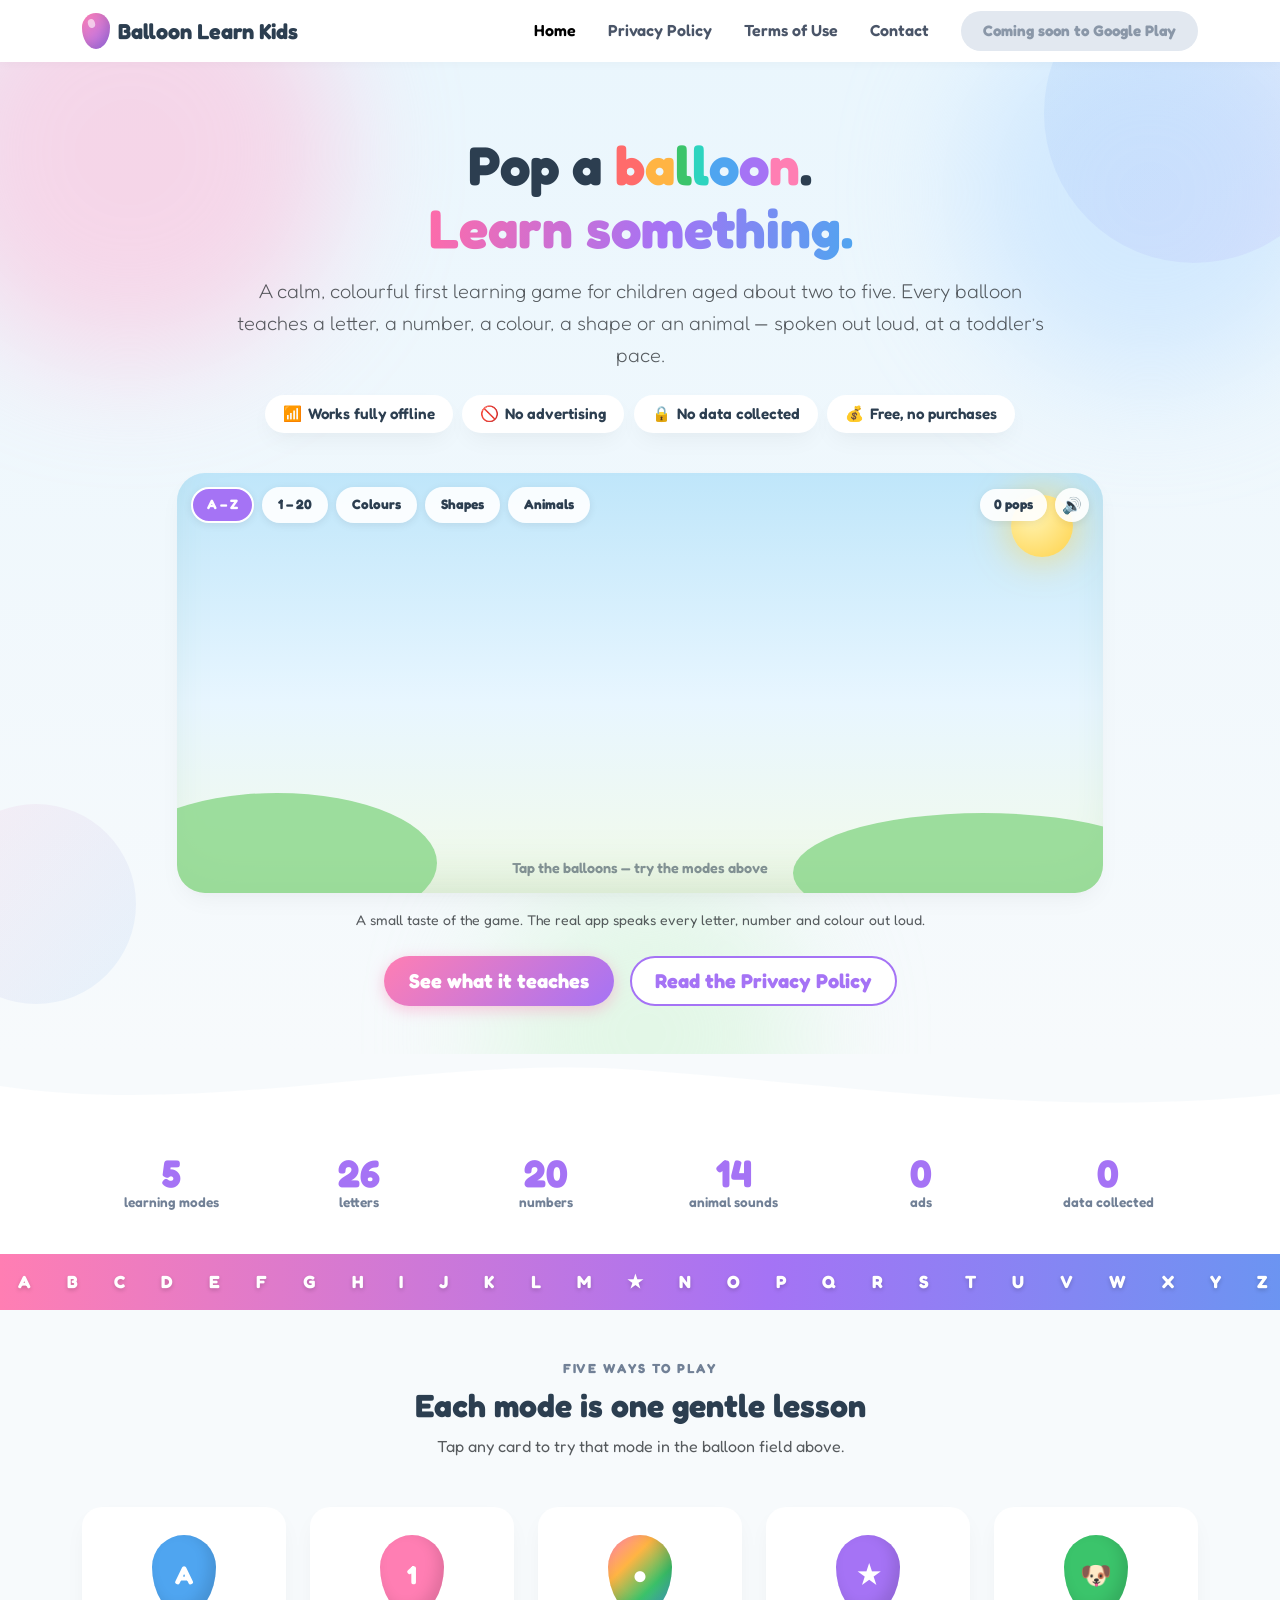
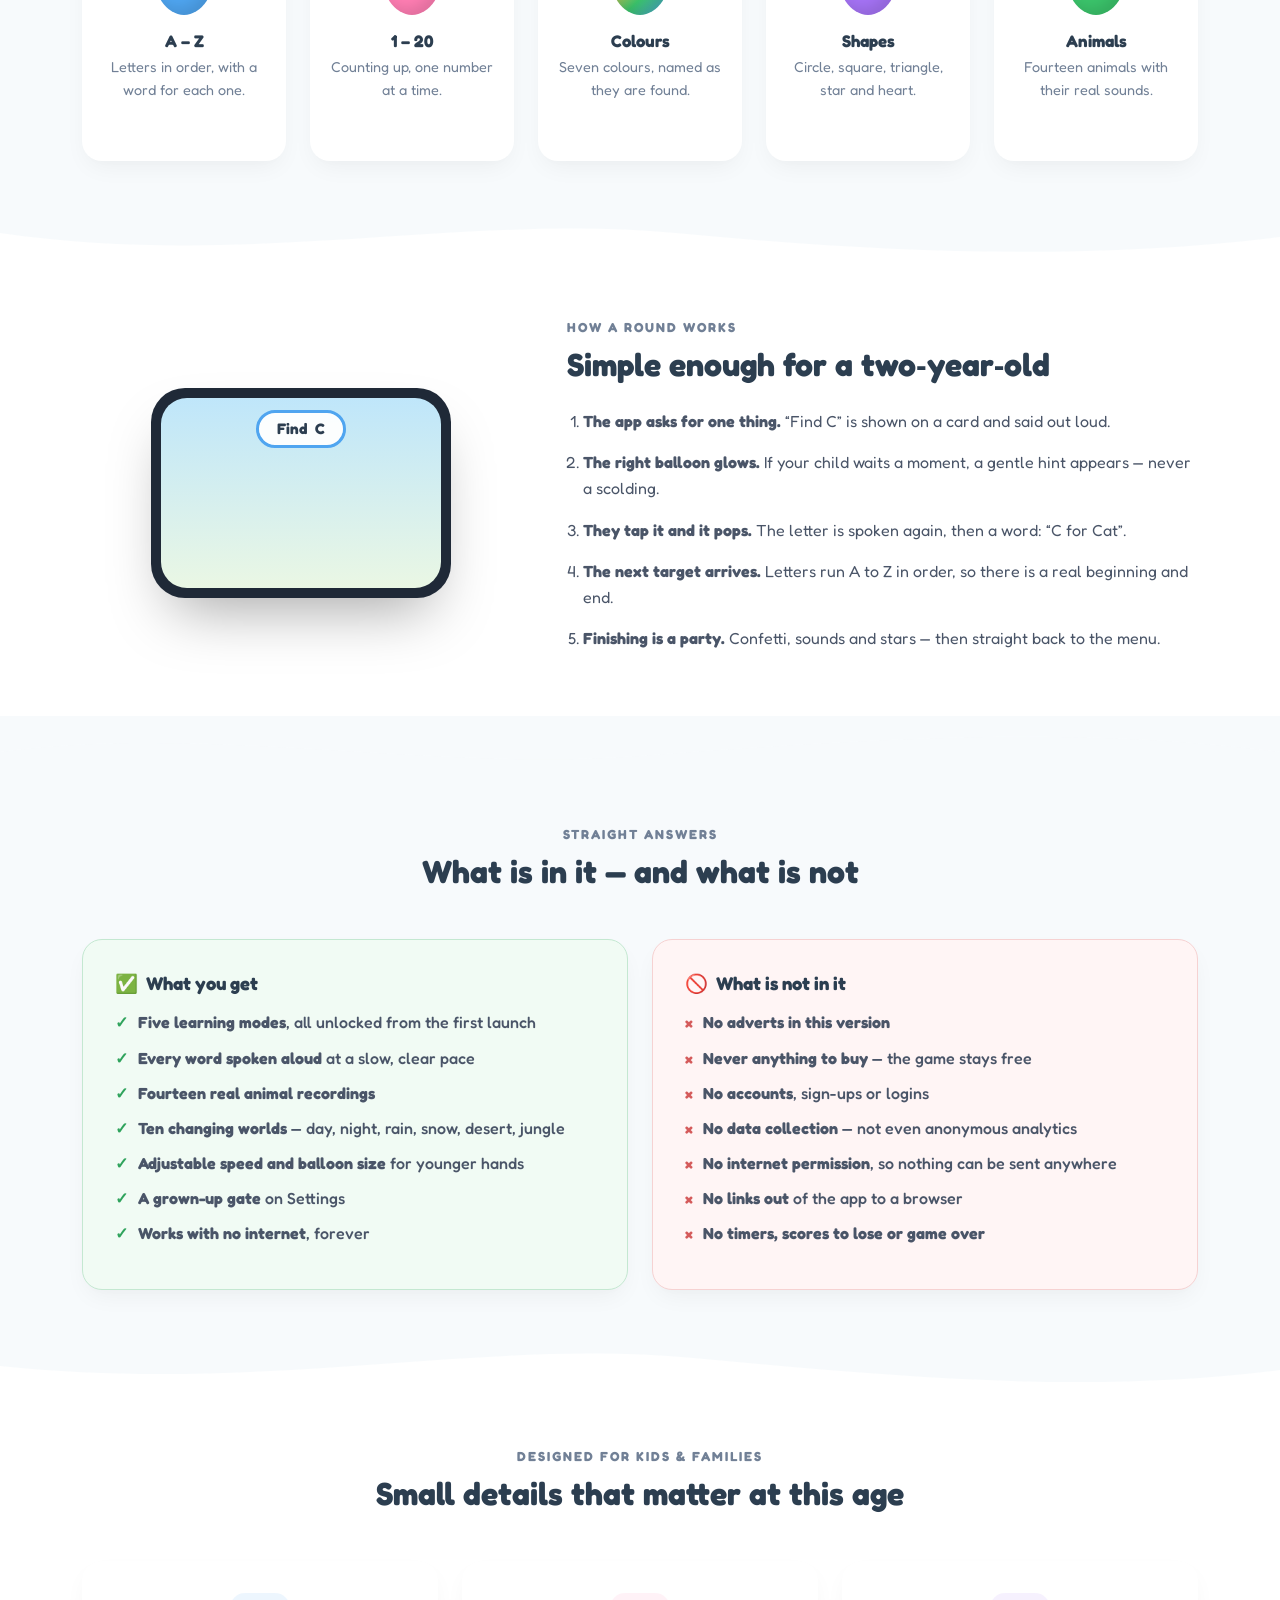
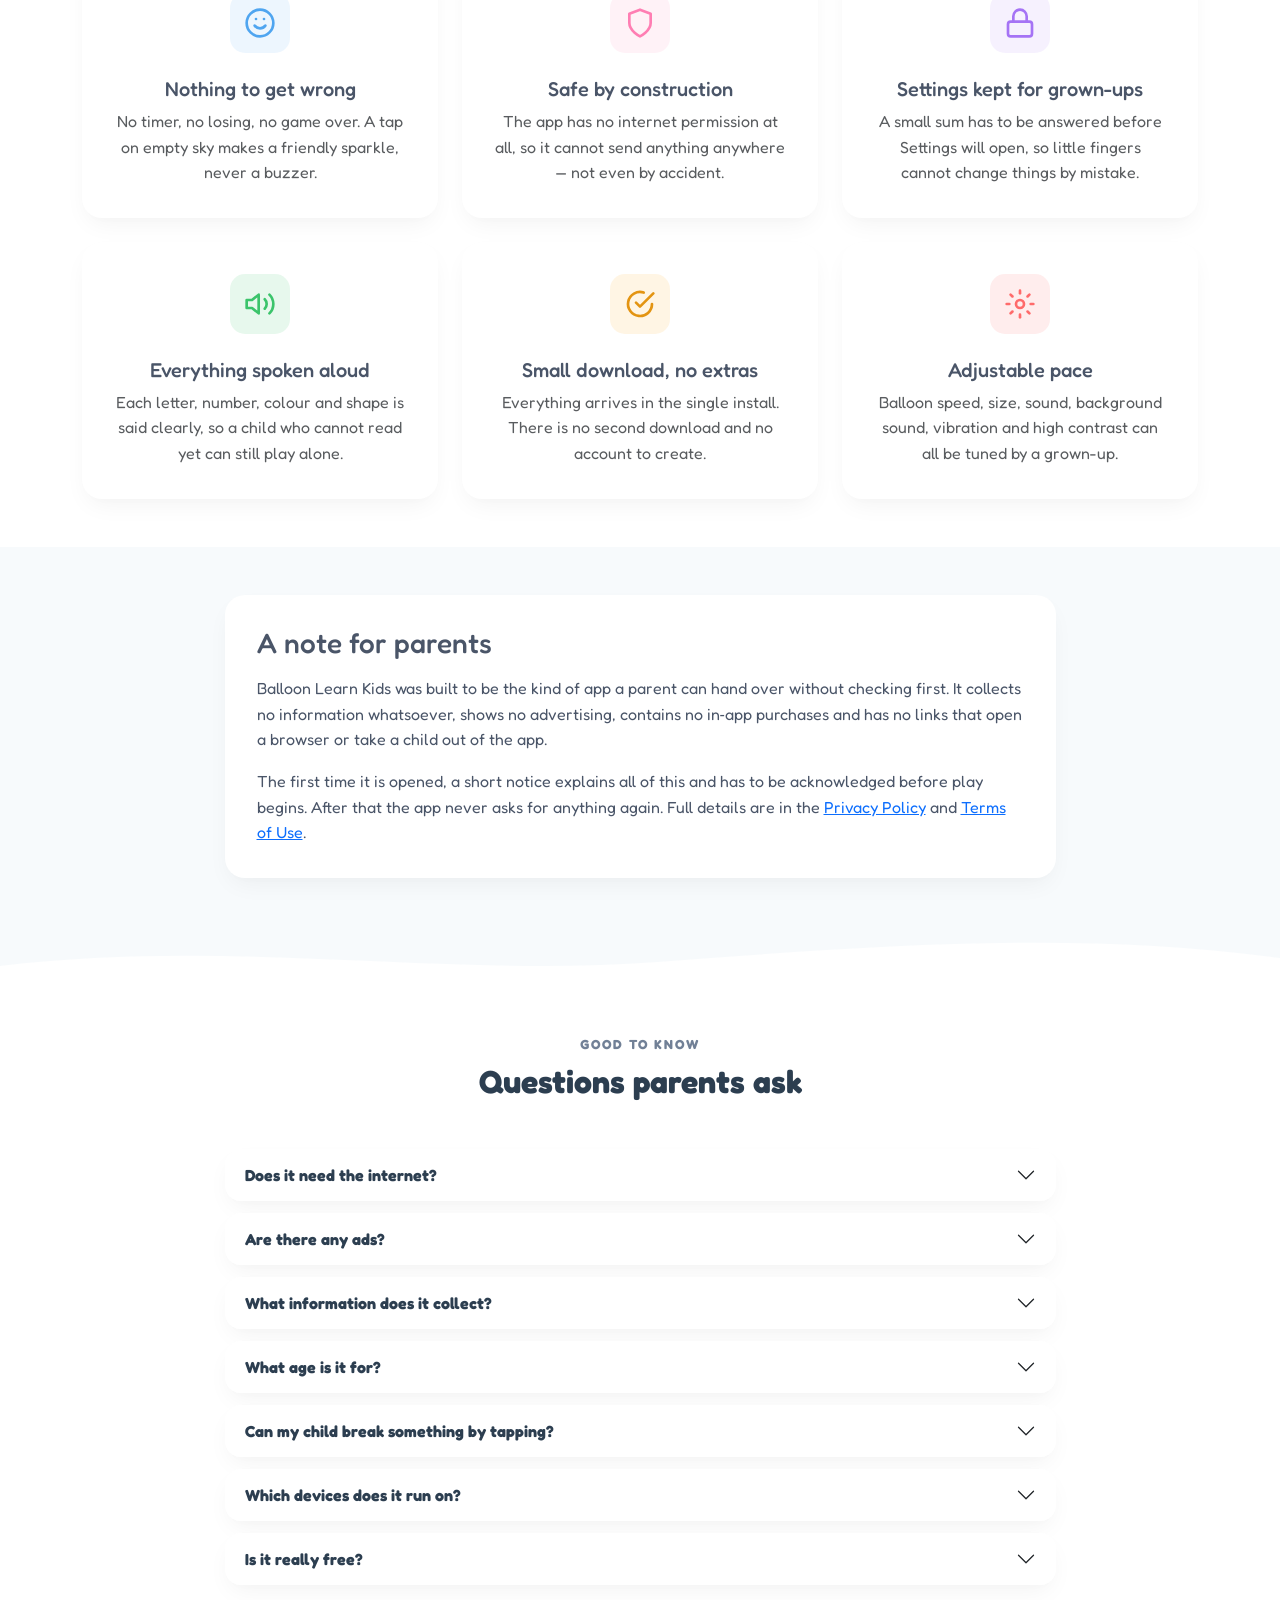
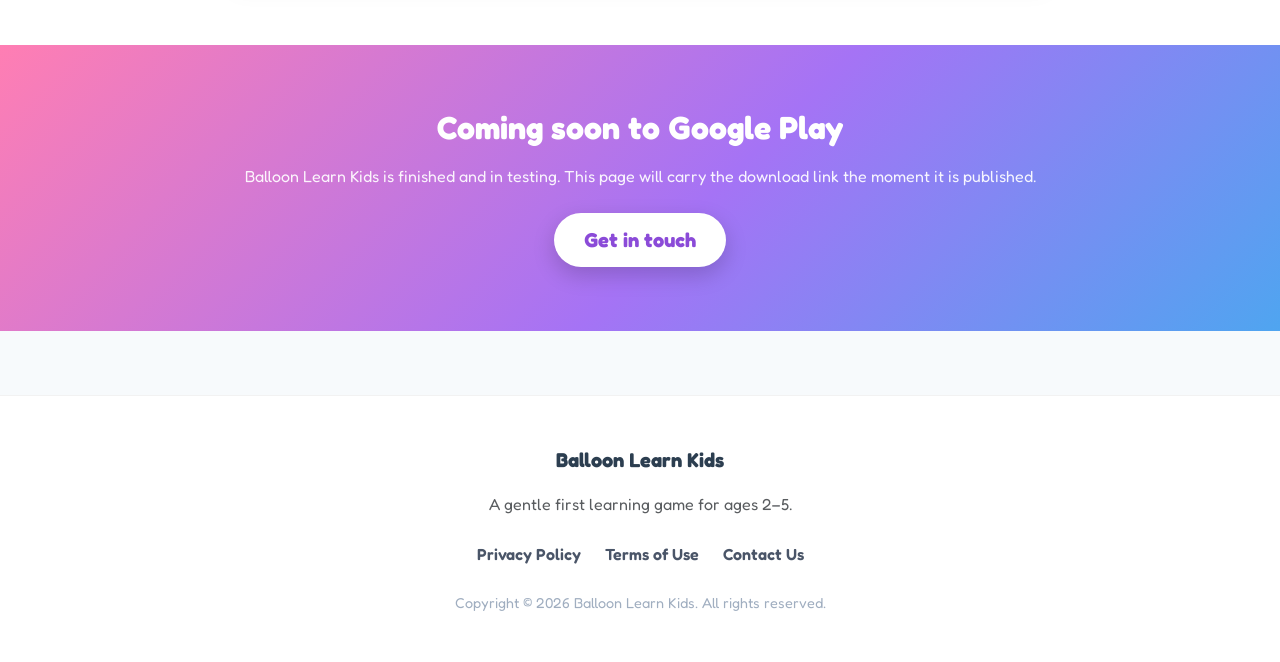
==== commit 96639a74: "Soften the no-ads wording so a later ad-supported version is not a broken promise" ====
--- a/docs/index.html
+++ b/docs/index.html
@@ -238,10 +238,10 @@
                 </div>
                 <div class="col-md-6">
                     <div class="io-card io-no">
-                        <h3>&#128683;&nbsp; What is never in it</h3>
+                        <h3>&#128683;&nbsp; What is not in it</h3>
                         <ul>
-                            <li><span class="cross">&times;</span><span><b>No adverts</b> of any kind</span></li>
-                            <li><span class="cross">&times;</span><span><b>No in-app purchases</b> or subscriptions</span></li>
+                            <li><span class="cross">&times;</span><span><b>No adverts in this version</b></span></li>
+                            <li><span class="cross">&times;</span><span><b>Never anything to buy</b> &mdash; the game stays free</span></li>
                             <li><span class="cross">&times;</span><span><b>No accounts</b>, sign-ups or logins</span></li>
                             <li><span class="cross">&times;</span><span><b>No data collection</b> &mdash; not even anonymous analytics</span></li>
                             <li><span class="cross">&times;</span><span><b>No internet permission</b>, so nothing can be sent anywhere</span></li>
@@ -371,7 +371,7 @@
 
                         <div class="accordion-item">
                             <h3 class="accordion-header"><button class="accordion-button collapsed" type="button" data-bs-toggle="collapse" data-bs-target="#q2">Are there any ads?</button></h3>
-                            <div id="q2" class="accordion-collapse collapse" data-bs-parent="#faq"><div class="accordion-body">None at all. There is no advertising network in the app, no banners, no pop-ups and no videos. If that ever changed, it would be stated on the store listing before release.</div></div>
+                            <div id="q2" class="accordion-collapse collapse" data-bs-parent="#faq"><div class="accordion-body">Not in this version. If advertising is added in a later update to keep the game free, it will be a quiet banner on the menu screen only &mdash; never during play, never full-screen, and always age-appropriate. Any change is described on the store listing before that version is released.</div></div>
                         </div>
 
                         <div class="accordion-item">
